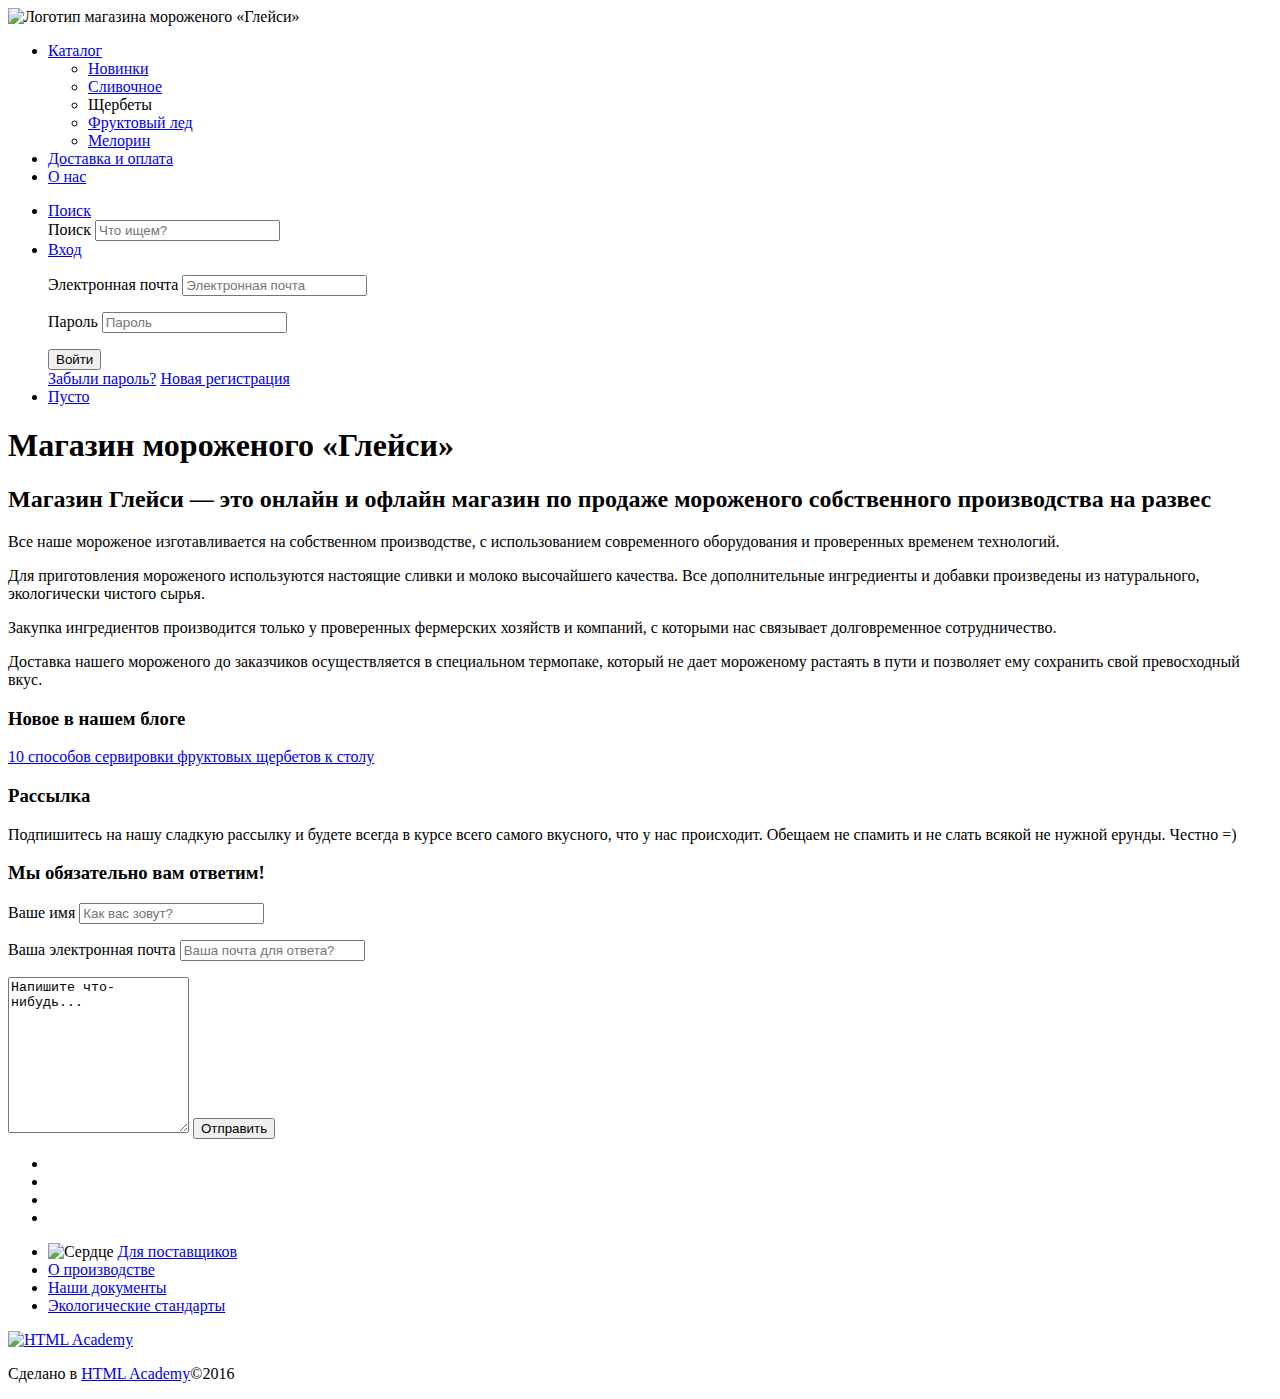
==== index.html @ d4120ef3 "Добавила корзину" ====
<!DOCTYPE html>
<html lang="ru">
  <head>
    <meta charset="utf-8">
    <title>HTML Academy: Глейси</title>
    <link rel="stylesheet" href="css/style.css">
  </head>
  <body>
     <header class="main-header">
      <a class="main-header-logo">
        <img src="img/logo.svg" width="154" height="64" alt="Логотип магазина мороженого «Глейси»">
      </a>
      <nav class="main-navigation">
        <ul class="site-navigation">
          <li>
            <a href="#">Каталог</a>
            <ul class="sub-menu">
               <li>
                 <a class="sub-menu-title" href="#">Новинки</a>
               </li>
               <li>
                 <a href="catalog.html">Сливочное</a>
               </li>
               <li>
                 <a class="sub-menu-current">Щербеты</a>
               </li>
               <li>
                 <a href="#">Фруктовый лед</a>
               </li>
               <li>
                 <a href="#">Мелорин</a>
               </li>
            </ul>
          </li>
          <li>
            <a href="#">Доставка и оплата</a>
          </li>
          <li>
            <a href="#">О нас</a>
          </li>
        </ul>
      <ul class="header-buttons">
        <li>
          <a class="button-search" href="#">Поиск</a>
          <form class="search-form" action="https://echo.htmlacademy.ru" method="post">
            <label class="visually-hidden" for="search">
              Поиск
            </label>
            <input class="search" id="search" type="text" name="search" placeholder="Что ищем?">
          </form>
        </li>
        <li>
          <a class="button-login" href="#">Вход</a>
          <form class="login-form" action="https://echo.htmlacademy.ru" method="post">
            <p>
              <label class="visually-hidden" for="user-email">
                Электронная почта
              </label>
              <input class="login-icon-user" id="user-email" type="text" name="email" placeholder="Электронная почта">
            </p>
            <p>
              <label class="visually-hidden" for="user-password">
                Пароль
              </label>
              <input class="login-icon-password" id="user-password" type="password" name="password" placeholder="Пароль">
            </p>
            <button class="button" type="submit">
              Войти
            </button>
            <div class="form-login-hrefs">
              <a class="restore" href="#">Забыли пароль?</a>
              <a class="restore" href="#">Новая регистрация</a>
            </div>
          </form>
        </li>
        <li>
          <a class="button-basket" href="#">Пусто</a>
        </li>
      </ul>
      </nav>
    </header>
    <main class="container">
      <h1 class="visually-hidden">Магазин мороженого «Глейси»</h1>
     <!-- Блоки, которые размечать не нужно -->
     <section class="advantages">
       <h2> Магазин Глейси — это онлайн и офлайн магазин по продаже мороженого
            собственного производства на развес</h2>
      <div class="advantages-icecream">
        <p>Все наше мороженое изготавливается на собственном производстве,
            с использованием современного оборудования и проверенных временем технологий.</p>
        <p>Для приготовления мороженого используются настоящие сливки и молоко высочайшего качества.
          Все дополнительные ингредиенты и добавки произведены из натурального, экологически чистого сырья.</p>
      </div>
      <div class="advantages-delivery">
        <p>Закупка ингредиентов производится только у проверенных фермерских хозяйств и компаний,
           с которыми нас связывает долговременное сотрудничество.</p>
        <p>Доставка нашего мороженого до заказчиков осуществляется в специальном термопаке,
           который не дает мороженому растаять в пути и позволяет ему сохранить свой превосходный вкус.</p>
      </div>
    </article>
    <section class="blog-news">
        <h3>Новое в нашем блоге</h3>
        <a class="blog-news-link" href="#">10 способов сервировки фруктовых щербетов к столу</a>
    </section>
    <section class="newsletter">
      <h3 class="visually-hidden">Рассылка</h3>
      <p>Подпишитесь на нашу сладкую рассылку и будете всегда в курсе всего самого вкусного,
         что у нас происходит. Обещаем не спамить и не слать всякой не нужной ерунды. Честно =)</p>
    </section>
    <section class="modal modal-feedback">
      <h3>Мы обязательно вам ответим!</h3>
      <form class="feedback-form" action="https://echo.htmlacademy.ru" method="post">
          <p>
            <label class="visually-hidden" for="username">
              Ваше имя
            </label>
            <input class="feedback-username" id="username" type="text" name="username" placeholder="Как вас зовут?">
          </p>
          <p>
            <label class="visually-hidden" for="feedback-email">
              Ваша электронная почта
            </label>
            <input class="feedback-email" id="feedback-email" type="email" name="email" placeholder="Ваша почта для ответа?">
          </p>
          <textarea name="comment" id="comment-field" rows="10">Напишите что-нибудь...</textarea>
          <button class="button" type="submit">
            Отправить
          </button>
      </form>
    </section>
     <!-- Блоки, которые размечать не нужно -->
    </main>
    <footer class="main-footer">
      <ul class="footer-social">
        <li>
          <a class="social-button" href="#" arealabel="Аккаунт Глейси в Твиттере"></a>
        </li>
        <li>
          <a class="social-button" href="#" arealabel="Аккаунт Глейси в Инстаграм"></a>
        </li>
        <li>
          <a class="social-button" href="#" arealabel="Аккаунт Глейси на Фейсбуке"></a>
        </li>
        <li>
          <a class="social-button" href="#" arealabel="Аккаунт Глейси в Вконтакте"></a>
        </li>
      </ul>
      <ul class="footer-info">
        <li>
          <img src="img/Heart.svg" width="15" height="13" alt="Сердце">
          <a href="#"><span class="footer-text">Для поставщиков</span></a>
        </li>
        <li>
          <a href="#"><span class="footer-text">О производстве</span></a>
        </li>
        <li>
          <a href="#"><span class="footer-documents">Наши документы</span></a>
        </li>
        <li>
          <a href="#"><span class="footer-documents">Экологические стандарты</span></a>
        </li>
      </ul>
      <div class="footer-copyright">
         <a href="https://htmlacademy.ru/intensive/htmlcss">
           <img src="img/logo-html-academy-small.svg" width="108" height="39" alt="HTML Academy">
         </a>
         <p>Сделано в <a class="footer-href" href="https://htmlacademy.ru/intensive/htmlcss">HTML Academy</a>©2016</p>
     </div>
    </footer>
  </body>
</html>
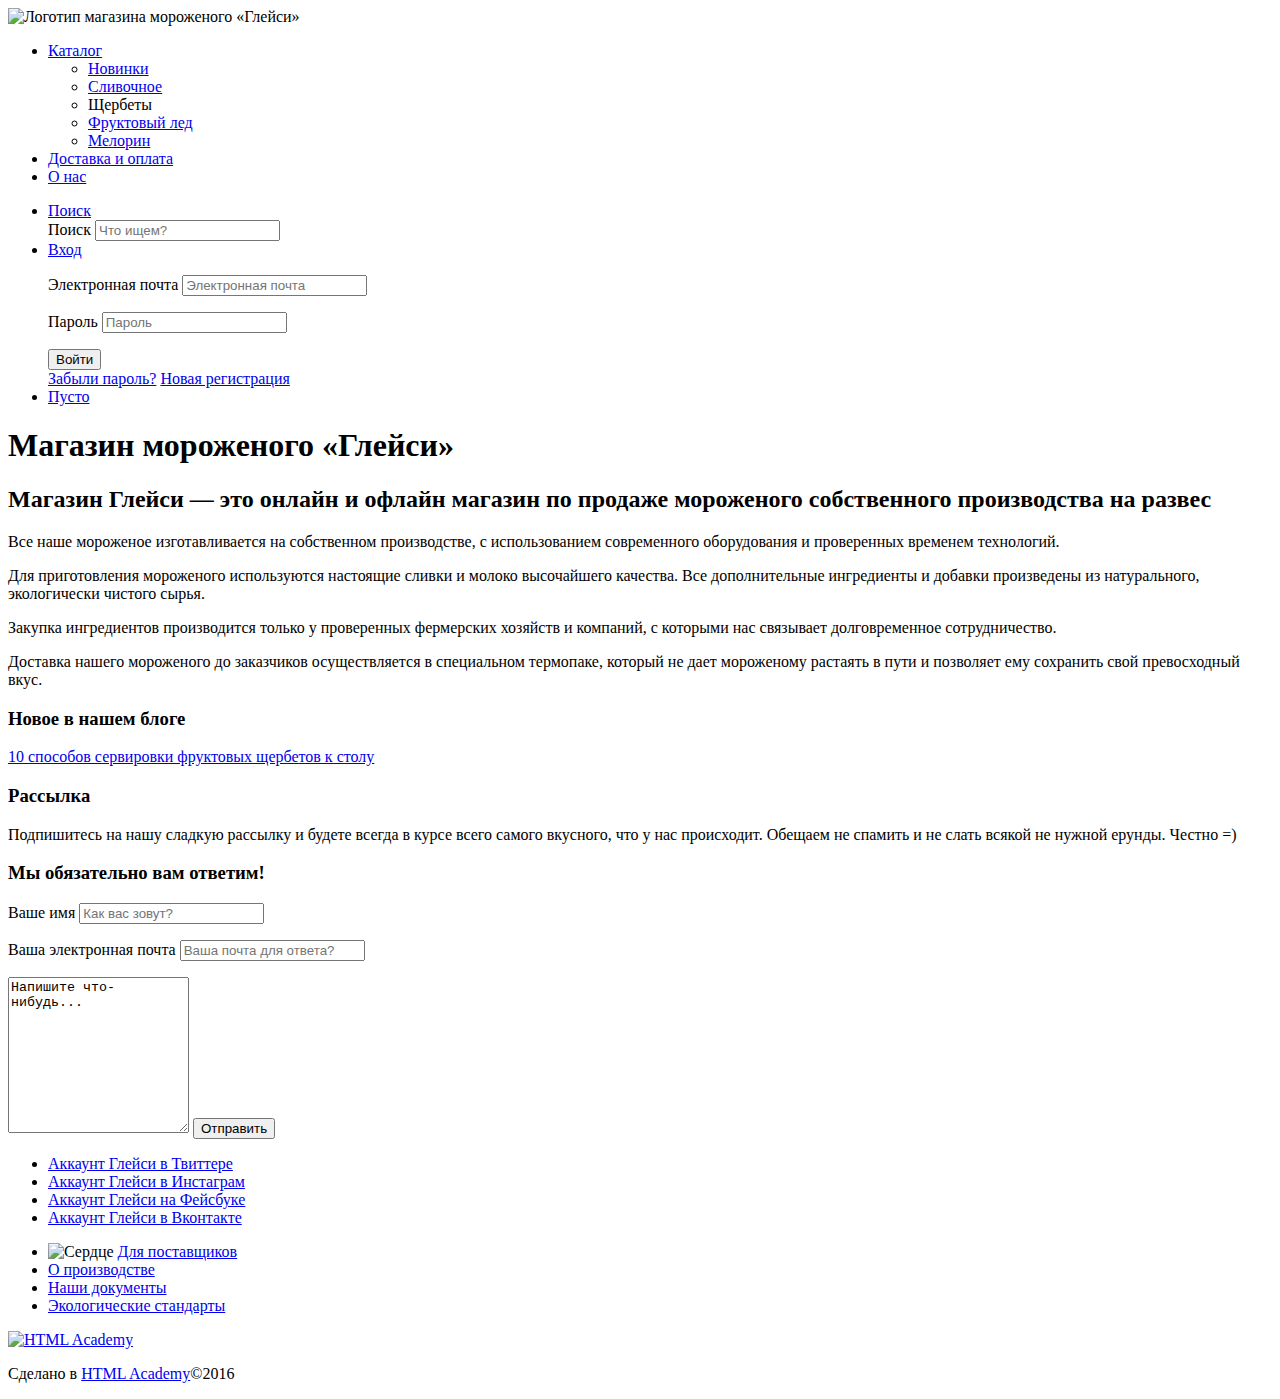
==== commit dcbdbb60: "Исправила" ====
--- a/index.html
+++ b/index.html
@@ -46,7 +46,7 @@
             <label class="visually-hidden" for="search">
               Поиск
             </label>
-            <input class="search" id="search" type="text" name="search" placeholder="Что ищем?">
+            <input class="search" id="search" type="search" name="search" placeholder="Что ищем?">
           </form>
         </li>
         <li>
@@ -67,7 +67,7 @@
             <button class="button" type="submit">
               Войти
             </button>
-            <div class="form-login-hrefs">
+            <div class="form-login-links">
               <a class="restore" href="#">Забыли пароль?</a>
               <a class="restore" href="#">Новая регистрация</a>
             </div>
@@ -133,16 +133,16 @@
     <footer class="main-footer">
       <ul class="footer-social">
         <li>
-          <a class="social-button" href="#" arealabel="Аккаунт Глейси в Твиттере"></a>
+          <a class="social-button" href="#">Аккаунт Глейси в Твиттере</a>
         </li>
         <li>
-          <a class="social-button" href="#" arealabel="Аккаунт Глейси в Инстаграм"></a>
+          <a class="social-button" href="#">Аккаунт Глейси в Инстаграм</a>
         </li>
         <li>
-          <a class="social-button" href="#" arealabel="Аккаунт Глейси на Фейсбуке"></a>
+          <a class="social-button" href="#">Аккаунт Глейси на Фейсбуке</a>
         </li>
         <li>
-          <a class="social-button" href="#" arealabel="Аккаунт Глейси в Вконтакте"></a>
+          <a class="social-button" href="#">Аккаунт Глейси в Вконтакте</a>
         </li>
       </ul>
       <ul class="footer-info">
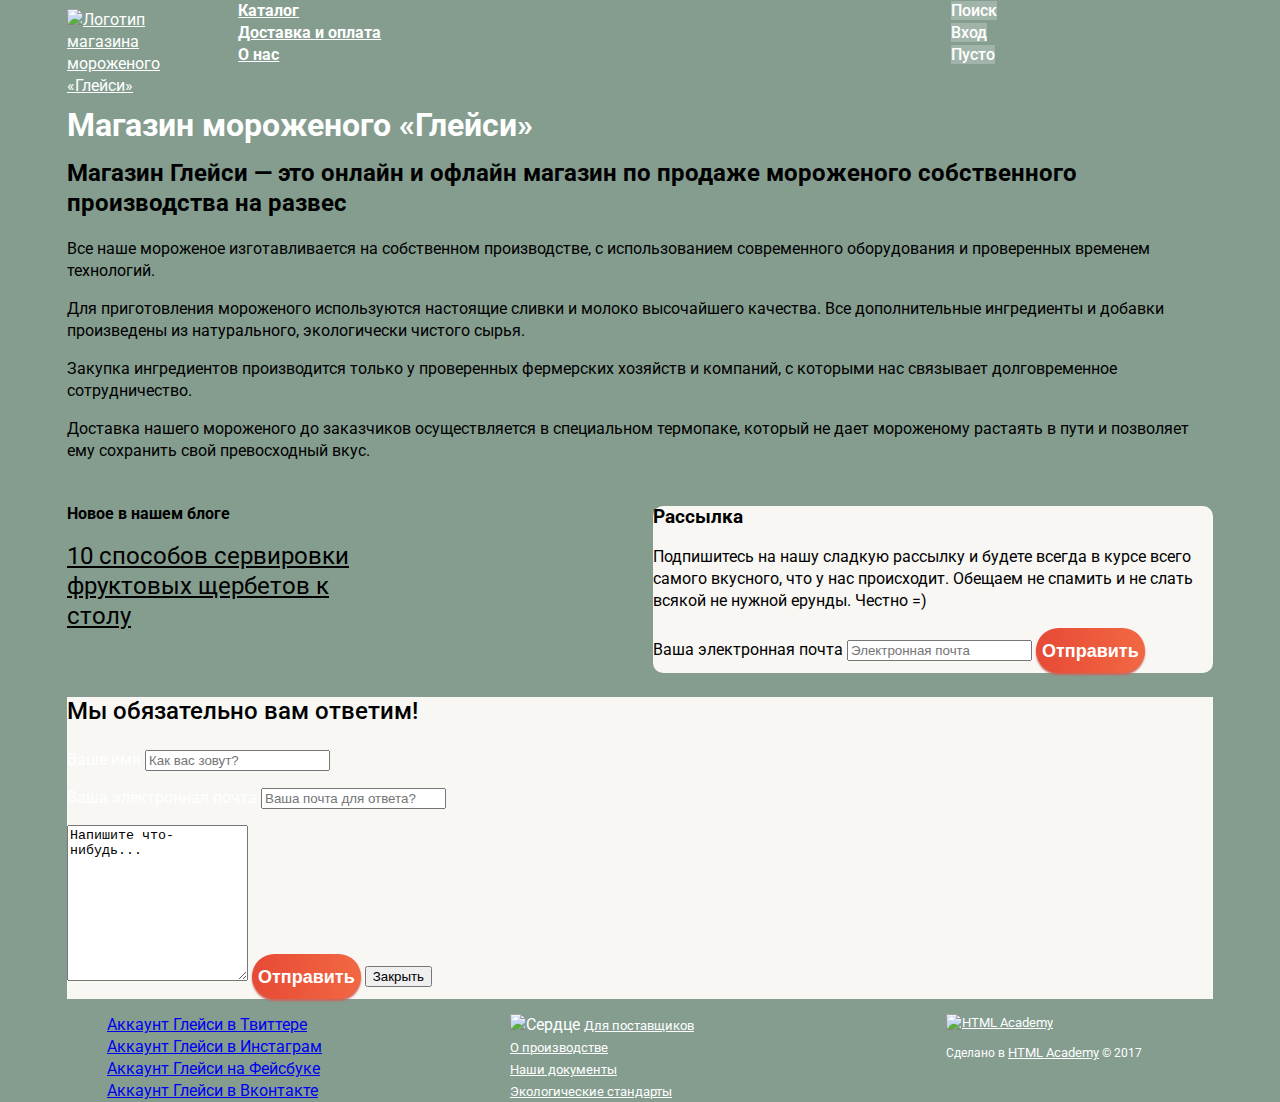
==== commit 14e5ab85: "Начала строить сетку личного проекта на флексах" ====
--- a/index.html
+++ b/index.html
@@ -3,168 +3,194 @@
   <head>
     <meta charset="utf-8">
     <title>HTML Academy: Глейси</title>
-    <link rel="stylesheet" href="css/style.css">
+    <link href="https://fonts.googleapis.com/css?family=Roboto:400,500,700&amp;subset=cyrillic" rel="stylesheet">
+    <link rel="stylesheet" href="css/normalize.css">
+    <link rel="stylesheet"  href="css/style.css">
   </head>
   <body>
      <header class="main-header">
-      <a class="main-header-logo">
-        <img src="img/logo.svg" width="154" height="64" alt="Логотип магазина мороженого «Глейси»">
-      </a>
       <nav class="main-navigation">
-        <ul class="site-navigation">
-          <li>
-            <a href="#">Каталог</a>
-            <ul class="sub-menu">
-               <li>
-                 <a class="sub-menu-title" href="#">Новинки</a>
-               </li>
-               <li>
-                 <a href="catalog.html">Сливочное</a>
-               </li>
-               <li>
-                 <a class="sub-menu-current">Щербеты</a>
-               </li>
-               <li>
-                 <a href="#">Фруктовый лед</a>
-               </li>
-               <li>
-                 <a href="#">Мелорин</a>
-               </li>
+        <div class="wrapper">
+          <div class="container">
+            <a class="main-header-logo">
+              <img src="img/Logo.svg" width="154" height="64" alt="Логотип магазина мороженого «Глейси»">
+            </a>
+            <ul class="site-navigation">
+              <li class="navigation-dropdown">
+                <a href="#">Каталог</a>
+                <ul class="sub-menu">
+                   <li>
+                     <a class="sub-menu-title" href="#">Новинки</a>
+                   </li>
+                   <li>
+                     <a href="catalog.html">Сливочное</a>
+                   </li>
+                   <li>
+                     <a class="sub-menu-current">Щербеты</a>
+                   </li>
+                   <li>
+                     <a href="#">Фруктовый лед</a>
+                   </li>
+                   <li>
+                     <a href="#">Мелорин</a>
+                   </li>
+                </ul>
+              </li>
+              <li>
+                <a href="#">Доставка и оплата</a>
+              </li>
+              <li>
+                <a href="#">О нас</a>
+              </li>
             </ul>
-          </li>
-          <li>
-            <a href="#">Доставка и оплата</a>
-          </li>
-          <li>
-            <a href="#">О нас</a>
-          </li>
-        </ul>
-      <ul class="header-buttons">
-        <li>
-          <a class="button-search" href="#">Поиск</a>
-          <form class="search-form" action="https://echo.htmlacademy.ru" method="post">
-            <label class="visually-hidden" for="search">
-              Поиск
-            </label>
-            <input class="search" id="search" type="search" name="search" placeholder="Что ищем?">
-          </form>
-        </li>
-        <li>
-          <a class="button-login" href="#">Вход</a>
-          <form class="login-form" action="https://echo.htmlacademy.ru" method="post">
-            <p>
-              <label class="visually-hidden" for="user-email">
-                Электронная почта
-              </label>
-              <input class="login-icon-user" id="user-email" type="text" name="email" placeholder="Электронная почта">
-            </p>
-            <p>
-              <label class="visually-hidden" for="user-password">
-                Пароль
-              </label>
-              <input class="login-icon-password" id="user-password" type="password" name="password" placeholder="Пароль">
-            </p>
-            <button class="button" type="submit">
-              Войти
-            </button>
-            <div class="form-login-links">
-              <a class="restore" href="#">Забыли пароль?</a>
-              <a class="restore" href="#">Новая регистрация</a>
-            </div>
-          </form>
-        </li>
-        <li>
-          <a class="button-basket" href="#">Пусто</a>
-        </li>
-      </ul>
+            <ul class="header-buttons">
+              <li class="search-dropdown">
+                <a class="button-search" href="#">Поиск</a>
+                <form class="search-form" action="https://echo.htmlacademy.ru" method="post">
+                  <label class="visually-hidden" for="search">
+                    Поиск
+                  </label>
+                  <input class="search" id="search" type="search" name="search" placeholder="Что ищем?">
+                </form>
+              </li>
+              <li class="login-dropdown">
+                <a class="button-login" href="#">Вход</a>
+                <form class="login-form" action="https://echo.htmlacademy.ru" method="post">
+                  <p>
+                    <label class="visually-hidden" for="user-email">
+                      Электронная почта
+                    </label>
+                    <input class="login-icon-user" id="user-email" type="text" name="email" placeholder="Электронная почта">
+                  </p>
+                  <p>
+                    <label class="visually-hidden" for="user-password">
+                      Пароль
+                    </label>
+                    <input class="login-icon-password" id="user-password" type="password" name="password" placeholder="Пароль">
+                  </p>
+                  <button class="button" type="submit">
+                    Войти
+                  </button>
+                  <div class="form-login-links">
+                    <a class="restore" href="#">Забыли пароль?</a>
+                    <a class="restore" href="#">Новая регистрация</a>
+                  </div>
+                </form>
+              </li>
+              <li>
+                <a class="button-basket" href="#">Пусто</a>
+              </li>
+            </ul>
+          </div>
+        </div>
       </nav>
     </header>
+
     <main class="container">
       <h1 class="visually-hidden">Магазин мороженого «Глейси»</h1>
      <!-- Блоки, которые размечать не нужно -->
-     <section class="advantages">
-       <h2> Магазин Глейси — это онлайн и офлайн магазин по продаже мороженого
+      <section class="advantages">
+        <h2> Магазин Глейси — это онлайн и офлайн магазин по продаже мороженого
             собственного производства на развес</h2>
-      <div class="advantages-icecream">
-        <p>Все наше мороженое изготавливается на собственном производстве,
-            с использованием современного оборудования и проверенных временем технологий.</p>
-        <p>Для приготовления мороженого используются настоящие сливки и молоко высочайшего качества.
-          Все дополнительные ингредиенты и добавки произведены из натурального, экологически чистого сырья.</p>
-      </div>
-      <div class="advantages-delivery">
-        <p>Закупка ингредиентов производится только у проверенных фермерских хозяйств и компаний,
+        <div class="advantages-icecream">
+          <p>Все наше мороженое изготавливается на собственном производстве,
+              с использованием современного оборудования и проверенных временем технологий.</p>
+          <p>Для приготовления мороженого используются настоящие сливки и молоко высочайшего качества.
+            Все дополнительные ингредиенты и добавки произведены из натурального, экологически чистого сырья.</p>
+        </div>
+        <div class="advantages-delivery">
+          <p>Закупка ингредиентов производится только у проверенных фермерских хозяйств и компаний,
            с которыми нас связывает долговременное сотрудничество.</p>
-        <p>Доставка нашего мороженого до заказчиков осуществляется в специальном термопаке,
+          <p>Доставка нашего мороженого до заказчиков осуществляется в специальном термопаке,
            который не дает мороженому растаять в пути и позволяет ему сохранить свой превосходный вкус.</p>
-      </div>
-    </article>
-    <section class="blog-news">
-        <h3>Новое в нашем блоге</h3>
-        <a class="blog-news-link" href="#">10 способов сервировки фруктовых щербетов к столу</a>
-    </section>
-    <section class="newsletter">
-      <h3 class="visually-hidden">Рассылка</h3>
-      <p>Подпишитесь на нашу сладкую рассылку и будете всегда в курсе всего самого вкусного,
-         что у нас происходит. Обещаем не спамить и не слать всякой не нужной ерунды. Честно =)</p>
-    </section>
-    <section class="modal modal-feedback">
-      <h3>Мы обязательно вам ответим!</h3>
-      <form class="feedback-form" action="https://echo.htmlacademy.ru" method="post">
-          <p>
-            <label class="visually-hidden" for="username">
-              Ваше имя
-            </label>
-            <input class="feedback-username" id="username" type="text" name="username" placeholder="Как вас зовут?">
-          </p>
-          <p>
-            <label class="visually-hidden" for="feedback-email">
-              Ваша электронная почта
-            </label>
-            <input class="feedback-email" id="feedback-email" type="email" name="email" placeholder="Ваша почта для ответа?">
-          </p>
-          <textarea name="comment" id="comment-field" rows="10">Напишите что-нибудь...</textarea>
-          <button class="button" type="submit">
-            Отправить
-          </button>
-      </form>
-    </section>
+        </div>
+      </section>
+
+        <div class="index-columns">
+          <section class="blog-news">
+            <h3>Новое в нашем блоге</h3>
+            <a class="blog-news-link" href="#">10 способов сервировки <br> фруктовых щербетов к <br>столу</a>
+          </section>
+          <section class="newsletter">
+            <div class="wrap">
+              <h3 class="visually-hidden">Рассылка</h3>
+              <p>Подпишитесь на нашу сладкую рассылку и будете всегда в курсе всего самого вкусного,
+               что у нас происходит. Обещаем не спамить и не слать всякой не нужной ерунды. Честно =)</p>
+              <form class="email-form" action="https://echo.htmlacademy.ru" method="post">
+                <label class="visually-hidden" for="email">
+                  Ваша электронная почта
+                </label>
+              <input class="email" id="email" type="email" name="email" placeholder="Электронная почта">
+              <button type="submit" class="button">
+                Отправить
+              </button>
+              </form>
+            </div>
+          </section>
+        </div>
+      <section class="modal modal-feedback">
+        <h3>Мы обязательно вам ответим!</h3>
+        <form class="feedback-form" action="https://echo.htmlacademy.ru" method="post">
+            <p>
+              <label class="visually-hidden" for="username">
+                Ваше имя
+              </label>
+              <input class="feedback-username" id="username" type="text" name="username" placeholder="Как вас зовут?">
+            </p>
+            <p>
+              <label class="visually-hidden" for="feedback-email">
+                Ваша электронная почта
+              </label>
+              <input class="feedback-email" id="feedback-email" type="email" name="email" placeholder="Ваша почта для ответа?">
+            </p>
+            <textarea name="comment" id="comment-field" rows="10">Напишите что-нибудь...</textarea>
+            <button class="button" type="submit">
+              Отправить
+            </button>
+            <button class="modal-close" type="button">
+              Закрыть
+            </button>
+        </form>
+      </section>
      <!-- Блоки, которые размечать не нужно -->
     </main>
     <footer class="main-footer">
-      <ul class="footer-social">
-        <li>
-          <a class="social-button" href="#">Аккаунт Глейси в Твиттере</a>
-        </li>
-        <li>
-          <a class="social-button" href="#">Аккаунт Глейси в Инстаграм</a>
-        </li>
-        <li>
-          <a class="social-button" href="#">Аккаунт Глейси на Фейсбуке</a>
-        </li>
-        <li>
-          <a class="social-button" href="#">Аккаунт Глейси в Вконтакте</a>
-        </li>
-      </ul>
-      <ul class="footer-info">
-        <li>
-          <img src="img/Heart.svg" width="15" height="13" alt="Сердце">
-          <a href="#"><span class="footer-text">Для поставщиков</span></a>
-        </li>
-        <li>
-          <a href="#"><span class="footer-text">О производстве</span></a>
-        </li>
-        <li>
-          <a href="#"><span class="footer-documents">Наши документы</span></a>
-        </li>
-        <li>
-          <a href="#"><span class="footer-documents">Экологические стандарты</span></a>
-        </li>
-      </ul>
-      <div class="footer-copyright">
-         <a href="https://htmlacademy.ru/intensive/htmlcss">
-           <img src="img/logo-html-academy-small.svg" width="108" height="39" alt="HTML Academy">
+      <div class="container">
+        <ul class="footer-social">
+          <li>
+            <a class="social-button" href="#">Аккаунт Глейси в Твиттере</a>
+          </li>
+          <li>
+            <a class="social-button" href="#">Аккаунт Глейси в Инстаграм</a>
+          </li>
+          <li>
+            <a class="social-button" href="#">Аккаунт Глейси на Фейсбуке</a>
+          </li>
+          <li>
+            <a class="social-button" href="#">Аккаунт Глейси в Вконтакте</a>
+          </li>
+        </ul>
+        <ul class="footer-info">
+          <li>
+            <img src="img/Heart.svg" width="15" height="13" alt="Сердце">
+            <a href="#"><span class="footer-text">Для поставщиков</span></a>
+          </li>
+          <li>
+            <a href="#"><span class="footer-text">О производстве</span></a>
+          </li>
+          <li>
+            <a href="#"><span class="footer-documents">Наши документы</span></a>
+          </li>
+          <li>
+            <a href="#"><span class="footer-documents">Экологические стандарты</span></a>
+          </li>
+        </ul>
+        <div class="footer-copyright">
+          <a href="https://htmlacademy.ru/intensive/htmlcss">
+           <img src="img/logo-htmlacademy.svg" width="108" height="39" alt="HTML Academy">
          </a>
-         <p>Сделано в <a class="footer-href" href="https://htmlacademy.ru/intensive/htmlcss">HTML Academy</a>©2016</p>
+         <p>Сделано в <a class="footer-href" href="https://htmlacademy.ru/intensive/htmlcss">HTML Academy</a> © 2017</p>
+       </div>
      </div>
     </footer>
   </body>
--- a/css/style.css
+++ b/css/style.css
@@ -0,0 +1,423 @@
+body {
+  margin: 0;
+
+  font-family: "Roboto", Arial, sans-serif;
+  font-size: 16px;
+  line-height: 22px;
+  font-weight: 400;
+  color: #ffffff;
+
+  background-color: #849d8f;
+}
+
+.inner-page {
+  color: #ffffff;
+
+  background-color: #849d8f;
+}
+
+a {
+  text-decoration: underline;
+}
+
+.button {
+  font-size: 18px;
+  line-height: 24px;
+  font-weight: 700;
+  text-align: center;
+  vertical-align: middle;
+  border: none;
+  color: #ffffff;
+  border-radius: 30px;
+  height: 45px;
+
+  background-color: #e94f38;
+  background-image: linear-gradient( 90deg, #e74a35 0%, #f26843 100%);
+  box-shadow: 0px 2px 2px 0px #ca665c;
+}
+
+.button:hover,
+.button:focus{
+  background-image: linear-gradient( 90deg, #e74a35 0%, #f26843 100%);
+  box-shadow: 0px 2px 2px 0px #fffefe;
+  background-color: #f28065;
+}
+
+.button:active {
+  background-image: linear-gradient( 90deg, #f26843 0%, #e74a35 100%);
+  box-shadow: inset 0px 2px 2px 0px #942718;
+  background-color: #dc5539;
+}
+
+.main-header {
+  margin-bottom: 19px;
+}
+
+.main-navigation {
+  display: flex;
+  flex-direction: row;
+  align-items: flex-start;
+  flex-wrap: wrap;
+}
+
+.wrapper {
+  width: 100%;
+}
+
+.container {
+  width: 1146px;
+  margin: 0 auto;
+  padding: 0 27px;
+}
+
+.wrapper .container {
+  display: flex;
+  flex-direction: row;
+}
+
+.site-navigation {
+  width: 725px;
+  margin: 0;
+  padding: 0;
+}
+
+.header-buttons{
+  width: 267px;
+  margin-left: auto;
+  margin: 0;
+  padding: 0;
+}
+
+.main-header-logo {
+  width: 154px;
+  height: 64px;
+  margin-top: 9px;
+  margin-right: 20px;
+  margin-bottom: 20px;
+}
+
+.breadcrumbs {
+  margin: 0;
+  padding: 0;
+  width: 267px;
+}
+
+.header-contacts {
+  width: 267px;
+  margin-left: auto;
+}
+
+.header-timetable {
+  font-size: 14px;
+  line-height: 16px;
+  font-weight: 700;
+}
+
+.header-phone {
+  font-size: 22px;
+  line-height: 24px;
+  font-weight: 700;
+}
+
+.site-navigation,
+.sub-menu,
+.header-buttons {
+  list-style: none;
+  margin: 0;
+  padding: 0;
+}
+
+.sub-menu,
+.search-form,
+.login-form,
+.cart-block {
+  display: none;
+}
+
+.navigation-dropdown:hover .sub-menu {
+  display: block;
+}
+
+.search-dropdown:hover .search-form {
+  display: block;
+}
+
+.login-dropdown:hover .login-form {
+  display: block;
+}
+
+.site-navigation a {
+  font-size: 16px;
+  line-height: 18px;
+  font-weight: 700;
+  color: #ffffff;
+}
+
+.site-navigation a:hover,
+.site-navigation a:focus {
+  text-decoration: none;
+  color: #000000;
+
+  background-color: #f7f6f3;
+}
+
+.site-navigation a:active {
+   background-color: #ededed;
+   box-shadow: inset 0px 2px 1px 0px #696969;
+}
+
+.sub-menu a {
+  font-size: 14px;
+  line-height: 16px;
+  text-decoration: none;
+  font-weight: 400;
+}
+
+.sub-menu a:hover {
+  font-weight: 400;
+  color: #000000;
+
+  background-color: #fbded7;
+}
+
+.current,
+.sub-menu-current {
+  background-color: #d07058;
+  color: #ffffff;
+  text-decoration: none;
+  font-weight: 700;
+}
+
+.header-buttons a {
+  text-decoration: none;
+  color: #ffffff;
+  font-weight: 500;
+
+  background-color: #a1b4a9;
+}
+
+.header-buttons a:hover,
+.header-buttons a:focus{
+  color: #000000;
+
+  background-color: #f8f7f4;
+}
+
+.index-columns {
+  display: flex;
+  justify-content: space-between;
+}
+
+
+.advantages {
+  color: #000000;
+
+  background-color: #eee3ca;
+  background: url("../img/wafer-background.jpg") no-repeat;
+  width: 1146px;
+  border-radius: 12px;
+  margin-bottom: 25px;
+}
+
+.advantages h2 {
+  font-size: 24px;
+  line-height: 30px;
+}
+
+.advantages p {
+  font-size: 16px;
+  line-height: 22px;
+}
+
+.blog-news {
+  color: #000000;
+
+  background-color: #ffffff;
+  background: url("../img/strawberry-background.jpg") no-repeat;
+  width: 560px;
+  border-radius: 12px;
+  margin-right: auto;
+}
+
+.blog-news h3 {
+  font-size: 16px;
+  line-height: 22px;
+  color: #000000;
+}
+
+.blog-news a {
+  font-size: 24px;
+  line-height: 30px;
+  color: #000000;
+}
+
+.blog-news a:hover,
+.blog-news a:focus {
+  color: #e84d37;
+}
+
+.newsletter {
+  font-size: 16px;
+  line-height: 22px;
+  color: #000000;
+
+  background: url("../img/bg-post.svg") no-repeat;
+  width: 560px;
+}
+
+.wrap {
+  background-color: #f8f7f4;
+  border-radius: 10px;
+}
+
+.modal-feedback {
+  background-color: #f8f7f4;
+}
+
+.modal-feedback h3 {
+  font-size: 24px;
+  line-height: 28px;
+  font-weight: 500;
+  color: #000000;
+}
+
+.basket-dropdown:hover .cart-block {
+  display: block;
+}
+
+.breadcrumbs {
+  list-style: none;
+}
+
+.breadcrumbs a,
+.breadcrumbs-current {
+  font-size: 14px;
+  line-height: 16px;
+  color: #ffffff;
+}
+
+.breadcrumbs a:hover,
+.breadcrumbs a:focus {
+  color: #ffbc9e;
+}
+
+.page-title {
+  font-size: 35px;
+  line-height: 41px;
+  font-weight: 700;
+}
+
+.catalog-list {
+  display: flex;
+  flex-wrap: wrap;
+  list-style: none;
+  margin: 0;
+  padding: 0;
+}
+
+.catalog-list a {
+  list-style: none;
+  font-size: 16px;
+  line-height: 22px;
+  color: #ffffff;
+}
+
+.catalog-item {
+  width: 267px;
+  margin-bottom: 35px;
+  margin-right: 26px;
+}
+
+.catalog-item:nth-child(4n) {
+  margin-right: 0;
+}
+
+.catalog-item-image img {
+  border-radius: 50%;
+}
+
+.catalog-item-price {
+  font-size: 45px;
+  line-height: 45px;
+  font-weight: 700;
+}
+
+.catalog-item-weight {
+  font-size: 30px;
+  line-height: 45px;
+  font-weight: 700;
+}
+
+.pagination-list {
+  list-style: none;
+}
+
+.pagination-list a {
+  font-size: 16px;
+  line-height: 18px;
+  color: #ffffff;
+  text-decoration: none;
+  font-weight: 500;
+}
+
+.pagination-item a:hover,
+.pagination-item a:focus {
+  border-radius: 50%;
+  background-color: #e1e1e1;
+  color: #ffffff;
+  opacity: 0.2;
+}
+
+.pagination-item a:active,
+.pagination-item-current a {
+  border-radius: 50%;
+  background-color: #e1e1e1;
+  color: #000000;
+}
+
+.main-footer {
+  margin-top: 15px;
+}
+
+.main-footer .container {
+  display: flex;
+  justify-content: space-between;
+}
+
+.footer-social {
+  width: 267px;
+  margin: 0;
+}
+
+.footer-info {
+  width: 340px;
+  margin: 0;
+}
+
+.footer-copyright {
+  width: 267px;
+}
+
+.footer-social,
+.footer-info {
+  list-style: none;
+}
+
+.footer-info a,
+.footer-copyright a {
+  color: #ffffff;
+  font-size: 13px;
+  line-height: 18px;
+}
+
+.footer-info a:hover,
+.footer-copyright a:hover,
+.footer-info a:focus,
+.footer-copyright a:focus {
+ color: #ffbc9e;
+}
+
+.footer-copyright {
+  font-size: 12px;
+  line-height: 18px;
+}
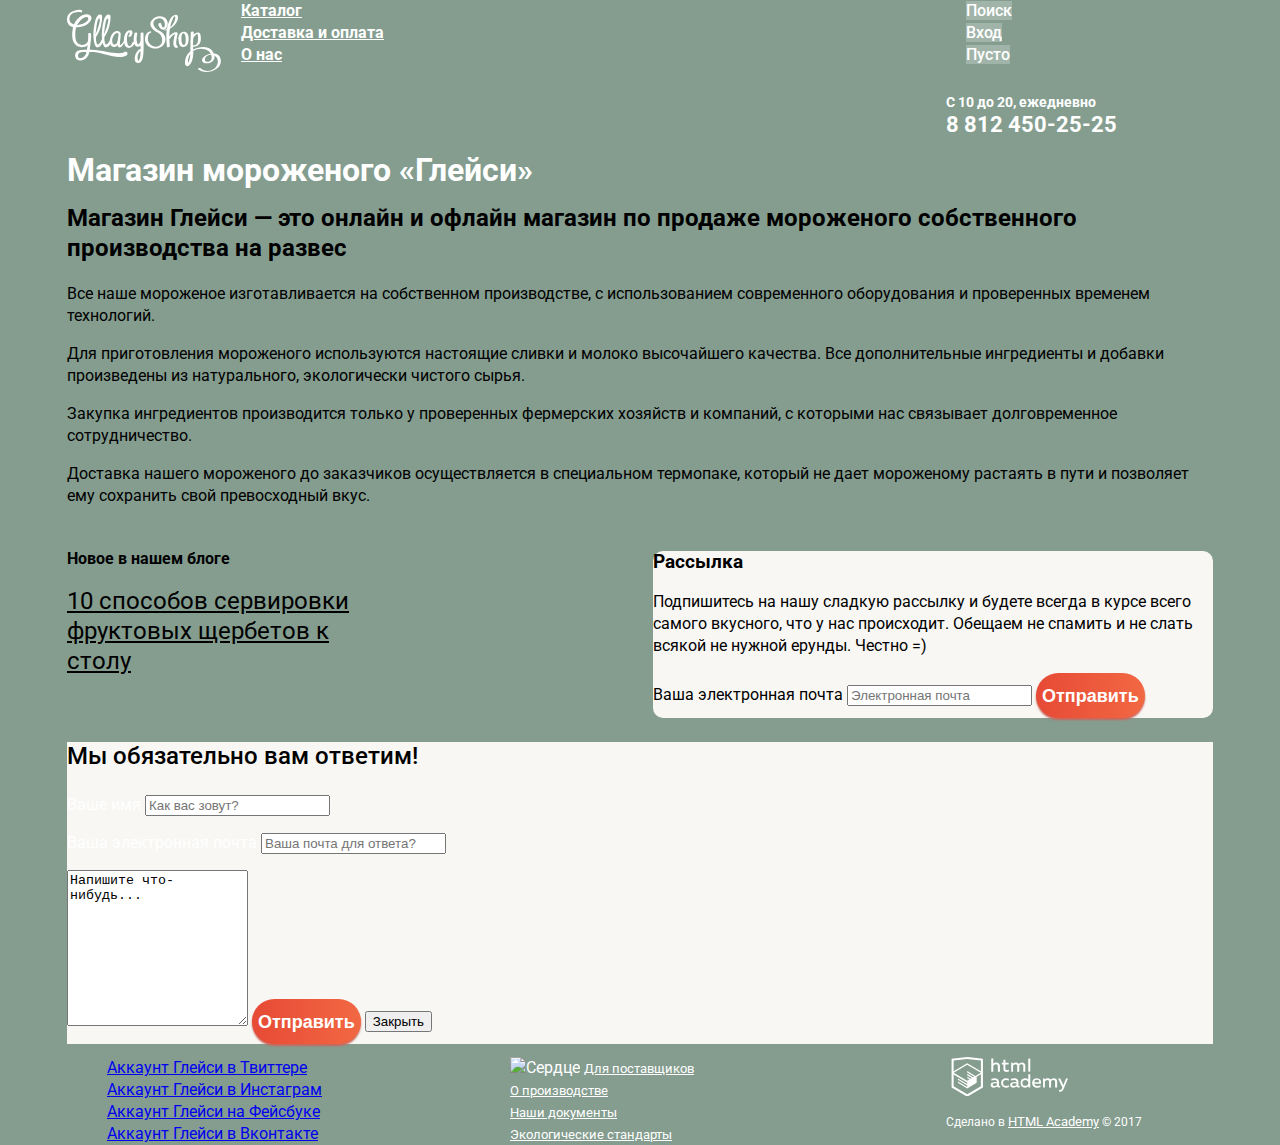
==== commit faf4e3b7: "Исправила ошибки" ====
--- a/index.html
+++ b/index.html
@@ -8,14 +8,14 @@
     <link rel="stylesheet"  href="css/style.css">
   </head>
   <body>
-     <header class="main-header">
-      <nav class="main-navigation">
-        <div class="wrapper">
-          <div class="container">
-            <a class="main-header-logo">
-              <img src="img/Logo.svg" width="154" height="64" alt="Логотип магазина мороженого «Глейси»">
-            </a>
-            <ul class="site-navigation">
+    <header class="main-header">
+      <div class="container">
+        <div class="main-navigation-wrapper">
+          <a class="main-header-logo">
+            <img src="img/logo.svg" width="154" height="64" alt="Логотип магазина мороженого «Глейси»">
+          </a>
+          <nav class="main-navigation">
+            <ul class="main-navigation-list">
               <li class="navigation-dropdown">
                 <a href="#">Каталог</a>
                 <ul class="sub-menu">
@@ -43,52 +43,56 @@
                 <a href="#">О нас</a>
               </li>
             </ul>
-            <ul class="header-buttons">
-              <li class="search-dropdown">
-                <a class="button-search" href="#">Поиск</a>
-                <form class="search-form" action="https://echo.htmlacademy.ru" method="post">
-                  <label class="visually-hidden" for="search">
-                    Поиск
+          </nav>
+          <ul class="header-buttons">
+            <li class="search-dropdown">
+              <a class="button-search" href="#">Поиск</a>
+              <form class="search-form" action="https://echo.htmlacademy.ru" method="post">
+                <label class="visually-hidden" for="search">
+                  Поиск
+                </label>
+                <input class="search" id="search" type="search" name="search" placeholder="Что ищем?">
+              </form>
+            </li>
+            <li class="login-dropdown">
+              <a class="button-login" href="#">Вход</a>
+              <form class="login-form" action="https://echo.htmlacademy.ru" method="post">
+                <p>
+                  <label class="visually-hidden" for="user-email">
+                    Электронная почта
                   </label>
-                  <input class="search" id="search" type="search" name="search" placeholder="Что ищем?">
-                </form>
-              </li>
-              <li class="login-dropdown">
-                <a class="button-login" href="#">Вход</a>
-                <form class="login-form" action="https://echo.htmlacademy.ru" method="post">
-                  <p>
-                    <label class="visually-hidden" for="user-email">
-                      Электронная почта
-                    </label>
-                    <input class="login-icon-user" id="user-email" type="text" name="email" placeholder="Электронная почта">
-                  </p>
-                  <p>
-                    <label class="visually-hidden" for="user-password">
-                      Пароль
-                    </label>
-                    <input class="login-icon-password" id="user-password" type="password" name="password" placeholder="Пароль">
-                  </p>
-                  <button class="button" type="submit">
-                    Войти
-                  </button>
-                  <div class="form-login-links">
-                    <a class="restore" href="#">Забыли пароль?</a>
-                    <a class="restore" href="#">Новая регистрация</a>
-                  </div>
-                </form>
-              </li>
-              <li>
-                <a class="button-basket" href="#">Пусто</a>
-              </li>
-            </ul>
-          </div>
-        </div>
-      </nav>
+                  <input class="login-icon-user" id="user-email" type="text" name="email" placeholder="Электронная почта">
+                </p>
+                <p>
+                  <label class="visually-hidden" for="user-password">
+                    Пароль
+                  </label>
+                  <input class="login-icon-password" id="user-password" type="password" name="password" placeholder="Пароль">
+                </p>
+                <button class="button" type="submit">
+                  Войти
+                </button>
+                <div class="form-login-links">
+                  <a class="restore" href="#">Забыли пароль?</a>
+                  <a class="restore" href="#">Новая регистрация</a>
+                </div>
+              </form>
+            </li>
+            <li>
+              <a class="button-basket" href="#">Пусто</a>
+            </li>
+          </ul>
+        </div>
+        <div class="header-contacts">
+          <span class="header-timetable">С 10 до 20, ежедневно</span><br>
+          <span class="header-phone">8 812 450-25-25</span>
+        </div>
+      </div>
     </header>
 
     <main class="container">
       <h1 class="visually-hidden">Магазин мороженого «Глейси»</h1>
-     <!-- Блоки, которые размечать не нужно -->
+      <!-- Блоки, которые размечать не нужно -->
       <section class="advantages">
         <h2> Магазин Глейси — это онлайн и офлайн магазин по продаже мороженого
             собственного производства на развес</h2>
@@ -106,28 +110,28 @@
         </div>
       </section>
 
-        <div class="index-columns">
-          <section class="blog-news">
-            <h3>Новое в нашем блоге</h3>
-            <a class="blog-news-link" href="#">10 способов сервировки <br> фруктовых щербетов к <br>столу</a>
-          </section>
-          <section class="newsletter">
-            <div class="wrap">
-              <h3 class="visually-hidden">Рассылка</h3>
-              <p>Подпишитесь на нашу сладкую рассылку и будете всегда в курсе всего самого вкусного,
-               что у нас происходит. Обещаем не спамить и не слать всякой не нужной ерунды. Честно =)</p>
-              <form class="email-form" action="https://echo.htmlacademy.ru" method="post">
-                <label class="visually-hidden" for="email">
-                  Ваша электронная почта
-                </label>
-              <input class="email" id="email" type="email" name="email" placeholder="Электронная почта">
-              <button type="submit" class="button">
-                Отправить
-              </button>
-              </form>
-            </div>
-          </section>
-        </div>
+      <div class="index-columns">
+        <section class="blog-news">
+          <h3>Новое в нашем блоге</h3>
+          <a class="blog-news-link" href="#">10 способов сервировки <br> фруктовых щербетов к <br>столу</a>
+        </section>
+        <section class="newsletter">
+          <div class="wrap">
+            <h3 class="visually-hidden">Рассылка</h3>
+            <p>Подпишитесь на нашу сладкую рассылку и будете всегда в курсе всего самого вкусного,
+             что у нас происходит. Обещаем не спамить и не слать всякой не нужной ерунды. Честно =)</p>
+            <form class="email-form" action="https://echo.htmlacademy.ru" method="post">
+              <label class="visually-hidden" for="email">
+                Ваша электронная почта
+              </label>
+            <input class="email" id="email" type="email" name="email" placeholder="Электронная почта">
+            <button type="submit" class="button">
+              Отправить
+            </button>
+            </form>
+          </div>
+        </section>
+      </div>
       <section class="modal modal-feedback">
         <h3>Мы обязательно вам ответим!</h3>
         <form class="feedback-form" action="https://echo.htmlacademy.ru" method="post">
@@ -152,7 +156,7 @@
             </button>
         </form>
       </section>
-     <!-- Блоки, которые размечать не нужно -->
+    <!-- Блоки, которые размечать не нужно -->
     </main>
     <footer class="main-footer">
       <div class="container">
@@ -187,9 +191,9 @@
         </ul>
         <div class="footer-copyright">
           <a href="https://htmlacademy.ru/intensive/htmlcss">
-           <img src="img/logo-htmlacademy.svg" width="108" height="39" alt="HTML Academy">
+           <img src="img/logo-htmlacademy-small.svg" width="122" height="39" alt="HTML Academy">
          </a>
-         <p>Сделано в <a class="footer-href" href="https://htmlacademy.ru/intensive/htmlcss">HTML Academy</a> © 2017</p>
+         <p>Сделано в <a class="footer-links" href="https://htmlacademy.ru/intensive/htmlcss">HTML Academy</a> © 2017</p>
        </div>
      </div>
     </footer>
--- a/css/style.css
+++ b/css/style.css
@@ -53,15 +53,8 @@
   margin-bottom: 19px;
 }
 
-.main-navigation {
+.main-navigation-wrapper {
   display: flex;
-  flex-direction: row;
-  align-items: flex-start;
-  flex-wrap: wrap;
-}
-
-.wrapper {
-  width: 100%;
 }
 
 .container {
@@ -70,12 +63,7 @@
   padding: 0 27px;
 }
 
-.wrapper .container {
-  display: flex;
-  flex-direction: row;
-}
-
-.site-navigation {
+.main-navigation-list {
   width: 725px;
   margin: 0;
   padding: 0;
@@ -84,7 +72,7 @@
 .header-buttons{
   width: 267px;
   margin-left: auto;
-  margin: 0;
+  margin-bottom: 0;
   padding: 0;
 }
 
@@ -93,7 +81,7 @@
   height: 64px;
   margin-top: 9px;
   margin-right: 20px;
-  margin-bottom: 20px;
+  margin-bottom: 18px;
 }
 
 .breadcrumbs {
@@ -119,7 +107,7 @@
   font-weight: 700;
 }
 
-.site-navigation,
+.main-navigation-list,
 .sub-menu,
 .header-buttons {
   list-style: none;
@@ -146,22 +134,22 @@
   display: block;
 }
 
-.site-navigation a {
+.main-navigation-list a {
   font-size: 16px;
   line-height: 18px;
   font-weight: 700;
   color: #ffffff;
 }
 
-.site-navigation a:hover,
-.site-navigation a:focus {
+.main-navigation-list a:hover,
+.main-navigation-list a:focus {
   text-decoration: none;
   color: #000000;
 
   background-color: #f7f6f3;
 }
 
-.site-navigation a:active {
+.main-navigation-list a:active {
    background-color: #ededed;
    box-shadow: inset 0px 2px 1px 0px #696969;
 }
@@ -208,7 +196,6 @@
   justify-content: space-between;
 }
 
-
 .advantages {
   color: #000000;
 
@@ -376,7 +363,7 @@
 }
 
 .main-footer {
-  margin-top: 15px;
+  margin-top: 13px;
 }
 
 .main-footer .container {
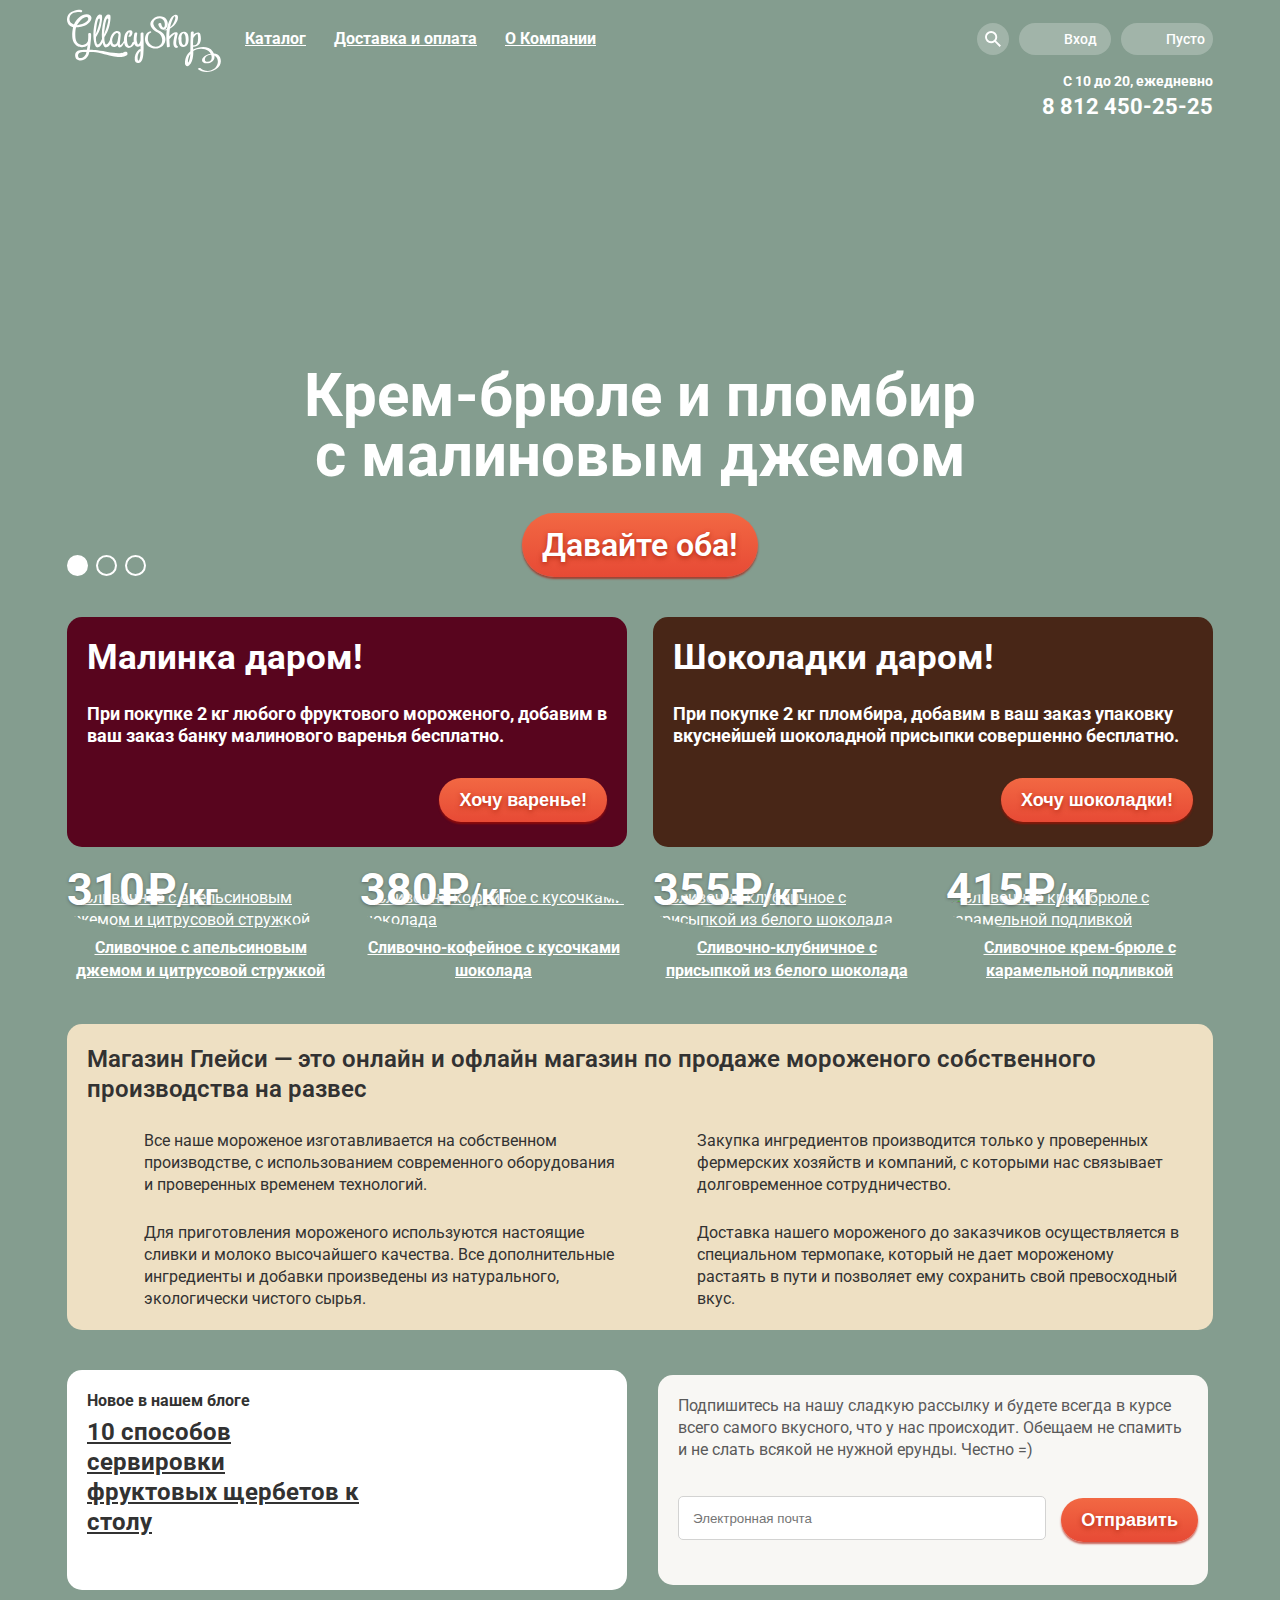
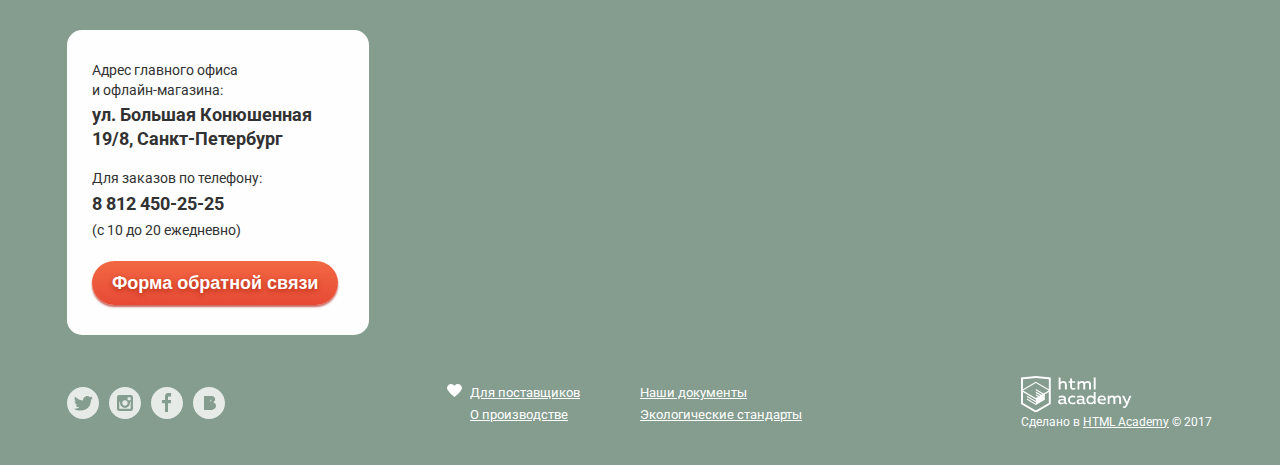
==== commit 1e24622d: "Фильтр, Быстрый просмотр" ====
--- a/index.html
+++ b/index.html
@@ -8,194 +8,398 @@
     <link rel="stylesheet"  href="css/style.css">
   </head>
   <body>
-    <header class="main-header">
-      <div class="container">
-        <div class="main-navigation-wrapper">
-          <a class="main-header-logo">
-            <img src="img/logo.svg" width="154" height="64" alt="Логотип магазина мороженого «Глейси»">
-          </a>
-          <nav class="main-navigation">
-            <ul class="main-navigation-list">
-              <li class="navigation-dropdown">
-                <a href="#">Каталог</a>
-                <ul class="sub-menu">
-                   <li>
-                     <a class="sub-menu-title" href="#">Новинки</a>
-                   </li>
-                   <li>
-                     <a href="catalog.html">Сливочное</a>
-                   </li>
-                   <li>
-                     <a class="sub-menu-current">Щербеты</a>
-                   </li>
-                   <li>
-                     <a href="#">Фруктовый лед</a>
-                   </li>
-                   <li>
-                     <a href="#">Мелорин</a>
-                   </li>
+    <input class="visually-hidden" type="radio" id="product-1" name="toggle" checked>
+    <input class="visually-hidden" type="radio" id="product-2" name="toggle">
+    <input class="visually-hidden" type="radio" id="product-3" name="toggle">
+    <div class="site-wrapper">
+      <div class="content-wrapper">
+        <header class="main-header">
+          <div class="container">
+            <div class="main-navigation-wrapper">
+              <a class="main-header-logo">
+                <img src="img/logo.svg" width="154" height="64" alt="Логотип магазина мороженого «Глейси»">
+              </a>
+              <nav class="main-navigation">
+                <ul class="main-navigation-list">
+                  <li class="navigation-dropdown">
+                    <a href="#">Каталог</a>
+                    <ul class="sub-menu">
+                     <li>
+                       <a class="sub-menu-title" href="#">Новинки</a>
+                     </li>
+                     <li>
+                       <a href="catalog.html">Сливочное</a>
+                     </li>
+                     <li>
+                       <a href="#">Щербеты</a>
+                     </li>
+                     <li>
+                       <a href="#">Фруктовый лед</a>
+                     </li>
+                     <li>
+                       <a href="#">Мелорин</a>
+                     </li>
+                    </ul>
+                  </li>
+                  <li>
+                    <a href="#">Доставка и оплата</a>
+                  </li>
+                  <li>
+                    <a href="#">О Компании</a>
+                  </li>
                 </ul>
-              </li>
-              <li>
-                <a href="#">Доставка и оплата</a>
-              </li>
-              <li>
-                <a href="#">О нас</a>
+              </nav>
+
+              <ul class="header-buttons">
+                <li class="header-buttons-item search-dropdown">
+                  <a class="button-search" href="#">
+                    <span class="visually-hidden">Поиск</span>
+                    <svg xmlns="http://www.w3.org/2000/svg" xmlns:xlink="http://www.w3.org/1999/xlink" width="16" height="16" viewBox="0 0 17 17">
+                      <path fill="#fff" d="M16.958 15.527L11.75 10.32A6.455 6.455 0 0 0 13 6.5
+                      6.5 6.5 0 1 0 6.5 13a6.465 6.465 0 0 0 3.839-1.263l5.205 5.204 1.414-1.414zM6.5
+                      11C4.019 11 2 8.981 2 6.5S4.019 2 6.5 2 11 4.019 11 6.5 8.981 11 6.5 11z"/>
+                    </svg>
+                  </a>
+                  <form class="search-form" action="https://echo.htmlacademy.ru" method="post">
+                    <label class="visually-hidden" for="search">
+                      Поиск
+                    </label>
+                    <input class="search" id="search" type="search" name="search" placeholder="Что ищем?">
+                  </form>
+                </li>
+                <li class="header-buttons-item login-dropdown">
+                  <a class="button-login" href="#">Вход</a>
+                  <form class="login-form" action="https://echo.htmlacademy.ru" method="post">
+                    <p>
+                      <label class="visually-hidden" for="user-email">
+                        Электронная почта
+                      </label>
+                      <input class="login-icon-user" id="user-email" type="text" name="email" placeholder="Электронная почта">
+                    </p>
+                    <p>
+                      <label class="visually-hidden" for="user-password">
+                        Пароль
+                      </label>
+                      <input class="login-icon-password" id="user-password" type="password" name="password" placeholder="Пароль">
+                    </p>
+                    <div class="wrapper-form-login-links">
+                      <button class="button entrance-button" type="submit">
+                        Войти
+                      </button>
+                      <div class="form-login-links">
+                        <a href="#">Забыли пароль?</a>
+                        <a href="#">Новая регистрация</a>
+                      </div>
+                    </div>
+                  </form>
+                </li>
+                <li class="header-buttons-item basket-dropdown">
+                  <a class="button-basket" href="#">Пусто</a>
+                </li>
+              </ul>
+            </div>
+            <div class="header-contacts">
+              <span class="header-timetable">С 10 до 20, ежедневно</span><br>
+              <span class="header-phone">8 812 450-25-25</span>
+            </div>
+          </div>
+        </header>
+
+        <main class="container">
+          <h1 class="visually-hidden">Магазин мороженого «Глейси»</h1>
+          <section class="slider">
+            <div class="slider-controls">
+              <label for="product-1">Первый</label>
+              <label for="product-2">Второй</label>
+              <label for="product-3">Третий</label>
+            </div>
+            <ul class="slider-list">
+              <li class="slider-item slide" id="slide1">
+                <h3 class="slide-title">
+                  Крем-брюле и пломбир с малиновым джемом
+                </h3>
+                <a class="button slide-button" href="#">Давайте оба!</a>
+              </li>
+              <li class="slider-item slide" id="slide2">
+                <h3 class="slide-title">
+                  Шоколадный пломбир и лимонный сорбет
+                </h3>
+                <a class="button slide-button" href="#">Давайте оба!</a>
+              </li>
+              <li class="slider-item slide" id="slide3">
+                <h3 class="slide-title">
+                  Пломбир с помадкой и клубничный щербет
+                </h3>
+                <a class="button slide-button" href="#">Давайте оба!</a>
               </li>
             </ul>
-          </nav>
-          <ul class="header-buttons">
-            <li class="search-dropdown">
-              <a class="button-search" href="#">Поиск</a>
-              <form class="search-form" action="https://echo.htmlacademy.ru" method="post">
-                <label class="visually-hidden" for="search">
-                  Поиск
-                </label>
-                <input class="search" id="search" type="search" name="search" placeholder="Что ищем?">
-              </form>
-            </li>
-            <li class="login-dropdown">
-              <a class="button-login" href="#">Вход</a>
-              <form class="login-form" action="https://echo.htmlacademy.ru" method="post">
+          </section>
+
+          <div class="index-columns">
+            <section class="raspberries">
+              <div class="raspberries-wrapper">
+                <h3>Малинка даром!</h3>
+                <p>При покупке 2 кг любого фруктового мороженого,
+                 добавим в ваш заказ банку малинового варенья бесплатно.</p>
+                <button type="submit" class="button button-raspberries">
+                  Хочу варенье!
+                </button>
+              </div>
+            </section>
+            <section class="chocolate">
+              <div class="chocolate-wrapper">
+              <h3>Шоколадки даром!</h3>
+              <p>При покупке 2 кг пломбира,
+                  добавим в ваш заказ упаковку вкуснейшей шоколадной присыпки совершенно бесплатно.</p>
+                <button type="submit" class="button button-chocolate">
+                  Хочу шоколадки!
+                </button>
+              </div>
+            </section>
+          </div>
+
+          <section class="catalog-hit">
+            <ul class="catalog-list">
+              <li class="catalog-item">
+                <a class="catalog-item-image" href="#">
+                  <img src="img/ice-cream/ice-cream-1.jpg" width="267" height="267" alt="Сливочное с апельсиновым джемом и цитрусовой стружкой">
+                </a>
+                <p class="catalog-item-price">310₽<span class="catalog-item-weight">/кг</span>
+                </p>
+                <h3>
+                  <a href="#" class="catalog-item-title">
+                    Сливочное с апельсиновым джемом и цитрусовой стружкой
+                  </a>
+                </h3>
+                <a class="button button-catalog" href="#">
+                    Быстрый просмотр
+                </a>
+              </li>
+
+              <li class="catalog-item">
+                <a class="catalog-item-image" href="#">
+                  <img src="img/ice-cream/ice-cream-2.jpg" width="267" height="267" alt="Сливочно-кофейное с кусочками шоколада">
+                </a>
+                <p class="catalog-item-price">380₽<span class="catalog-item-weight">/кг</span>
+                </p>
+                <h3>
+                  <a href="#" class="catalog-item-title">
+                    Сливочно-кофейное с кусочками шоколада
+                  </a>
+                </h3>
+                <a class="button button-catalog" href="#">
+                    Быстрый просмотр
+                </a>
+              </li>
+
+              <li class="catalog-item">
+                <a class="catalog-item-image" href="#">
+                  <img src="img/ice-cream/ice-cream-3.jpg" width="267" height="267" alt="Сливочно-клубничное с присыпкой из белого шоколада">
+                </a>
+                <p class="catalog-item-price">355₽<span class="catalog-item-weight">/кг</span>
+                </p>
+                <h3>
+                  <a href="#" class="catalog-item-title">
+                    Сливочно-клубничное с присыпкой из белого шоколада
+                  </a>
+                </h3>
+                <a class="button button-catalog" href="#">
+                    Быстрый просмотр
+                </a>
+              </li>
+
+              <li class="catalog-item">
+                <a class="catalog-item-image" href="#">
+                    <img src="img/ice-cream/ice-cream-4.jpg" width="267" height="267" alt="Сливочное крем-брюле с карамельной подливкой">
+                </a>
+                <p class="catalog-item-price">415₽<span class="catalog-item-weight">/кг</span>
+                </p>
+                <h3>
+                  <a href="#" class="catalog-item-title">
+                    Сливочное крем-брюле с карамельной подливкой
+                  </a>
+                </h3>
+                <a class="button button-catalog" href="#">
+                    Быстрый просмотр
+                </a>
+              </li>
+            </ul>
+          </section>
+
+          <section class="advantages">
+            <h2> Магазин Глейси — это онлайн и офлайн магазин по продаже мороженого
+                собственного производства на развес</h2>
+            <div class="advantages-icecream">
+              <p class="icecream">Все наше мороженое изготавливается на собственном производстве,
+                  с использованием современного оборудования и проверенных временем технологий.</p>
+              <p class="cow">Закупка ингредиентов производится только у проверенных фермерских хозяйств и компаний,
+                 с которыми нас связывает долговременное сотрудничество.</p>
+              <p class="leaf">Для приготовления мороженого используются настоящие сливки и молоко высочайшего качества.
+                 Все дополнительные ингредиенты и добавки произведены из натурального, экологически чистого сырья.</p>
+              <p class="fridge">Доставка нашего мороженого до заказчиков осуществляется в специальном термопаке,
+               который не дает мороженому растаять в пути и позволяет ему сохранить свой превосходный вкус.</p>
+            </div>
+          </section>
+
+          <div class="index-columns">
+            <section class="blog-news">
+              <h3>Новое в нашем блоге</h3>
+              <a class="blog-news-link" href="#">10 способов сервировки <br> фруктовых щербетов к <br>столу</a>
+            </section>
+            <section class="newsletter">
+              <div class="newsletter-wrap">
+                <h3 class="visually-hidden">Рассылка</h3>
+                <p>Подпишитесь на нашу сладкую рассылку и будете всегда в курсе всего самого вкусного,
+                 что у нас происходит. Обещаем не спамить и не слать всякой не нужной ерунды. Честно =)</p>
+                <form class="email-form" action="https://echo.htmlacademy.ru" method="post">
+                  <label class="visually-hidden" for="email">
+                    Ваша электронная почта
+                  </label>
+                  <input class="newsletter-email" id="email" type="email" name="email" placeholder="Электронная почта">
+                  <button type="submit" class="button button-form">
+                    Отправить
+                  </button>
+                </form>
+              </div>
+            </section>
+          </div>
+
+          <section class="modal modal-feedback">
+            <h3>Мы обязательно вам ответим!</h3>
+            <form class="feedback-form" action="https://echo.htmlacademy.ru" method="post">
+              <button class="modal-close" type="button">
+                <span class="visually-hidden">Закрыть</span>
+              </button>
                 <p>
-                  <label class="visually-hidden" for="user-email">
-                    Электронная почта
+                  <label class="visually-hidden" for="username">
+                    Ваше имя
                   </label>
-                  <input class="login-icon-user" id="user-email" type="text" name="email" placeholder="Электронная почта">
+                  <input class="feedback-input" id="username" type="text" name="username" placeholder="Как вас зовут?">
                 </p>
                 <p>
-                  <label class="visually-hidden" for="user-password">
-                    Пароль
+                  <label class="visually-hidden" for="feedback-email">
+                    Ваша электронная почта
                   </label>
-                  <input class="login-icon-password" id="user-password" type="password" name="password" placeholder="Пароль">
-                </p>
-                <button class="button" type="submit">
-                  Войти
+                  <input class="feedback-input" id="feedback-email" type="email" name="email" placeholder="Ваша почта для ответа?">
+                </p>
+                <textarea class="feedback-textarea" name="comment" id="comment-field" placeholder="Напишите что-нибудь..."></textarea>
+                <button class="button button-modal-feedback" type="submit">
+                  Отправить
                 </button>
-                <div class="form-login-links">
-                  <a class="restore" href="#">Забыли пароль?</a>
-                  <a class="restore" href="#">Новая регистрация</a>
-                </div>
-              </form>
-            </li>
+            </form>
+          </section>
+          <div class="overlay"></div>
+          <!-- Блоки, которые размечать не нужно -->
+          <section class="feedback">
+            <h3>
+              Адрес главного офиса<br /> и офлайн-магазина:
+            </h3>
+            <p class="address">
+              ул. Большая Конюшенная 19/8, Санкт-Петербург
+            </p>
+            <p class="feedback-phone">
+              Для заказов по телефону:
+              <span class="phone-number">8 812 450-25-25</span><br />
+              (с 10 до 20 ежедневно)
+            </p>
+            <button class="button button-feedback" type="submit">
+              Форма обратной связи
+            </button>
+          </section>
+        </main>
+      </div>
+
+      <footer class="main-footer">
+        <div class="container">
+          <ul class="footer-social">
             <li>
-              <a class="button-basket" href="#">Пусто</a>
+              <a class="social-button" href="#">
+                <span class="visually-hidden">Аккаунт Глейси в Твиттере</span>
+                <svg xmlns="http://www.w3.org/2000/svg" width="32" height="32" viewBox="0 0 32 32">
+                  <path fill="#FFF" d="M16 0C7.164 0 0 7.164 0 16c0 8.837 7.164 16 16 16 8.837 0 16-7.163
+                  16-16 0-8.836-7.163-16-16-16zm7.944 12.809c-.251 6.516-3.463 10.832-10.992 10.702h-.486c-.447 0-4.543-.443-5.344-1.823
+                  2.479.19 4.247-.406 5.12-1.136-1.048-.289-2.923-.461-3.251-2.848.384.104.618.221
+                  1.299.113-1.307-.824-2.758-1.519-2.679-3.643.311.317
+                  1.164.518 1.46.457-.768-.233-2.149-3.244-.974-4.781 1.984 1.79 4.075 3.482 7.804
+                  3.643.227-2.214 1.24-3.699 3.168-4.325 1.84-.479
+                  3.255.26 3.901 1.138.737-.224 1.453-.466 2.193-.685-.004.833-.569
+                  1.463-.935 1.709.747.165 1.423-.475 1.423-.475-.184.963-1.094 1.725-1.707 1.954z"/>
+                </svg>
+              </a>
+            </li>
+            <li>
+              <a class="social-button" href="#">
+                <span class="visually-hidden">Аккаунт Глейси в Инстаграм</span>
+                <svg xmlns="http://www.w3.org/2000/svg" width="32" height="32" viewBox="0 0 32 32">
+                  <g fill="#FFF"><path d="M20.916 16a4.938 4.938 0 1 1-9.877 0c0-.394.051-.773.138-1.14h-.897v6.838h11.396V14.86h-.897c.086.367
+                    .137.746.137 1.14z"/>
+                    <path d="M15.978 18.659c1.466 0 2.659-1.193 2.659-2.659s-1.193-2.659-2.659-2.659c-1.466
+                    0-2.659 1.193-2.659 2.659s1.192 2.659 2.659 2.659zM18.637 10.302h3.039v3.039h-3.039z"/>
+                    <path d="M16 0C7.164 0 0 7.164 0 16c0 8.837 7.164 16 16 16 8.837 0
+                    16-7.163 16-16 0-8.836-7.163-16-16-16zm7.955 21.698a2.285 2.285 0 0 1-2.279 2.279H10.279A2.285 2.285 0 0 1 8
+                    21.698V10.302a2.286 2.286 0 0 1 2.279-2.279h11.396a2.286 2.286 0 0 1 2.279 2.279v11.396z"/>
+                  </g>
+                </svg>
+              </a>
+            </li>
+            <li>
+              <a class="social-button" href="#">
+                <span class="visually-hidden">Аккаунт Глейси на Фейсбуке</span>
+                <svg xmlns="http://www.w3.org/2000/svg" width="32" height="32" viewBox="0 0 32 32">
+                  <path fill="#FFF" d="M16 0C7.164 0 0 7.163 0 16s7.164 16 16 16c8.837 0 16-7.164 16-16S24.837 0 16
+                  0zm4.062 9.455h-3.021v3.444h3.021v3.445h-3.021v8.61H14.02v-8.61H11v-3.445h3.021V9.455c0-1.902 1.353-3.445 3.021-3.445h3.021v3.445z"/>
+                </svg>
+              </a>
+            </li>
+            <li>
+              <a class="social-button" href="#">
+                <span class="visually-hidden">Аккаунт Глейси в Вконтакте</span>
+                <svg xmlns="http://www.w3.org/2000/svg" width="32" height="32" viewBox="0 0 32 32"><g fill="#FFF">
+                  <path d="M16.637 14.495c.402-.019.719-.082.951-.188.326-.145.54-.33.641-.559.101-.229.15-.496.15-.797 0-.232-.058-.465-.174-.697-.116-
+                  .232-.322-.405-.617-.517-.264-.1-.592-.155-.984-.165a76.242 76.242 0 0 0-1.652-.014h-.339v2.965h.565c.571 0 1.057-.009 1.459-.028zM18.118
+                   17.084c-.282-.081-.672-.125-1.166-.132a127.97 127.97 0 0 0-1.55-.009h-.79v3.493h.264c1.014 0 1.74-.003 2.18-.009a3.2 3.2 0 0 0 1.212-.245c
+                   .377-.157.633-.364.774-.625s.214-.562.214-.9c0-.446-.088-.788-.261-1.03-.17-.241-.464-.423-.877-.543z"/>
+                  <path d="M16 0C7.164 0 0 7.164 0 16c0 8.837 7.164 16 16 16 8.837 0 16-7.163 16-16 0-8.836-7.163-16-16-16zm6.602
+                   20.531a3.73 3.73 0 0 1-1.124 1.327c-.552.415-1.161.71-1.823.886s-1.501.264-2.519.264h-6.121V8.987h5.443c1.13 0 1.957.038 2.48.113a5.126
+                    5.126 0 0 1 1.561.5c.533.27.929.632 1.189 1.087.26.455.392.975.392 1.558 0 .678-.179 1.278-.536 1.795-.358.518-.863.92-1.517 1.208v.075c.917
+                    .182 1.642.559 2.179 1.13.537.571.807 1.325.807 2.261 0 .678-.138 1.283-.411 1.817z"/></g>
+                </svg>
+              </a>
             </li>
           </ul>
-        </div>
-        <div class="header-contacts">
-          <span class="header-timetable">С 10 до 20, ежедневно</span><br>
-          <span class="header-phone">8 812 450-25-25</span>
-        </div>
-      </div>
-    </header>
-
-    <main class="container">
-      <h1 class="visually-hidden">Магазин мороженого «Глейси»</h1>
-      <!-- Блоки, которые размечать не нужно -->
-      <section class="advantages">
-        <h2> Магазин Глейси — это онлайн и офлайн магазин по продаже мороженого
-            собственного производства на развес</h2>
-        <div class="advantages-icecream">
-          <p>Все наше мороженое изготавливается на собственном производстве,
-              с использованием современного оборудования и проверенных временем технологий.</p>
-          <p>Для приготовления мороженого используются настоящие сливки и молоко высочайшего качества.
-            Все дополнительные ингредиенты и добавки произведены из натурального, экологически чистого сырья.</p>
-        </div>
-        <div class="advantages-delivery">
-          <p>Закупка ингредиентов производится только у проверенных фермерских хозяйств и компаний,
-           с которыми нас связывает долговременное сотрудничество.</p>
-          <p>Доставка нашего мороженого до заказчиков осуществляется в специальном термопаке,
-           который не дает мороженому растаять в пути и позволяет ему сохранить свой превосходный вкус.</p>
-        </div>
-      </section>
-
-      <div class="index-columns">
-        <section class="blog-news">
-          <h3>Новое в нашем блоге</h3>
-          <a class="blog-news-link" href="#">10 способов сервировки <br> фруктовых щербетов к <br>столу</a>
-        </section>
-        <section class="newsletter">
-          <div class="wrap">
-            <h3 class="visually-hidden">Рассылка</h3>
-            <p>Подпишитесь на нашу сладкую рассылку и будете всегда в курсе всего самого вкусного,
-             что у нас происходит. Обещаем не спамить и не слать всякой не нужной ерунды. Честно =)</p>
-            <form class="email-form" action="https://echo.htmlacademy.ru" method="post">
-              <label class="visually-hidden" for="email">
-                Ваша электронная почта
-              </label>
-            <input class="email" id="email" type="email" name="email" placeholder="Электронная почта">
-            <button type="submit" class="button">
-              Отправить
-            </button>
-            </form>
-          </div>
-        </section>
-      </div>
-      <section class="modal modal-feedback">
-        <h3>Мы обязательно вам ответим!</h3>
-        <form class="feedback-form" action="https://echo.htmlacademy.ru" method="post">
-            <p>
-              <label class="visually-hidden" for="username">
-                Ваше имя
-              </label>
-              <input class="feedback-username" id="username" type="text" name="username" placeholder="Как вас зовут?">
-            </p>
-            <p>
-              <label class="visually-hidden" for="feedback-email">
-                Ваша электронная почта
-              </label>
-              <input class="feedback-email" id="feedback-email" type="email" name="email" placeholder="Ваша почта для ответа?">
-            </p>
-            <textarea name="comment" id="comment-field" rows="10">Напишите что-нибудь...</textarea>
-            <button class="button" type="submit">
-              Отправить
-            </button>
-            <button class="modal-close" type="button">
-              Закрыть
-            </button>
-        </form>
-      </section>
-    <!-- Блоки, которые размечать не нужно -->
-    </main>
-    <footer class="main-footer">
-      <div class="container">
-        <ul class="footer-social">
-          <li>
-            <a class="social-button" href="#">Аккаунт Глейси в Твиттере</a>
-          </li>
-          <li>
-            <a class="social-button" href="#">Аккаунт Глейси в Инстаграм</a>
-          </li>
-          <li>
-            <a class="social-button" href="#">Аккаунт Глейси на Фейсбуке</a>
-          </li>
-          <li>
-            <a class="social-button" href="#">Аккаунт Глейси в Вконтакте</a>
-          </li>
-        </ul>
-        <ul class="footer-info">
-          <li>
-            <img src="img/Heart.svg" width="15" height="13" alt="Сердце">
-            <a href="#"><span class="footer-text">Для поставщиков</span></a>
-          </li>
-          <li>
-            <a href="#"><span class="footer-text">О производстве</span></a>
-          </li>
-          <li>
-            <a href="#"><span class="footer-documents">Наши документы</span></a>
-          </li>
-          <li>
-            <a href="#"><span class="footer-documents">Экологические стандарты</span></a>
-          </li>
-        </ul>
-        <div class="footer-copyright">
-          <a href="https://htmlacademy.ru/intensive/htmlcss">
-           <img src="img/logo-htmlacademy-small.svg" width="122" height="39" alt="HTML Academy">
-         </a>
-         <p>Сделано в <a class="footer-links" href="https://htmlacademy.ru/intensive/htmlcss">HTML Academy</a> © 2017</p>
+
+          <ul class="footer-info">
+            <li class="footer-text">
+              <a href="#">
+                <span class="suppliers">
+                <svg xmlns="http://www.w3.org/2000/svg" width="15" height="13" viewBox="0 0 15 13"><path fill="#FFF" d="M10.799 0c-1.35 0-2.551.65-3.3
+                   1.661A4.097 4.097 0 0 0 4.199 0C1.875 0 0 1.806 0 4.044 0 7.223 7.499 13 7.499 13s7.499-5.777 7.499-8.956C14.998 1.806 13.123 0 10.799 0z"/>
+                </svg>
+                </span>
+                <span>
+                  Для поставщиков
+                </span>
+              </a>
+            </li>
+            <li class="footer-text">
+              <a href="#"><span>Наши документы</span></a>
+            </li>
+            <li  class="footer-documents">
+              <a href="#"><span>О производстве</span></a>
+            </li>
+            <li class="footer-documents">
+              <a href="#"><span>Экологические стандарты</span></a>
+            </li>
+          </ul>
+
+          <div class="footer-copyright">
+            <a href="https://htmlacademy.ru/intensive/htmlcss" class="footer-logo">
+              <img src="img/logo-htmlacademy-small.svg" alt="htmlacademy-logo" width="113" height="38">
+            </a>
+            <span class="copyright-text">Сделано в <a class="footer-links" href="https://htmlacademy.ru/intensive/htmlcss">HTML Academy</a> © 2017</span>
+         </div>
        </div>
-     </div>
-    </footer>
+      </footer>
+    </div>
   </body>
 </html>
--- a/css/style.css
+++ b/css/style.css
@@ -20,38 +20,181 @@
   text-decoration: underline;
 }
 
+img {
+  width: 100%;
+  height: auto;
+}
+
+.visually-hidden:not(:focus):not(:active),
+input[type="checkbox"].visually-hidden,
+input[type="radio"].visually-hidden {
+  position: absolute;
+
+  width: 1px;
+  height: 1px;
+  margin: -1px;
+  border: 0;
+  padding: 0;
+
+  white-space: nowrap;
+
+  clip-path: inset(100%);
+  clip: rect(0 0 0 0);
+  overflow: hidden;
+}
+
 .button {
-  font-size: 18px;
-  line-height: 24px;
-  font-weight: 700;
+  display: inline-block;
+  min-width: 50px;
+  padding: 10px 20px;
+
+  font-weight: 600;
+  font-size: 31px;
+  line-height: 41px;
   text-align: center;
-  vertical-align: middle;
+  color: #ffffff;
+  text-decoration: none;
+  text-shadow: 0 2px 5px rgba(160, 32, 11, 0.76);
+
+  background: #f26843;
+  background: linear-gradient(to bottom, #f26843 0%, #e74a35 100%);
+  border-radius: 50px;
+  box-shadow: 0 2px 2px rgba(172, 16, 0, 0.64);
   border: none;
+
+  cursor: pointer;
+}
+
+.button:hover,
+.button:focus {
+  background: linear-gradient(to bottom, #f58669 0%, #ec6f5e 100%);
+  box-shadow: 0 2px 2px rgba(172, 16, 0, 1);
+}
+
+.button:active {
+  background: linear-gradient(to bottom, #d84732 0%, #e1613e 100%);
+  box-shadow: inset 0 2px 2px rgba(172, 16, 0, 1);
+}
+
+/* Главная страница. Слайдер  */
+
+.site-wrapper {
+  min-width: 1200px;
+  background-color: #849d8f;
+  background-image: url("../img/slide-1.png");
+  background-repeat: no-repeat;
+  background-position: top center;
+
+  transition: background-image 0.5s ease, background-color 0.5s ease;
+}
+
+.site-wrapper::before,
+.site-wrapper::after {
+  content: "";
+
+  visibility: hidden;
+}
+
+.site-wrapper::before {
+  background-image: url("img/slide-2.png");
+}
+
+.site-wrapper::after {
+  background-image: url("img/slide-3.png");
+}
+
+.content-wrapper {
+  width: 1200px;
+  margin: 0 auto;
+  padding: 0 27px;
+}
+
+.slide {
+  display: none;
+}
+
+.slide-button {
+  font-size: 32px;
+  line-height: 44px;
+  margin-bottom: 40px;
+}
+
+.slider {
+  position: relative;
+  padding-top: 271px;
+
+  text-align: center;
   color: #ffffff;
-  border-radius: 30px;
-  height: 45px;
-
-  background-color: #e94f38;
-  background-image: linear-gradient( 90deg, #e74a35 0%, #f26843 100%);
-  box-shadow: 0px 2px 2px 0px #ca665c;
-}
-
-.button:hover,
-.button:focus{
-  background-image: linear-gradient( 90deg, #e74a35 0%, #f26843 100%);
-  box-shadow: 0px 2px 2px 0px #fffefe;
-  background-color: #f28065;
-}
-
-.button:active {
-  background-image: linear-gradient( 90deg, #f26843 0%, #e74a35 100%);
-  box-shadow: inset 0px 2px 2px 0px #942718;
-  background-color: #dc5539;
-}
-
-.main-header {
-  margin-bottom: 19px;
-}
+}
+
+.slider-list {
+  margin: 0;
+  padding: 0;
+
+  list-style: none;
+}
+
+.slide-title {
+  width: 700px;
+  margin: 0 auto;
+  margin-bottom: 27px;
+
+  font-size: 60px;
+  line-height: 60px;
+  font-weight: 700;
+}
+
+.slider-controls {
+  position: absolute;
+  bottom: 40px;
+  left: 0;
+  z-index: 1;
+
+  font-size: 0;
+}
+
+.slider-controls label {
+  display: inline-block;
+  width: 17px;
+  height: 17px;
+  margin-right: 8px;
+
+  vertical-align: top;
+
+  background-color: transparent;
+  border: 2px solid #ffffff;
+  border-radius: 50%;
+  cursor: pointer;
+}
+
+#product-1:checked ~ .site-wrapper {
+  background-color: #849d8f;
+  background-image: url("../img/slide-1.png");
+}
+
+#product-2:checked ~ .site-wrapper {
+  background-color: #8996a6;
+  background-image: url("../img/slide-2.png");
+}
+
+#product-3:checked ~ .site-wrapper {
+  background-color: #9d8b84;
+  background-image: url("../img/slide-3.png");
+}
+
+#product-1:checked ~ .site-wrapper #slide1,
+#product-2:checked ~ .site-wrapper #slide2,
+#product-3:checked ~ .site-wrapper #slide3 {
+  display: block;
+}
+
+#product-1:checked ~ .site-wrapper label[for="product-1"],
+#product-2:checked ~ .site-wrapper label[for="product-2"],
+#product-3:checked ~ .site-wrapper label[for="product-3"] {
+  background-color: #ffffff;
+}
+
+/* Хедер. Основная навигация */
 
 .main-navigation-wrapper {
   display: flex;
@@ -63,48 +206,19 @@
   padding: 0 27px;
 }
 
-.main-navigation-list {
-  width: 725px;
-  margin: 0;
-  padding: 0;
-}
-
-.header-buttons{
-  width: 267px;
-  margin-left: auto;
-  margin-bottom: 0;
-  padding: 0;
-}
-
 .main-header-logo {
   width: 154px;
   height: 64px;
   margin-top: 9px;
-  margin-right: 20px;
-  margin-bottom: 18px;
-}
-
-.breadcrumbs {
-  margin: 0;
-  padding: 0;
-  width: 267px;
-}
-
-.header-contacts {
-  width: 267px;
-  margin-left: auto;
-}
-
-.header-timetable {
-  font-size: 14px;
-  line-height: 16px;
-  font-weight: 700;
-}
-
-.header-phone {
-  font-size: 22px;
-  line-height: 24px;
-  font-weight: 700;
+  margin-right: 10px;
+}
+
+.navigation-dropdown:hover .sub-menu {
+  display: block;
+}
+
+.navigation-dropdown {
+  position: relative;
 }
 
 .main-navigation-list,
@@ -115,127 +229,630 @@
   padding: 0;
 }
 
-.sub-menu,
-.search-form,
-.login-form,
-.cart-block {
+.main-navigation-list {
+  display: flex;
+  flex-wrap: wrap;
+
+  margin: 0;
+  padding: 0;
+}
+
+.main-navigation-list li {
+  padding-bottom: 18px;
+}
+
+.main-navigation-list a {
+  display: block;
+  margin-top: 23px;
+  padding: 7px 14px;
+
+  font-size: 16px;
+  line-height: 18px;
+  font-weight: 700;
+  color: #ffffff;
+}
+
+.main-navigation-list a:not(.current):hover {
+  text-decoration: none;
+  color: #000000;
+
+  background-color: #f7f6f8;
+  border-radius: 15px;
+}
+
+.main-navigation-list a:not(.current):active {
+   background-color: #ededed;
+   box-shadow: inset 0px 2px 1px 0px #696969;
+   border-radius: 15px;
+}
+
+.current,
+.sub-menu-current {
+  text-decoration: none;
+  font-weight: 700;
+  color: #ffffff;
+
+  background-color: #d07058;
+}
+
+.current-main-navigation {
+  border-radius: 15px;
+}
+
+.sub-menu {
   display: none;
 }
 
-.navigation-dropdown:hover .sub-menu {
+.sub-menu {
+  position: absolute;
+  top: 60px;
+  left: 7px;
+  z-index: 1;
+
+  display: none;
+  width: 143px;
+  padding: 0;
+
+  background-color: #f8f7f4;
+  box-shadow: 2px 10px 20px 5px #56645c;
+  border-radius: 5px;
+}
+
+.sub-menu li {
+  padding-bottom: 3px;
+  padding-top: 3px;
+}
+
+.sub-menu li:first-child {
+  border-bottom: solid 1px #cacac7;
+}
+
+.sub-menu .sub-menu-title {
+  font-weight: 700;
+}
+
+.sub-menu a {
+  margin: 0;
+  padding: 6px 20px;
+
+  font-size: 14px;
+  line-height: 16px;
+  font-weight: 400;
+  text-decoration: none;
+  vertical-align: middle;
+  color: #323232;
+}
+
+.sub-menu a:not(.current):hover {
+  background-color: #fbded8;
+  border-radius: 0px;
+}
+
+.sub-menu a:not(.current):active {
+  color: #000000;
+
+  background-color: #f6b5a5;
+  box-shadow: none;
+}
+
+/* Не основная навигация */
+
+.header-buttons {
+  position: relative;
+
+  display: flex;
+  max-width: 267px;
+  margin-left: auto;
+  padding: 0;
+}
+
+.header-buttons li {
+  position: relative;
+
+  display: inline-block;
+}
+
+.header-buttons a {
   display: block;
+  margin-top: 23px;
+  padding: 8px;
+
+  font-size: 14px;
+  line-height: 16px;
+  font-weight: 500;
+  text-decoration: none;
+  color: #ffffff;
+
+  background-color: #a1b4a9;
+  border-radius: 30px;
+}
+
+.header-buttons a:hover,
+.header-buttons a:focus {
+  color: #000000;
+
+  background-color: #f8f7f4;
+}
+
+/* Поиск */
+
+.button-search {
+  display: block;
+  width: 32px;
+  height: 32px;
+  box-sizing: border-box;
+}
+
+.search-dropdown {
+  position: relative;
+}
+
+.search-dropdown:hover path,
+.search-dropdown:focus path {
+  fill: #000000;
 }
 
 .search-dropdown:hover .search-form {
   display: block;
 }
 
+.search-form {
+  display: none;
+}
+
+.search-form {
+  position: absolute;
+  top: 60px;
+  right: 0px;
+  z-index: 2;
+
+  padding: 20px 16px;
+
+  background-color: #f8f7f4;
+  border-radius: 5px;
+  box-shadow: 3px 5px 25px 3px #56645c;
+}
+
+.search-form input {
+  display: block;
+  width: 310px;
+  height: 44px;
+  padding-left: 14px;
+  box-sizing: border-box;
+
+  font-weight: 700;
+
+  border: 1px solid #d3d3d2;
+  border-radius: 5px;
+}
+
+.search-form input:hover {
+  padding-left: 13px;
+
+  border: 2px solid #c7c6c5;
+}
+
+.search-form input:focus {
+  padding-left: 13px;
+
+  font-size: 16px;
+  line-height: 24px;
+
+  border: 2px solid #8fbdec;
+  outline: none;
+}
+
+.search-form input::-webkit-input-placeholder {
+  font-weight: 400;
+}
+
+.search-form input:-moz-placeholder {
+  font-weight: 400;
+}
+
+.search-form input::-moz-placeholder {
+  font-weight: 400;
+}
+
+.search-form input:-ms-input-placeholder {
+  font-weight: 400;
+}
+
+/* Вход */
+
+.header-buttons .button-login {
+  position: relative;
+  padding-left: 45px;
+}
+
+.button-login::before {
+  content: "";
+
+  position: absolute;
+  top: 6px;
+  left: 16px;
+
+  width: 21px;
+  height: 19px;
+
+  background: url("../img/entrance-white.svg") no-repeat;
+  background-position: 0 0;
+}
+
+.button-login:hover::before,
+.button-login:focus::before {
+  background: url("../img/entrance.svg") no-repeat;
+  background-position: 0 0;
+}
+
+.login-dropdown {
+  width: 92px;
+  position: relative;
+}
+
 .login-dropdown:hover .login-form {
   display: block;
 }
 
-.main-navigation-list a {
+.login-form {
+  display: none;
+}
+
+.login-form {
+  position: absolute;
+  top: 60px;
+  right: 0px;
+  z-index: 3;
+
+  padding: 0 20px;
+
+  background-color: #f8f7f4;
+  border-radius: 5px;
+  box-shadow: 3px 5px 25px 3px #56645c;
+}
+
+.login-form input {
+  display: block;
+  width: 241px;
+  height: 44px;
+  padding-left: 14px;
+  box-sizing: border-box;
+
+  font-weight: 700;
+
+  border-radius: 5px;
+  border: 1px solid #d3d3d2;
+}
+
+.login-form input:hover {
+  padding-left: 13px;
+
+  border: 2px solid #c7c6c5;
+}
+
+.login-form input:focus {
+  padding-left: 13px;
+
   font-size: 16px;
-  line-height: 18px;
-  font-weight: 700;
-  color: #ffffff;
-}
-
-.main-navigation-list a:hover,
-.main-navigation-list a:focus {
-  text-decoration: none;
-  color: #000000;
-
-  background-color: #f7f6f3;
-}
-
-.main-navigation-list a:active {
-   background-color: #ededed;
-   box-shadow: inset 0px 2px 1px 0px #696969;
-}
-
-.sub-menu a {
+  line-height: 24px;
+
+  border: 2px solid #8fbdec;
+  outline: none;
+}
+
+.login-form input::-webkit-input-placeholder {
+  font-weight: 400;
+}
+
+.login-form input:-moz-placeholder {
+  font-weight: 400;
+}
+
+.login-form input::-moz-placeholder {
+  font-weight: 400;
+}
+
+.login-form input:-ms-input-placeholder {
+  font-weight: 400;
+}
+
+.wrapper-form-login-links {
+  display: flex;
+}
+
+.form-login-links a {
+  display: block;
+  margin: 0;
+  padding: 0;
+  margin-top: 5px;
+  margin-bottom: 5px;
+
+  font-size: 13px;
+  line-height: 15px;
+  text-decoration: underline;
+  color: #323232;
+
+  background-color: #f8f7f4;
+}
+
+.form-login-links a:hover {
+  color: #e84d37;
+
+  background-color: #f8f7f4;
+}
+
+.form-login-links a:active {
+  color: #e84d37;
+
+  background-color: #f8f7f4;
+}
+
+.entrance-button {
+  margin-bottom: 20px;
+  margin-right: 16px;
+
+  font-size: 18px;
+  line-height: 24px;
+}
+
+/* Корзина */
+
+.header-buttons .button-basket {
+  position: relative;
+
+  padding-left: 45px;
+}
+
+.button-basket::before {
+  content: "";
+
+  position: absolute;
+  top: 6px;
+  left: 16px;
+
+  width: 21px;
+  height: 19px;
+
+  background: url("../img/basket.svg") no-repeat;
+  background-position: 0 0;
+}
+
+.button-basket:hover::before,
+.button-basket:focus::before {
+  background: url("../img/basket-red.svg") no-repeat;
+  background-position: 0 0;
+}
+
+.header-buttons-item {
+  margin-left: 10px;
+}
+
+/* Контакты */
+
+.header-contacts {
+  display: block;
+}
+
+.header-timetable {
+  float: right;
+  padding-bottom: 0px;
+
   font-size: 14px;
   line-height: 16px;
-  text-decoration: none;
-  font-weight: 400;
-}
-
-.sub-menu a:hover {
-  font-weight: 400;
-  color: #000000;
-
-  background-color: #fbded7;
-}
-
-.current,
-.sub-menu-current {
-  background-color: #d07058;
+  font-weight: 700;
+}
+
+.header-phone {
+  float: right;
+
+  font-size: 22px;
+  line-height: 24px;
+  font-weight: 700;
+}
+
+/* Основное содержание */
+
+.raspberries {
+  width: 560px;
+  padding: 20px;
+  box-sizing: border-box;
+
   color: #ffffff;
-  text-decoration: none;
-  font-weight: 700;
-}
-
-.header-buttons a {
-  text-decoration: none;
+
+  background: url("../img/raspberries-background.jpg") repeat;
+  background-color: #58051e;
+  border-radius: 15px;
+}
+
+.raspberries-wrapper {
+  position: relative;
+}
+
+.raspberries h3 {
+  margin: 0;
+  margin-bottom: 25px;
+
+  font-size: 35px;
+  line-height: 41px;
+  font-weight: 700;
+}
+
+.raspberries p {
+  margin-bottom: 80px;
+
+  font-size: 18px;
+  line-height: 22px;
+  font-weight: 700;
+}
+
+.button-raspberries {
+  position: absolute;
+  right: 0px;
+  bottom: -75px;
+
+  display: inline-block;
+
+  font-size: 18px;
+  line-height: 24px;
+}
+
+.chocolate {
+  width: 560px;
+  padding: 20px;
+  box-sizing: border-box;
+
   color: #ffffff;
-  font-weight: 500;
-
-  background-color: #a1b4a9;
-}
-
-.header-buttons a:hover,
-.header-buttons a:focus{
-  color: #000000;
-
-  background-color: #f8f7f4;
-}
+
+  background: url("../img/chocolate-background.jpg") repeat;
+  background-color: #482617;
+  border-radius: 15px;
+}
+
+.chocolate-wrapper {
+  position: relative;
+}
+
+.chocolate h3 {
+  margin: 0;
+  margin-bottom: 25px;
+
+  font-size: 35px;
+  line-height: 41px;
+  font-weight: 700;
+}
+
+.chocolate p {
+  margin-bottom: 80px;
+
+  font-size: 18px;
+  line-height: 22px;
+  font-weight: 700;
+}
+
+.button-chocolate {
+  position: absolute;
+  right: 0px;
+  bottom: -75px;
+
+  display: inline-block;
+
+  font-size: 18px;
+  line-height: 24px;
+}
+
+/* Хиты */
+
+.catalog-hit .catalog-item {
+  position: relative;
+
+  width: 267px;
+  margin-right: 26px;
+  margin-bottom: 37px;
+}
+
+/* Преимущества */
+
+.advantages {
+  margin-bottom: 40px;
+  padding-top: 20px;
+  padding-bottom: 20px;
+  padding-left: 20px;
+  padding-right: 33px;
+
+  color: #323232;
+
+  background: #eee0c3 url("../img/wafer-background.jpg") repeat;
+  border-radius: 15px;
+}
+
+.advantages-icecream {
+  display: flex;
+  flex-wrap: wrap;
+  justify-content: space-between;
+  box-sizing: border-box;
+}
+
+.advantages h2 {
+  margin: 0;
+
+  font-size: 24px;
+  line-height: 30px;
+  font-weight: 600;
+  color: #323232;
+}
+
+.advantages p {
+  width: 540px;
+  margin: 0;
+  padding-left: 57px;
+  padding-top: 26px;
+  box-sizing: border-box;
+
+  font-size: 16px;
+  line-height: 22px;
+  color: #323232;
+}
+
+.icecream {
+  background-image: url("../img/ice-cream.svg");
+  background-repeat: no-repeat;
+  background-position: left 4px;
+}
+
+.leaf {
+  background-image: url("../img/eco.svg");
+  background-repeat: no-repeat;
+  background-position: left 4px;
+}
+
+.cow {
+  background-image: url("../img/cow.svg");
+  background-repeat: no-repeat;
+  background-position: left 4px;
+}
+
+.fridge {
+  background-image: url("../img/thermometer.svg");
+  background-repeat: no-repeat;
+  background-position: left 4px;
+}
+
+/* Колонки */
 
 .index-columns {
   display: flex;
   justify-content: space-between;
-}
-
-.advantages {
-  color: #000000;
-
-  background-color: #eee3ca;
-  background: url("../img/wafer-background.jpg") no-repeat;
-  width: 1146px;
-  border-radius: 12px;
-  margin-bottom: 25px;
-}
-
-.advantages h2 {
+  margin-bottom: 40px;
+}
+
+.blog-news {
+  width: 560px;
+  padding: 20px;
+  box-sizing: border-box;
+
+  color: #323232;
+
+  background: url("../img/strawberry-background.jpg") repeat;
+  background-color: #ffffff;
+  border-radius: 15px;
+}
+
+.blog-news h3 {
+  margin: 0;
+  margin-bottom: 5px;
+
+  font-size: 16px;
+  line-height: 22px;
+}
+
+.blog-news a {
+  display: block;
+  width: 285px;
+
   font-size: 24px;
   line-height: 30px;
-}
-
-.advantages p {
-  font-size: 16px;
-  line-height: 22px;
-}
-
-.blog-news {
-  color: #000000;
-
-  background-color: #ffffff;
-  background: url("../img/strawberry-background.jpg") no-repeat;
-  width: 560px;
-  border-radius: 12px;
-  margin-right: auto;
-}
-
-.blog-news h3 {
-  font-size: 16px;
-  line-height: 22px;
-  color: #000000;
-}
-
-.blog-news a {
-  font-size: 24px;
-  line-height: 30px;
-  color: #000000;
+  font-weight: bold;
+  color: #323232;
 }
 
 .blog-news a:hover,
@@ -244,40 +861,503 @@
 }
 
 .newsletter {
+  width: 560px;
+  padding: 5px;
+  box-sizing: border-box;
+
+  background: url("../img/bg-post.svg") no-repeat;
+}
+
+.newsletter-wrap {
+  position: relative;
+
+  min-height: 210px;
+  padding: 20px;
+  box-sizing: border-box;
+
+  color: #5a5a5a;
+
+  background-color: #f8f7f4;
+  border-radius: 15px;
+}
+
+.newsletter p {
+  margin: 0;
+  margin-bottom: 35px;
+
   font-size: 16px;
   line-height: 22px;
-  color: #000000;
-
-  background: url("../img/bg-post.svg") no-repeat;
-  width: 560px;
-}
-
-.wrap {
+}
+
+.newsletter-email {
+  display: inline-block;
+  width: 368px;
+  height: 44px;
+  margin-right: 9px;
+  padding-left: 14px;
+  box-sizing: border-box;
+
+  font-weight: 700;
+
+  border: 1px solid #d3d3d2;
+  border-radius: 5px;
+}
+
+.newsletter-email:hover {
+  padding-left: 13px;
+
+  border: 2px solid #c7c6c5;
+}
+
+.newsletter-email:focus {
+  padding-left: 13px;
+
+  font-size: 16px;
+  line-height: 24px;
+
+  border: 2px solid #8fbdec;
+  outline: none;
+}
+
+.newsletter-email::-webkit-input-placeholder {
+  font-weight: 400;
+}
+
+.newsletter-email:-moz-placeholder {
+  font-weight: 400;
+}
+
+.newsletter-email::-moz-placeholder {
+  font-weight: 400;
+}
+
+.newsletter-email:-ms-input-placeholder {
+  font-weight: 400;
+}
+
+.button-form {
+  position: absolute;
+  right: 10px;
+  bottom: 43px;
+
+  display: inline-block;
+
+  font-size: 18px;
+  line-height: 24px;
+}
+
+/* Всплывающее окно */
+
+.modal-feedback {
+  display: none;
+  position: fixed;
+  top: 50%;
+  left: 50%;
+  transform: translate(-50%, -50%);
+  z-index: 5;
+
+  width: 477px;
+  min-height: 442px;
+  padding: 25px;
+  padding-top: 15px;
+  box-sizing: border-box;
+
   background-color: #f8f7f4;
   border-radius: 10px;
-}
-
-.modal-feedback {
-  background-color: #f8f7f4;
+
+}
+
+.modal-close {
+  position: absolute;
+  top: 15px;
+  right: 25px;
+
+  background-color: transparent;
+  border: 0;
+  cursor: pointer;
+}
+
+.modal-close::before,
+.modal-close::after {
+  content: "";
+
+  position: absolute;
+
+  width: 22px;
+  height: 3px;
+
+  background-color: #323232;
+}
+
+.modal-close::before {
+  transform: rotate(45deg);
+}
+
+.modal-close::after {
+  transform: rotate(-45deg);
 }
 
 .modal-feedback h3 {
+  margin: 0;
+  margin-bottom: 23px;
+
   font-size: 24px;
   line-height: 28px;
   font-weight: 500;
+  color: #323232;
+}
+
+.feedback-input {
+  display: block;
+  width: 267px;
+  min-height: 44px;
+  margin-bottom: 20px;
+  padding-left: 15px;
+  box-sizing: border-box;
+
+  font-size: 16px;
+  line-height: 24px;
+  font-weight: 700;
+
+  border: 1px solid #d3d3d2;
+  border-radius: 5px;
+}
+
+.feedback-input:hover {
+  padding-left: 14px;
+
+  border: 2px solid #c7c6c5;
+}
+
+.feedback-input:focus {
+  padding-left: 14px;
+
+  font-size: 16px;
+  line-height: 24px;
+
+  border: 2px solid #8fbdec;
+  outline: none;
+}
+
+.feedback-input::-webkit-input-placeholder {
+  font-weight: 400;
+}
+
+.feedback-input:-moz-placeholder {
+  font-weight: 400;
+}
+
+.feedback-input::-moz-placeholder {
+  font-weight: 400;
+}
+
+.feedback-input:-ms-input-placeholder {
+  font-weight: 400;
+}
+
+.feedback-textarea {
+  width: 428px;
+  min-height: 155px;
+  margin-bottom: 25px;
+  padding: 5px 15px;
+  box-sizing: border-box;
+
+  font-size: 16px;
+  line-height: 24px;
+  font-weight: 700;
+
+  border: 1px solid #d3d3d2;
+  border-radius: 5px;
+}
+
+.feedback-textarea:hover {
+  padding: 4px 14px;
+
+  border: 2px solid #c7c6c5;
+}
+
+.feedback-textarea:focus {
+  padding-left: 14px;
+
+  border: 2px solid #8fbdec;
+  outline: none;
+}
+
+.feedback-textarea::-webkit-input-placeholder {
+  font-weight: 400;
+}
+
+.feedback-textarea:-moz-placeholder {
+  font-weight: 400;
+}
+
+.feedback-textarea::-moz-placeholder {
+  font-weight: 400;
+}
+
+.feedback-textarea:-ms-input-placeholder {
+  font-weight: 400;
+}
+
+.button-modal-feedback {
+  float: right;
+
+  font-size: 18px;
+  line-height: 24px;
+}
+
+/* .overlay { */
+  /* position: fixed; */
+  /* top: 0; */
+  /* left: 0; */
+  /* z-index: 100; */
+
+  /* width: 100%; */
+  /* height: 100%; */
+/*  */
+  /* background: rgba(99, 115, 106, 0.6); */
+/* } */
+
+/* Форма обратной связи */
+
+.feedback {
+  position: relative;
+  width: 302px;
+
+  color:#323232;
+
+  background-color: #fefefe;
+  border-radius: 15px;
+}
+
+.feedback h3 {
+  margin: 0;
+  padding: 0;
+  padding-top: 30px;
+  padding-left: 25px;
+  padding-bottom: 3px;
+
+  font-size: 14px;
+  line-height: 20px;
+  font-weight: 400;
+}
+
+.address {
+  margin: 0;
+  padding: 0;
+  padding-left: 25px;
+  padding-right: 50px;
+  padding-bottom: 17px;
+
+  font-size: 18px;
+  line-height: 24px;
+  font-weight: 700;
+  color: #323232;
+}
+
+.feedback-phone {
+  margin: 0;
+  padding: 0;
+  padding-left: 25px;
+  padding-right: 100px;
+  padding-bottom: 95px;
+
+  font-size: 14px;
+  line-height: 20px;
+  font-weight: 400;
+  color: #323232;
+}
+
+.phone-number {
+  display: inline-block;
+  padding-top: 5px;
+  padding-bottom: 5px;
+
+  font-size: 18px;
+  line-height: 22px;
+  font-weight: 700;
+}
+
+.button-feedback {
+  position: absolute;
+  bottom: 30px;
+  left: 25px;
+
+  font-size: 18px;
+  line-height: 24px;
+}
+
+/* Внутренняя страница. Каталог. Корзина */
+
+.inner-page .basket-dropdown {
+  min-width: 118px;
+}
+
+.inner-page .basket-dropdown a {
   color: #000000;
+
+  background-color: #f7f6f3;
+}
+
+.inner-page .button-basket::before {
+  content: "";
+
+  position: absolute;
+  top: 6px;
+  left: 16px;
+
+  width: 21px;
+  height: 19px;
+
+  background: url("../img/basket-red.svg") no-repeat;
+  background-position: 0 0;
 }
 
 .basket-dropdown:hover .cart-block {
   display: block;
 }
 
+.basket-dropdown {
+  position: relative;
+}
+
+.cart-block {
+  display: none;
+}
+
+.cart-block {
+  position: absolute;
+  top: 60px;
+  right: 0px;
+  z-index: 3;
+
+  background-color: #f8f7f4;
+  border-radius: 5px;
+  box-shadow: 3px 5px 25px 3px #56645c;
+}
+
+.cart-item {
+  width: 540px;
+  padding: 20px 25px;
+
+  border-bottom: solid 1px #cacac7;
+}
+
+.cart-item td:first-child {
+  padding-top: 20px;
+}
+
+.cart-item a {
+  display: block;
+  margin: 0;
+  padding: 0;
+
+  font-size: 13px;
+  line-height: 16px;
+  font-weight: 400;
+  color: #323232;
+}
+
+.cart-close-button {
+  position: relative;
+
+  width: 11px;
+  height: 11px;
+
+  background-color: transparent;
+  border: 0;
+
+  cursor: pointer;
+}
+
+.cart-close-button::before,
+.cart-close-button::after {
+  content: "";
+
+  position: absolute;
+  bottom: 18px;
+  left: -9px;
+
+  width: 13px;
+  height: 1px;
+
+  background-color: #323232;
+}
+
+.cart-close-button::before {
+  transform: rotate(45deg);
+}
+
+.cart-close-button::after {
+  transform: rotate(-45deg);
+}
+
+.cart-item-image {
+  width: 33px;
+  border-radius: 50%;
+}
+
+.item-title {
+  width: 220px;
+}
+
+.item-price {
+  font-size: 13px;
+  line-height: 16px;
+  font-weight: 400;
+  color: #323232;
+  white-space: nowrap;
+}
+
+.item-price-kg {
+  color: #999999;
+}
+
+.price-wrapper {
+  display: flex;
+  flex-direction: column;
+  align-items: flex-end;
+}
+
+.total-price {
+  margin-bottom: 15px;
+  margin-right: 15px;
+
+  font-size: 15px;
+  line-height: 18px;
+  font-weight: 700;
+  color: #323232;
+}
+
+.site-button {
+  margin-bottom: 20px;
+  margin-right: 15px;
+
+  font-size: 18px;
+  line-height: 24px;
+}
+
+/* Хлебные крошки */
+
 .breadcrumbs {
+  display: flex;
+  margin: 0;
+  padding: 0;
+
   list-style: none;
 }
 
-.breadcrumbs a,
-.breadcrumbs-current {
+.breadcrumbs li {
+  position: relative;
+
+  font-size: 14px;
+  line-height: 16px;
+}
+
+.breadcrumbs a {
+  width: 267px;
+  margin-right: 22px;
+
   font-size: 14px;
   line-height: 16px;
   color: #ffffff;
@@ -288,30 +1368,280 @@
   color: #ffbc9e;
 }
 
+.breadcrumbs li:not(.breadcrumbs-current)::after {
+  content: "»";
+
+  position: absolute;
+  left: 61px;
+}
+
+/* Основное содержание */
+
 .page-title {
+  margin: 0;
+  padding: 0;
+  margin-top: 8px;
   font-size: 35px;
   line-height: 41px;
   font-weight: 700;
-}
+  margin-bottom: 27px;
+}
+
+/* Фильтер */
+
+.filter-form {
+  position: relative;
+
+  display: flex;
+  position: relative;
+  flex-wrap: wrap;
+  width: 880px;
+  margin-bottom: 40px;
+}
+
+.filter-item {
+  margin: 0;
+  padding: 0;
+  margin-right: 15px;
+
+  border: none;
+}
+
+.filter-item legend {
+  padding-left: 16px;
+
+  font-size: 14px;
+  line-height: 16px;
+  font-weight: 500;
+}
+
+/* Сортировка */
+
+.sorting-filter {
+  height: 36px;
+  width: 193px;
+  margin-top: 7px;
+  padding-left: 16px;
+  padding-bottom: 5px;
+
+  color: #ffffff;
+
+  background-color: rgb(255, 255, 255, 0.2);
+  border: none;
+  border-radius: 30px;
+
+  cursor: pointer;
+}
+
+.sorting-filter:hover {
+  color: #323232;
+}
+
+/* Цена */
+
+.price-filter {
+  width: 220px;
+  margin-top: 7px;
+}
+
+.range-controls {
+  position: relative;
+
+  height: 20px;
+  margin-bottom: 15px;
+  padding-top: 16px;
+  padding-right: 21px;
+  padding-left: 21px;
+
+  background-color: rgb(255, 255, 255, 0.2);
+
+  border-radius: 30px;
+}
+
+.range-controls .scale {
+  height: 4px;
+
+  background: #d1dad3;
+}
+
+.range-controls .bar {
+  width: 70%;
+  height: 4px;
+
+  background: #f8f7f4;
+}
+
+.range-controls .toggle {
+  position: absolute;
+  top: 8px;
+  left: 0;
+
+  width: 4px;
+  height: 4px;
+  padding: 0;
+
+  border: 8px solid #ffffff;
+  background-color: #ababab;
+  box-shadow: 0 2px 1px 0 #cfcfcf;
+  border-radius: 50%;
+  cursor: pointer;
+}
+
+.range-controls .toggle-min {
+  left: 33px;
+}
+
+.range-controls .toggle-max {
+  left: 133px;
+}
+
+/*  Жирность */
+
+.radio-wrapper {
+  height: 36px;
+  width: 416px;
+  margin-top: 7px;
+  padding-top: 6px;
+  box-sizing: border-box;
+
+  background-color: rgb(255, 255, 255, 0.2);
+  border-radius: 30px;
+  cursor: pointer;
+}
+
+.filter-radio {
+  position: relative;
+  padding-left: 45px;
+  cursor: pointer;
+}
+
+.filter-radio:first-child {
+  margin-left: 5px;
+}
+
+.radio-indicator {
+  position: absolute;
+  top: 0;
+  left: 15px;
+
+  width: 25px;
+  height: 25px;
+
+  background-image: url("../img/radio-off.svg");
+}
+
+.filter-radio input[type="radio"]:checked + .radio-indicator {
+  background: url("../img/radio-on.svg");
+}
+
+/*  Наполнители */
+
+.checkbox-wrapper {
+  height: 36px;
+  width: 702px;
+  margin-top: 7px;
+  padding-top: 6px;
+  box-sizing: border-box;
+
+  background-color: rgb(255, 255, 255, 0.2);
+  border-radius: 30px;
+}
+
+.filter-checkbox {
+  position: relative;
+  margin-left: 12px;
+}
+
+.filter-checkbox:first-child {
+  margin-left: 25px;
+}
+
+.checkbox-indicator {
+  position: absolute;
+  top: 0;
+  left: -10px;
+
+  width: 23px;
+  height: 23px;
+  background-image: url("../img/checkbox-off.svg");
+}
+
+.filter-checkbox input[type="checkbox"]:checked + .checkbox-indicator {
+  background: url("../img/checkbox-on.svg");
+}
+
+/*  Применить */
+
+.button-filter {
+  position: absolute;
+  bottom: 0;
+  right: 20px;
+
+  padding: 7px 27px;
+
+  font-weight: 500;
+  font-size: 16px;
+  line-height: 18px;
+  text-shadow: none;
+
+  background: rgb(255, 255, 255, 0.2);
+  box-shadow: none;
+  border: 2px solid #ffffff;
+}
+
+.button-filter:hover,
+.button-filter:focus {
+  color: #323232;
+
+  background: #ffffff;
+  box-shadow: none;
+}
+
+.button-filter:active {
+  color: #323232;
+
+  background: #ededed;
+  box-shadow: inset 0px 2px 1px 0px #696969;
+}
+
+.filter-checkbox {
+  position: relative;
+
+  padding-left: 25px;
+  padding-right: 12px;
+
+  cursor: pointer;
+}
+
+.checkbox-indicator {
+
+}
+
+/* Каталог */
 
 .catalog-list {
   display: flex;
   flex-wrap: wrap;
+
+  position: relative;
+  margin: 0;
+  padding: 0;
+
   list-style: none;
-  margin: 0;
-  padding: 0;
 }
 
 .catalog-list a {
-  list-style: none;
   font-size: 16px;
   line-height: 22px;
+  list-style: none;
   color: #ffffff;
 }
 
 .catalog-item {
+  position: relative;
+
   width: 267px;
-  margin-bottom: 35px;
+  margin-bottom: 30px;
   margin-right: 26px;
 }
 
@@ -324,65 +1654,249 @@
 }
 
 .catalog-item-price {
+  position: absolute;
+  left: 0;
+  bottom: 70px;
+
   font-size: 45px;
   line-height: 45px;
   font-weight: 700;
+  text-shadow: 0px 1px 3px rgba(49, 50, 53, 0.5);
 }
 
 .catalog-item-weight {
   font-size: 30px;
   line-height: 45px;
   font-weight: 700;
-}
+  text-shadow: 0px 1px 3px rgba(49, 50, 53, 0.5);
+}
+
+.catalog-item h3 {
+  margin: 0;
+  padding: 5px;
+
+  text-align: center;
+}
+
+.catalog-item p {
+  margin: 0;
+  padding: 0;
+}
+
+ /*  */
+
+.catalog-item:hover::before {
+  content:"";
+
+  position: absolute;
+  top: -5px;
+  left: -13px;
+  z-index: 1;
+
+  width: 293px;
+  height: 405px;
+
+  border-radius: 5px;
+  background-color: rgba(248, 247, 244, 0.1);
+  box-shadow: 0px 20px 20px 0px rgba(0, 0, 0, 0.4);
+}
+
+.button-catalog {
+  display:none;
+}
+
+.catalog-item:hover .button-catalog {
+  display: block;
+}
+
+.button-catalog {
+  position: absolute;
+  bottom: -45px;
+  left: 42px;
+  z-index: 2;
+  font-size: 18px;
+  line-height: 24px;
+}
+
+/* Переключатель страниц */
 
 .pagination-list {
+  display: flex;
+  justify-content: flex-end;
   list-style: none;
-}
-
-.pagination-list a {
+  margin-top: 50px;
+}
+
+.pagination-item {
+  display: inline-block;
+  width: 26px;
+  height: 26px;
+
   font-size: 16px;
+  line-height: 26px;
+  font-weight: 500;
+  text-decoration: none;
+  text-align: center;
+  vertical-align: middle;
+  color: #ffffff;
+
+  border-radius: 50%;
+}
+
+.pagination-item-current {
+  color: #323232;
+
+  background-color: #ffffff;
+}
+
+.pagination-item:not(.pagination-item-current):hover {
+  background-color: rgba(255, 255, 255, 0.2);
+}
+
+.pagination-item:active {
+  color: #323232;
+
+  background-color: #ffffff;
+}
+
+
+
+/* .prev { */
+  /* display: inline-block; */
+  /* text-indent: -1000px; */
+  /* margin-right: 10px; */
+  /* background: url("../img/icon-right-small.svg") no-repeat; */
+/* } */
+
+/* .next { */
+  /* text-indent: -9999px; */
+  /* margin-left: 10px; */
+  /* background: url("../img/icon-right-small.svg") no-repeat; */
+
+/* } */
+
+.line {
+  width: 100%;
+  height: 1px;
+  margin-bottom: 5px;
+
+  background-color: rgba(255, 255, 255, 0.2);
+}
+
+/* Футер */
+
+.main-footer {
+  min-height: 100px;
+  margin-top: 30px;
+}
+
+.main-footer .container {
+  display: flex;
+  align-items: center;
+  justify-content: space-between;
+}
+
+/* Социальные сети */
+
+.footer-social {
+  display: flex;
+  flex-wrap: wrap;
+  width: 267px;
+  margin: 0;
+  padding: 0;
+}
+
+.social-button {
+  display: block;
+  width: 32px;
+  height: 32px;
+  box-sizing: border-box;
+  /* border: 3px solid #c2cec7; */
+  /* border-radius: 50%; */
+  margin-right: 10px;
+
+  opacity: 0.8;
+}
+
+.social-button:hover,
+.social-button:focus {
+  opacity: 1;
+}
+
+/* Инфо */
+
+.footer-info {
+  position: relative;
+
+  display: flex;
+  flex-wrap: wrap;
+  justify-content: space-between;
+  width: 340px;
+  padding: 0;
+  box-sizing: border-box;
+
+  align-items: center;
+}
+
+.footer-info a {
+  /* padding-bottom: 2px; */
+
+  font-size: 13px;
   line-height: 18px;
   color: #ffffff;
-  text-decoration: none;
-  font-weight: 500;
-}
-
-.pagination-item a:hover,
-.pagination-item a:focus {
-  border-radius: 50%;
-  background-color: #e1e1e1;
-  color: #ffffff;
-  opacity: 0.2;
-}
-
-.pagination-item a:active,
-.pagination-item-current a {
-  border-radius: 50%;
-  background-color: #e1e1e1;
-  color: #000000;
-}
-
-.main-footer {
-  margin-top: 13px;
-}
-
-.main-footer .container {
-  display: flex;
-  justify-content: space-between;
-}
-
-.footer-social {
-  width: 267px;
-  margin: 0;
-}
-
-.footer-info {
-  width: 340px;
-  margin: 0;
-}
+}
+
+.footer-info a:hover,
+.footer-info a:focus {
+ color: #ffbc9e;
+}
+
+.footer-info a:hover path {
+ fill: #ffbc9e;
+}
+
+.footer-documents {
+  width: 170px;
+}
+
+.footer-text {
+  width: 170px;
+}
+
+.suppliers {
+  position: absolute;
+  top: 3px;
+  left: -23px;
+
+  display: block;
+}
+
+/* Копирайт */
 
 .footer-copyright {
   width: 267px;
+}
+
+.copyright-text {
+  display: block;
+  padding-left: 75px;
+
+  font-size: 12px;
+  line-height: 18px;
+}
+
+.footer-copyright a {
+  font-size: 12px;
+  line-height: 18px;
+  color: #ffffff;
+}
+
+.footer-logo {
+  display: block;
+  width: 110px;
+  height: 37px;
+
+  padding-left: 75px;
 }
 
 .footer-social,
@@ -390,21 +1904,11 @@
   list-style: none;
 }
 
-.footer-info a,
-.footer-copyright a {
-  color: #ffffff;
-  font-size: 13px;
-  line-height: 18px;
-}
-
-.footer-info a:hover,
 .footer-copyright a:hover,
-.footer-info a:focus,
 .footer-copyright a:focus {
  color: #ffbc9e;
 }
 
-.footer-copyright {
-  font-size: 12px;
-  line-height: 18px;
-}
+.footer-copyright a:focus path {
+ fill: #ffbc9e;
+}
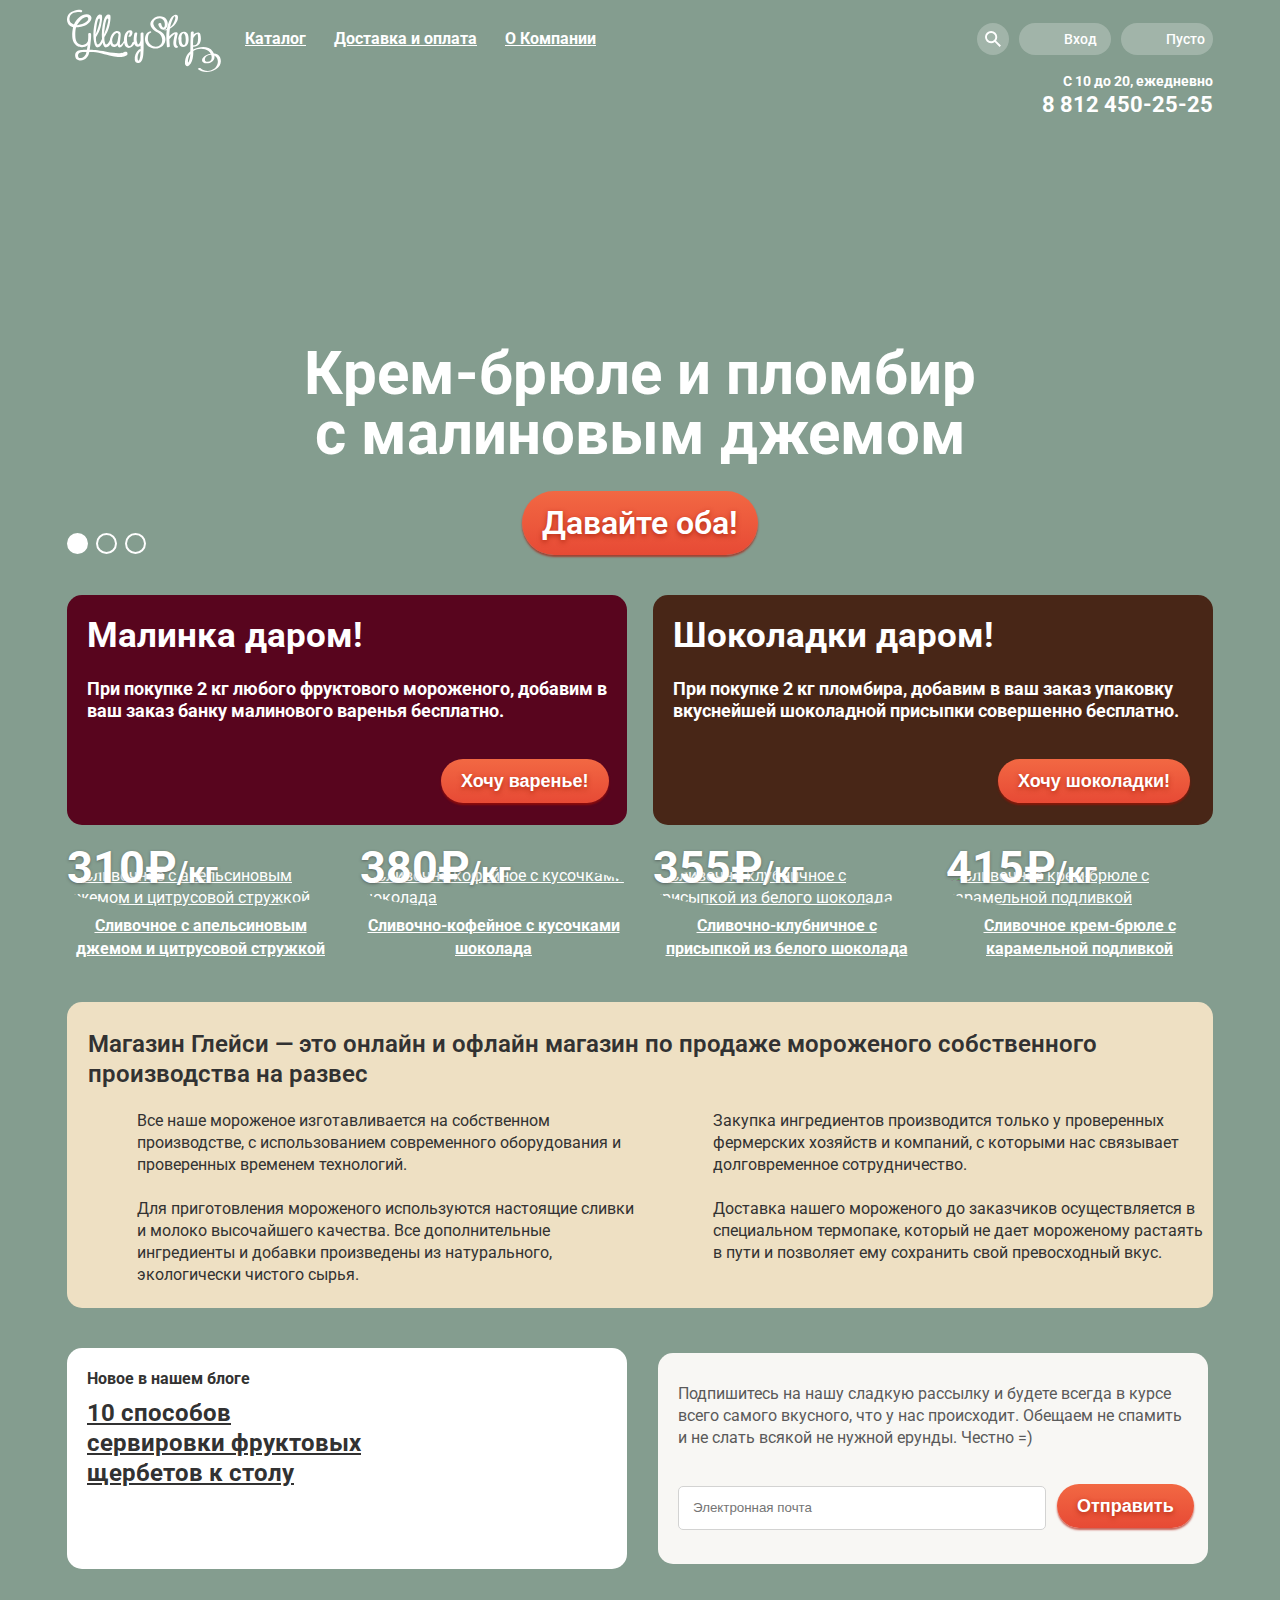
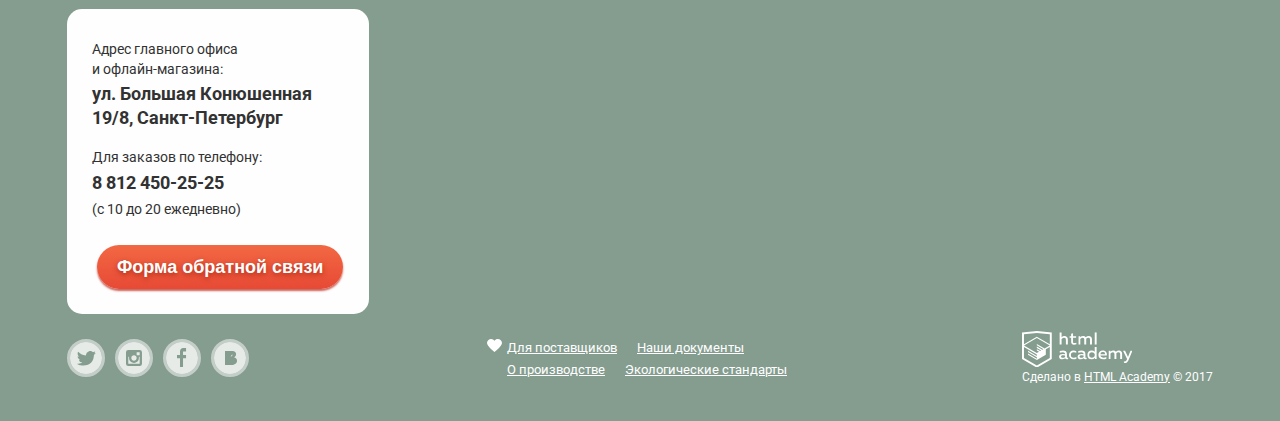
==== commit b8ff9800: "Исправила ошибки, пагинация, бордер на социальные кнопки, выровняла футер, добавила хит на мороженое" ====
--- a/index.html
+++ b/index.html
@@ -99,7 +99,7 @@
               </ul>
             </div>
             <div class="header-contacts">
-              <span class="header-timetable">С 10 до 20, ежедневно</span><br>
+              <span class="header-timetable">С 10 до 20, ежедневно</span>
               <span class="header-phone">8 812 450-25-25</span>
             </div>
           </div>
@@ -137,24 +137,20 @@
 
           <div class="index-columns">
             <section class="raspberries">
-              <div class="raspberries-wrapper">
-                <h3>Малинка даром!</h3>
-                <p>При покупке 2 кг любого фруктового мороженого,
-                 добавим в ваш заказ банку малинового варенья бесплатно.</p>
-                <button type="submit" class="button button-raspberries">
-                  Хочу варенье!
-                </button>
-              </div>
+              <h3>Малинка даром!</h3>
+              <p>При покупке 2 кг любого фруктового мороженого,
+               добавим в ваш заказ банку малинового варенья бесплатно.</p>
+              <button type="submit" class="button button-raspberries">
+                Хочу варенье!
+              </button>
             </section>
             <section class="chocolate">
-              <div class="chocolate-wrapper">
-              <h3>Шоколадки даром!</h3>
-              <p>При покупке 2 кг пломбира,
-                  добавим в ваш заказ упаковку вкуснейшей шоколадной присыпки совершенно бесплатно.</p>
-                <button type="submit" class="button button-chocolate">
-                  Хочу шоколадки!
-                </button>
-              </div>
+            <h3>Шоколадки даром!</h3>
+            <p>При покупке 2 кг пломбира,
+                добавим в ваш заказ упаковку вкуснейшей шоколадной присыпки совершенно бесплатно.</p>
+              <button type="submit" class="button button-chocolate">
+                Хочу шоколадки!
+              </button>
             </section>
           </div>
 
@@ -244,7 +240,7 @@
           <div class="index-columns">
             <section class="blog-news">
               <h3>Новое в нашем блоге</h3>
-              <a class="blog-news-link" href="#">10 способов сервировки <br> фруктовых щербетов к <br>столу</a>
+              <a class="blog-news-link" href="#">10 способов сервировки фруктовых щербетов к столу</a>
             </section>
             <section class="newsletter">
               <div class="newsletter-wrap">
@@ -292,7 +288,7 @@
           <!-- Блоки, которые размечать не нужно -->
           <section class="feedback">
             <h3>
-              Адрес главного офиса<br /> и офлайн-магазина:
+              Адрес главного офиса и офлайн-магазина:
             </h3>
             <p class="address">
               ул. Большая Конюшенная 19/8, Санкт-Петербург
@@ -369,7 +365,7 @@
           </ul>
 
           <ul class="footer-info">
-            <li class="footer-text">
+            <li class="footer-suppliers">
               <a href="#">
                 <span class="suppliers">
                 <svg xmlns="http://www.w3.org/2000/svg" width="15" height="13" viewBox="0 0 15 13"><path fill="#FFF" d="M10.799 0c-1.35 0-2.551.65-3.3
@@ -381,13 +377,13 @@
                 </span>
               </a>
             </li>
-            <li class="footer-text">
+            <li class="footer-documents">
               <a href="#"><span>Наши документы</span></a>
             </li>
-            <li  class="footer-documents">
+            <li  class="footer-production">
               <a href="#"><span>О производстве</span></a>
             </li>
-            <li class="footer-documents">
+            <li class="footer-ecology">
               <a href="#"><span>Экологические стандарты</span></a>
             </li>
           </ul>
--- a/css/style.css
+++ b/css/style.css
@@ -56,7 +56,7 @@
   text-decoration: none;
   text-shadow: 0 2px 5px rgba(160, 32, 11, 0.76);
 
-  background: #f26843;
+  background-color: #f26843;
   background: linear-gradient(to bottom, #f26843 0%, #e74a35 100%);
   border-radius: 50px;
   box-shadow: 0 2px 2px rgba(172, 16, 0, 0.64);
@@ -304,7 +304,20 @@
 }
 
 .sub-menu li:first-child {
-  border-bottom: solid 1px #cacac7;
+  position: relative;
+}
+
+.sub-menu li:first-child::before {
+  content:"";
+
+  position: absolute;
+  top: 34px;
+  left: 7px;
+
+  width: 129px;
+  height: 1px;
+
+  background-color: #d1d0ce;
 }
 
 .sub-menu .sub-menu-title {
@@ -475,14 +488,16 @@
   width: 21px;
   height: 19px;
 
-  background: url("../img/entrance-white.svg") no-repeat;
-  background-position: 0 0;
+  background-image: url("../img/entrance-white.svg");
+  background-repeat: no-repeat;
+  /* background-position: 0 0; */
 }
 
 .button-login:hover::before,
 .button-login:focus::before {
-  background: url("../img/entrance.svg") no-repeat;
-  background-position: 0 0;
+  background-image: url("../img/entrance.svg");
+  background-repeat: no-repeat;
+  /* background-position: 0 0; */
 }
 
 .login-dropdown {
@@ -613,14 +628,14 @@
   width: 21px;
   height: 19px;
 
-  background: url("../img/basket.svg") no-repeat;
-  background-position: 0 0;
+  background-image: url("../img/basket.svg");
+  background-repeat: no-repeat;
 }
 
 .button-basket:hover::before,
 .button-basket:focus::before {
-  background: url("../img/basket-red.svg") no-repeat;
-  background-position: 0 0;
+  background-image: url("../img/basket-red.svg");
+  background-repeat: no-repeat;
 }
 
 .header-buttons-item {
@@ -630,12 +645,18 @@
 /* Контакты */
 
 .header-contacts {
+  position: relative;
+}
+
+.header-timetable {
+  position: absolute;
+  top: 0;
+  right: 0;
+
+
   display: block;
-}
-
-.header-timetable {
-  float: right;
-  padding-bottom: 0px;
+  margin-left: auto;
+  margin-right: 0;
 
   font-size: 14px;
   line-height: 16px;
@@ -643,7 +664,13 @@
 }
 
 .header-phone {
-  float: right;
+  position: absolute;
+  top: 20px;
+  right: 0;
+
+  display: block;
+  margin-left: auto;
+  margin-right: 0;
 
   font-size: 22px;
   line-height: 24px;
@@ -654,23 +681,21 @@
 
 .raspberries {
   width: 560px;
-  padding: 20px;
-  box-sizing: border-box;
 
   color: #ffffff;
 
-  background: url("../img/raspberries-background.jpg") repeat;
+  background-image: url("../img/raspberries-background.jpg");
+  background-repeat: repeat;
   background-color: #58051e;
   border-radius: 15px;
 }
 
-.raspberries-wrapper {
-  position: relative;
-}
-
 .raspberries h3 {
   margin: 0;
-  margin-bottom: 25px;
+  padding: 0;
+  padding-top: 20px;
+  padding-left: 20px;
+  padding-bottom: 22px;
 
   font-size: 35px;
   line-height: 41px;
@@ -678,7 +703,11 @@
 }
 
 .raspberries p {
-  margin-bottom: 80px;
+  margin: 0;
+  padding: 0;
+  padding-left: 20px;
+  padding-right: 20px;
+  padding-bottom: 37px;
 
   font-size: 18px;
   line-height: 22px;
@@ -686,11 +715,9 @@
 }
 
 .button-raspberries {
-  position: absolute;
-  right: 0px;
-  bottom: -75px;
-
   display: inline-block;
+  margin-left: 374px;
+  margin-bottom: 22px;
 
   font-size: 18px;
   line-height: 24px;
@@ -698,23 +725,22 @@
 
 .chocolate {
   width: 560px;
-  padding: 20px;
-  box-sizing: border-box;
 
   color: #ffffff;
 
-  background: url("../img/chocolate-background.jpg") repeat;
+  background-image: url("../img/chocolate-background.jpg");
+  background-repeat: repeat;
   background-color: #482617;
   border-radius: 15px;
 }
 
-.chocolate-wrapper {
-  position: relative;
-}
-
 .chocolate h3 {
   margin: 0;
-  margin-bottom: 25px;
+  padding: 0;
+  padding-top: 20px;
+  padding-left: 20px;
+  padding-right: 20px;
+  padding-bottom: 22px;
 
   font-size: 35px;
   line-height: 41px;
@@ -722,7 +748,10 @@
 }
 
 .chocolate p {
-  margin-bottom: 80px;
+  margin: 0;
+  padding: 0;
+  padding-left: 20px;
+  padding-bottom: 37px;
 
   font-size: 18px;
   line-height: 22px;
@@ -730,11 +759,9 @@
 }
 
 .button-chocolate {
-  position: absolute;
-  right: 0px;
-  bottom: -75px;
-
   display: inline-block;
+  margin-left: 345px;
+  margin-bottom: 22px;
 
   font-size: 18px;
   line-height: 24px;
@@ -750,18 +777,31 @@
   margin-bottom: 37px;
 }
 
+.catalog-hit .catalog-item::after {
+  content: "";
+
+  position: absolute;
+  top: 0px;
+  left: 0px;
+
+  width: 61px;
+  height: 61px;
+
+  background-image: url("../img/hit.svg");
+  background-repeat: no-repeat;
+}
+
+
 /* Преимущества */
 
 .advantages {
   margin-bottom: 40px;
-  padding-top: 20px;
-  padding-bottom: 20px;
-  padding-left: 20px;
-  padding-right: 33px;
 
   color: #323232;
 
-  background: #eee0c3 url("../img/wafer-background.jpg") repeat;
+  background-color: #eee0c3;
+  background-image: url("../img/wafer-background.jpg");
+  background-repeat: no-repeat;
   border-radius: 15px;
 }
 
@@ -774,6 +814,10 @@
 
 .advantages h2 {
   margin: 0;
+  padding: 0;
+  padding-top: 27px;
+  padding-bottom: 21px;
+  padding-left: 21px;
 
   font-size: 24px;
   line-height: 30px;
@@ -782,10 +826,12 @@
 }
 
 .advantages p {
-  width: 540px;
-  margin: 0;
-  padding-left: 57px;
-  padding-top: 26px;
+  margin: 0;
+  padding: 0;
+  width: 570px;
+  padding-left: 70px;
+  padding-bottom: 22px;
+
   box-sizing: border-box;
 
   font-size: 16px;
@@ -794,27 +840,77 @@
 }
 
 .icecream {
+  position: relative;
+}
+
+.icecream::before {
+  content: "";
+
+  position: absolute;
+  top: -10px;
+  left: 13px;
+
+  width: 49px;
+  height: 49px;
+
   background-image: url("../img/ice-cream.svg");
   background-repeat: no-repeat;
-  background-position: left 4px;
 }
 
 .leaf {
+  position: relative;
+}
+
+.leaf::before {
+  content: "";
+
+  position: absolute;
+  top: -10px;
+  left: 13px;
+
+  width: 49px;
+  height: 49px;
+
   background-image: url("../img/eco.svg");
   background-repeat: no-repeat;
-  background-position: left 4px;
 }
 
 .cow {
+  position: relative;
+}
+
+.cow::before {
+  content: "";
+
+  position: absolute;
+  top: -10px;
+  left: 13px;
+
+  width: 49px;
+  height: 49px;
+
   background-image: url("../img/cow.svg");
   background-repeat: no-repeat;
-  background-position: left 4px;
-}
+}
+
 
 .fridge {
+  position: relative;
+}
+
+.fridge::before {
+  content: "";
+
+  position: absolute;
+  top: -10px;
+  left: 13px;
+
+  width: 49px;
+  height: 49px;
+
   background-image: url("../img/thermometer.svg");
   background-repeat: no-repeat;
-  background-position: left 4px;
+
 }
 
 /* Колонки */
@@ -827,19 +923,21 @@
 
 .blog-news {
   width: 560px;
-  padding: 20px;
-  box-sizing: border-box;
 
   color: #323232;
 
-  background: url("../img/strawberry-background.jpg") repeat;
+  background-image: url("../img/strawberry-background.jpg");
+  background-repeat: repeat;
   background-color: #ffffff;
   border-radius: 15px;
 }
 
 .blog-news h3 {
   margin: 0;
-  margin-bottom: 5px;
+  padding: 0;
+  padding-top: 20px;
+  padding-left: 20px;
+  padding-bottom: 8px;
 
   font-size: 16px;
   line-height: 22px;
@@ -848,6 +946,9 @@
 .blog-news a {
   display: block;
   width: 285px;
+  padding-left: 20px;
+  padding-right: 263px;
+  padding-bottom: 80px;
 
   font-size: 24px;
   line-height: 30px;
@@ -865,16 +966,11 @@
   padding: 5px;
   box-sizing: border-box;
 
-  background: url("../img/bg-post.svg") no-repeat;
+  background-image: url("../img/bg-post.svg");
+  background-repeat: repeat;
 }
 
 .newsletter-wrap {
-  position: relative;
-
-  min-height: 210px;
-  padding: 20px;
-  box-sizing: border-box;
-
   color: #5a5a5a;
 
   background-color: #f8f7f4;
@@ -883,6 +979,10 @@
 
 .newsletter p {
   margin: 0;
+  padding: 0;
+  padding-top: 30px;
+  padding-left: 20px;
+  padding-right: 20px;
   margin-bottom: 35px;
 
   font-size: 16px;
@@ -893,8 +993,9 @@
   display: inline-block;
   width: 368px;
   height: 44px;
-  margin-right: 9px;
   padding-left: 14px;
+  margin-left: 20px;
+  margin-bottom: 34px;
   box-sizing: border-box;
 
   font-weight: 700;
@@ -936,11 +1037,7 @@
 }
 
 .button-form {
-  position: absolute;
-  right: 10px;
-  bottom: 43px;
-
-  display: inline-block;
+  margin-left: 7px;
 
   font-size: 18px;
   line-height: 24px;
@@ -957,9 +1054,6 @@
   z-index: 5;
 
   width: 477px;
-  min-height: 442px;
-  padding: 25px;
-  padding-top: 15px;
   box-sizing: border-box;
 
   background-color: #f8f7f4;
@@ -969,8 +1063,8 @@
 
 .modal-close {
   position: absolute;
-  top: 15px;
-  right: 25px;
+  top: 16px;
+  right: 26px;
 
   background-color: transparent;
   border: 0;
@@ -982,6 +1076,8 @@
   content: "";
 
   position: absolute;
+  top: 16px;
+  right: 26px;
 
   width: 22px;
   height: 3px;
@@ -999,7 +1095,10 @@
 
 .modal-feedback h3 {
   margin: 0;
-  margin-bottom: 23px;
+  padding: 0;
+  margin-left: 24px;
+  padding-top: 16px;
+  margin-bottom: 20px;
 
   font-size: 24px;
   line-height: 28px;
@@ -1010,7 +1109,8 @@
 .feedback-input {
   display: block;
   width: 267px;
-  min-height: 44px;
+  height: 44px;
+  margin-left: 24px;
   margin-bottom: 20px;
   padding-left: 15px;
   box-sizing: border-box;
@@ -1057,8 +1157,9 @@
 
 .feedback-textarea {
   width: 428px;
-  min-height: 155px;
-  margin-bottom: 25px;
+  height: 155px;
+  margin-left: 24px;
+  margin-bottom: 23px;
   padding: 5px 15px;
   box-sizing: border-box;
 
@@ -1100,7 +1201,8 @@
 }
 
 .button-modal-feedback {
-  float: right;
+  margin-left: 322px;
+  margin-bottom: 22px;
 
   font-size: 18px;
   line-height: 24px;
@@ -1115,13 +1217,12 @@
   /* width: 100%; */
   /* height: 100%; */
 /*  */
-  /* background: rgba(99, 115, 106, 0.6); */
+  /* background-color: rgba(99, 115, 106, 0.6); */
 /* } */
 
 /* Форма обратной связи */
 
 .feedback {
-  position: relative;
   width: 302px;
 
   color:#323232;
@@ -1135,6 +1236,7 @@
   padding: 0;
   padding-top: 30px;
   padding-left: 25px;
+  padding-right: 128px;
   padding-bottom: 3px;
 
   font-size: 14px;
@@ -1160,7 +1262,7 @@
   padding: 0;
   padding-left: 25px;
   padding-right: 100px;
-  padding-bottom: 95px;
+  padding-bottom: 26px;
 
   font-size: 14px;
   line-height: 20px;
@@ -1179,9 +1281,8 @@
 }
 
 .button-feedback {
-  position: absolute;
-  bottom: 30px;
-  left: 25px;
+  margin-bottom: 25px;
+  margin-left: 30px;
 
   font-size: 18px;
   line-height: 24px;
@@ -1209,7 +1310,8 @@
   width: 21px;
   height: 19px;
 
-  background: url("../img/basket-red.svg") no-repeat;
+  background-image: url("../img/basket-red.svg");
+  background-repeat: no-repeat;
   background-position: 0 0;
 }
 
@@ -1237,11 +1339,25 @@
 }
 
 .cart-item {
+  position: relative;
+
   width: 540px;
   padding: 20px 25px;
-
-  border-bottom: solid 1px #cacac7;
-}
+}
+
+.cart-item::before {
+  content:"";
+
+  position: absolute;
+  top: 130px;
+  left: 14px;
+
+  width: 512px;
+  height: 1px;
+
+  background-color: #d1d0ce;
+}
+
 
 .cart-item td:first-child {
   padding-top: 20px;
@@ -1329,7 +1445,7 @@
   color: #323232;
 }
 
-.site-button {
+.cart-block-button {
   margin-bottom: 20px;
   margin-right: 15px;
 
@@ -1372,6 +1488,7 @@
   content: "»";
 
   position: absolute;
+  top:0;
   left: 61px;
 }
 
@@ -1422,7 +1539,7 @@
   width: 193px;
   margin-top: 7px;
   padding-left: 16px;
-  padding-bottom: 5px;
+  padding-bottom: 2px;
 
   color: #ffffff;
 
@@ -1453,7 +1570,7 @@
   padding-right: 21px;
   padding-left: 21px;
 
-  background-color: rgb(255, 255, 255, 0.2);
+  background-color: rgba(255, 255, 255, 0.2);
 
   border-radius: 30px;
 }
@@ -1461,14 +1578,14 @@
 .range-controls .scale {
   height: 4px;
 
-  background: #d1dad3;
+  background-color: #d1dad3;
 }
 
 .range-controls .bar {
   width: 70%;
   height: 4px;
 
-  background: #f8f7f4;
+  background-color: #f8f7f4;
 }
 
 .range-controls .toggle {
@@ -1531,7 +1648,7 @@
 }
 
 .filter-radio input[type="radio"]:checked + .radio-indicator {
-  background: url("../img/radio-on.svg");
+  background-image: url("../img/radio-on.svg");
 }
 
 /*  Наполнители */
@@ -1549,7 +1666,12 @@
 
 .filter-checkbox {
   position: relative;
+
   margin-left: 12px;
+  padding-left: 25px;
+  padding-right: 12px;
+
+  cursor: pointer;
 }
 
 .filter-checkbox:first-child {
@@ -1567,7 +1689,7 @@
 }
 
 .filter-checkbox input[type="checkbox"]:checked + .checkbox-indicator {
-  background: url("../img/checkbox-on.svg");
+  background-image: url("../img/checkbox-on.svg");
 }
 
 /*  Применить */
@@ -1584,7 +1706,8 @@
   line-height: 18px;
   text-shadow: none;
 
-  background: rgb(255, 255, 255, 0.2);
+  background: none;
+  background-color: rgba(255, 255, 255, 0.2);
   box-shadow: none;
   border: 2px solid #ffffff;
 }
@@ -1593,29 +1716,18 @@
 .button-filter:focus {
   color: #323232;
 
-  background: #ffffff;
+  background: none;
+  background-color: #ffffff;
   box-shadow: none;
 }
 
 .button-filter:active {
   color: #323232;
 
-  background: #ededed;
+  background-color: #ededed;
   box-shadow: inset 0px 2px 1px 0px #696969;
 }
 
-.filter-checkbox {
-  position: relative;
-
-  padding-left: 25px;
-  padding-right: 12px;
-
-  cursor: pointer;
-}
-
-.checkbox-indicator {
-
-}
 
 /* Каталог */
 
@@ -1683,7 +1795,7 @@
   padding: 0;
 }
 
- /*  */
+ /* Бытрый просмотр при наведении */
 
 .catalog-item:hover::before {
   content:"";
@@ -1714,6 +1826,7 @@
   bottom: -45px;
   left: 42px;
   z-index: 2;
+
   font-size: 18px;
   line-height: 24px;
 }
@@ -1725,6 +1838,7 @@
   justify-content: flex-end;
   list-style: none;
   margin-top: 50px;
+  padding-right: 30px;
 }
 
 .pagination-item {
@@ -1749,8 +1863,12 @@
   background-color: #ffffff;
 }
 
-.pagination-item:not(.pagination-item-current):hover {
+.pagination-item:hover {
   background-color: rgba(255, 255, 255, 0.2);
+}
+
+.pagination-item-current:hover {
+  background-color: #ffffff;
 }
 
 .pagination-item:active {
@@ -1759,26 +1877,54 @@
   background-color: #ffffff;
 }
 
-
-
-/* .prev { */
-  /* display: inline-block; */
-  /* text-indent: -1000px; */
-  /* margin-right: 10px; */
-  /* background: url("../img/icon-right-small.svg") no-repeat; */
-/* } */
-
-/* .next { */
-  /* text-indent: -9999px; */
-  /* margin-left: 10px; */
-  /* background: url("../img/icon-right-small.svg") no-repeat; */
-
-/* } */
+.prev {
+  position: relative;
+}
+
+.prev::before {
+  content: "";
+
+  position: absolute;
+  top: 7px;
+  right: 22px;
+
+  width: 8px;
+  height: 12px;
+
+  background-image: url("../img/icon-right-small.svg");
+  background-repeat: no-repeat;
+}
+
+.prev::before {
+  transform: rotate(180deg);
+}
+
+
+.disabled {
+  opacity: 0.4;
+}
+
+.next {
+  position: relative;
+}
+
+.next::before {
+  content: "";
+
+  position: absolute;
+  top: 7px;
+  left: 22px;
+
+  width: 8px;
+  height: 12px;
+
+  background-image: url("../img/icon-right-small.svg");
+  background-repeat: no-repeat;
+}
 
 .line {
   width: 100%;
   height: 1px;
-  margin-bottom: 5px;
 
   background-color: rgba(255, 255, 255, 0.2);
 }
@@ -1786,8 +1932,8 @@
 /* Футер */
 
 .main-footer {
-  min-height: 100px;
-  margin-top: 30px;
+  margin-top: 17px;
+  margin-bottom: 35px;
 }
 
 .main-footer .container {
@@ -1806,15 +1952,15 @@
   padding: 0;
 }
 
-.social-button {
-  display: block;
+.footer-social li {
   width: 32px;
   height: 32px;
-  box-sizing: border-box;
-  /* border: 3px solid #c2cec7; */
-  /* border-radius: 50%; */
   margin-right: 10px;
-
+  border: 3px solid #c2cec7;
+  border-radius: 50%;
+}
+
+.social-button {
   opacity: 0.8;
 }
 
@@ -1823,6 +1969,10 @@
   opacity: 1;
 }
 
+.social-button:active {
+  opacity: 0.9;
+}
+
 /* Инфо */
 
 .footer-info {
@@ -1830,17 +1980,19 @@
 
   display: flex;
   flex-wrap: wrap;
-  justify-content: space-between;
-  width: 340px;
-  padding: 0;
-  box-sizing: border-box;
-
-  align-items: center;
+
+  width: 307px;
+  padding: 0;
+  margin: 0;
+}
+
+.footer-info li {
+  margin: 0;
+  padding: 0;
+  margin-left: 20px;
 }
 
 .footer-info a {
-  /* padding-bottom: 2px; */
-
   font-size: 13px;
   line-height: 18px;
   color: #ffffff;
@@ -1855,27 +2007,13 @@
  fill: #ffbc9e;
 }
 
-.footer-documents {
-  width: 170px;
-}
-
-.footer-text {
-  width: 170px;
-}
-
 .suppliers {
   position: absolute;
   top: 3px;
-  left: -23px;
-
-  display: block;
+  left: 0px;
 }
 
 /* Копирайт */
-
-.footer-copyright {
-  width: 267px;
-}
 
 .copyright-text {
   display: block;
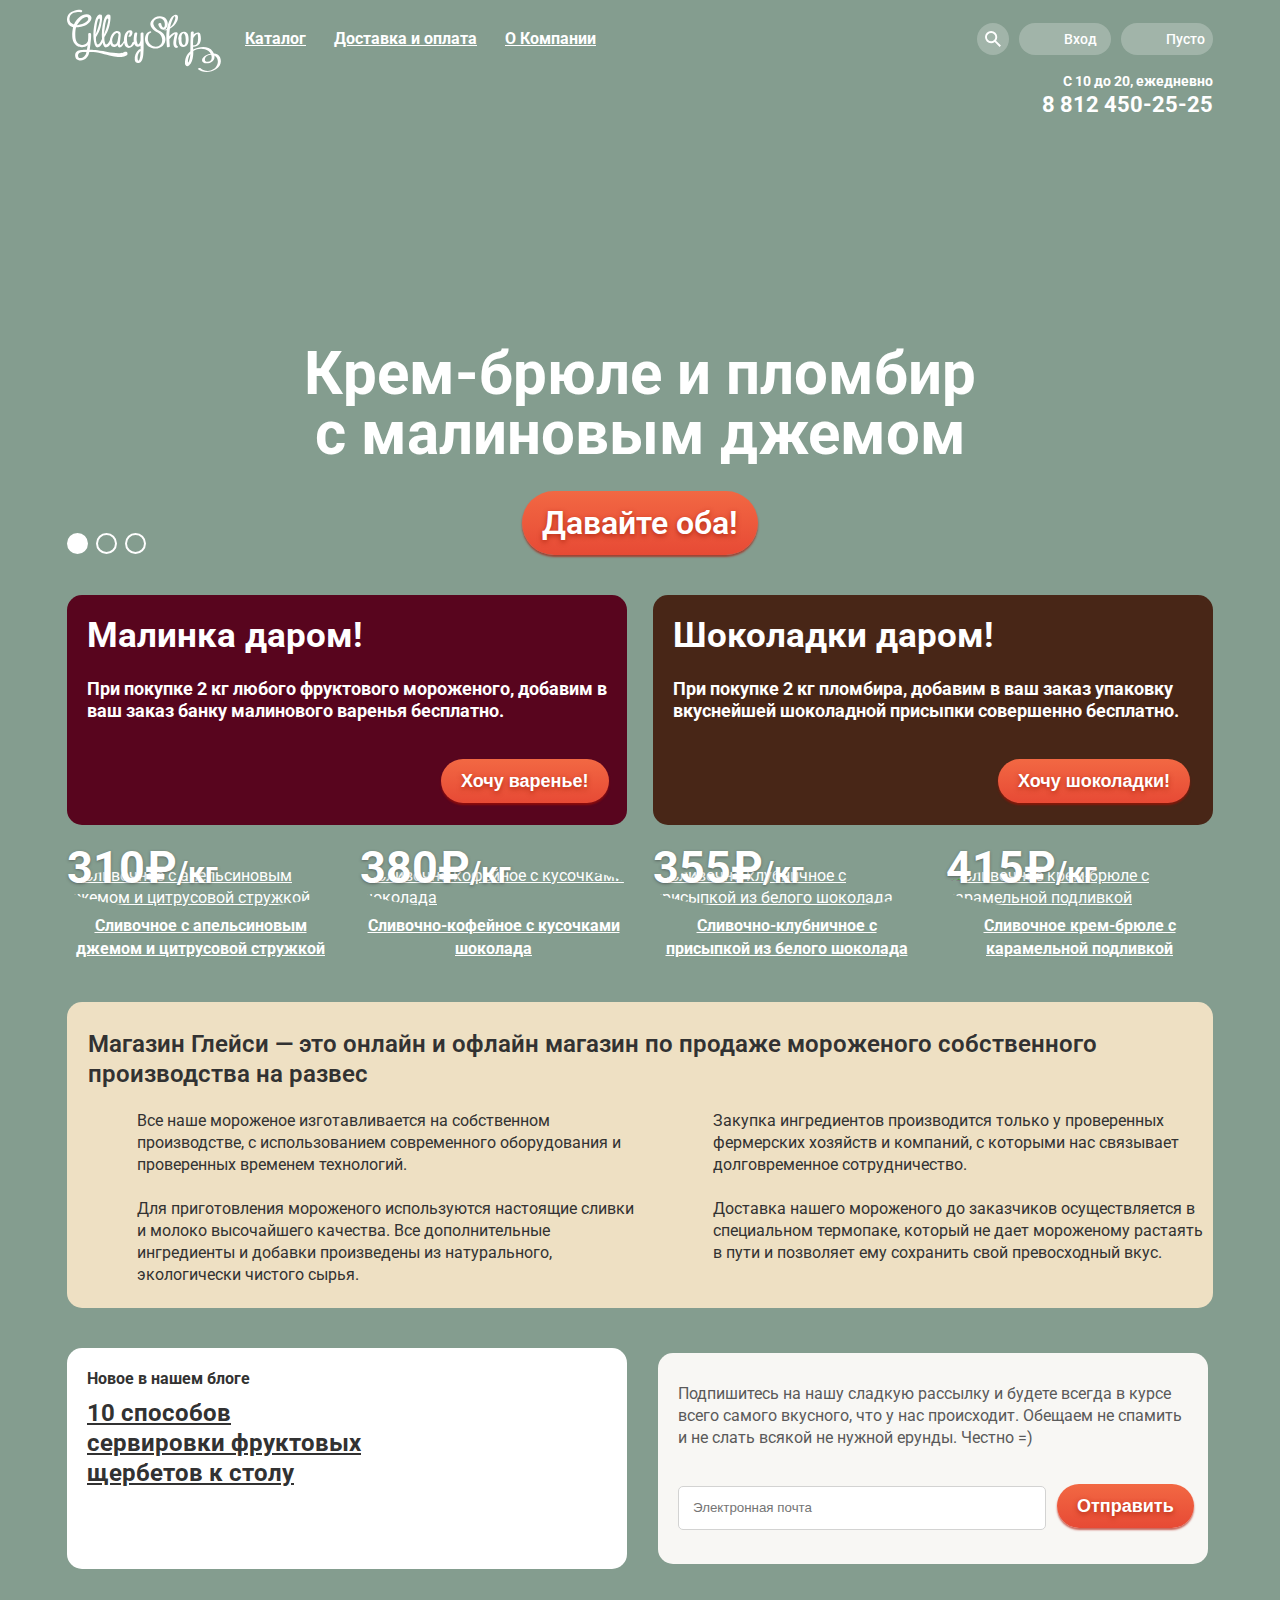
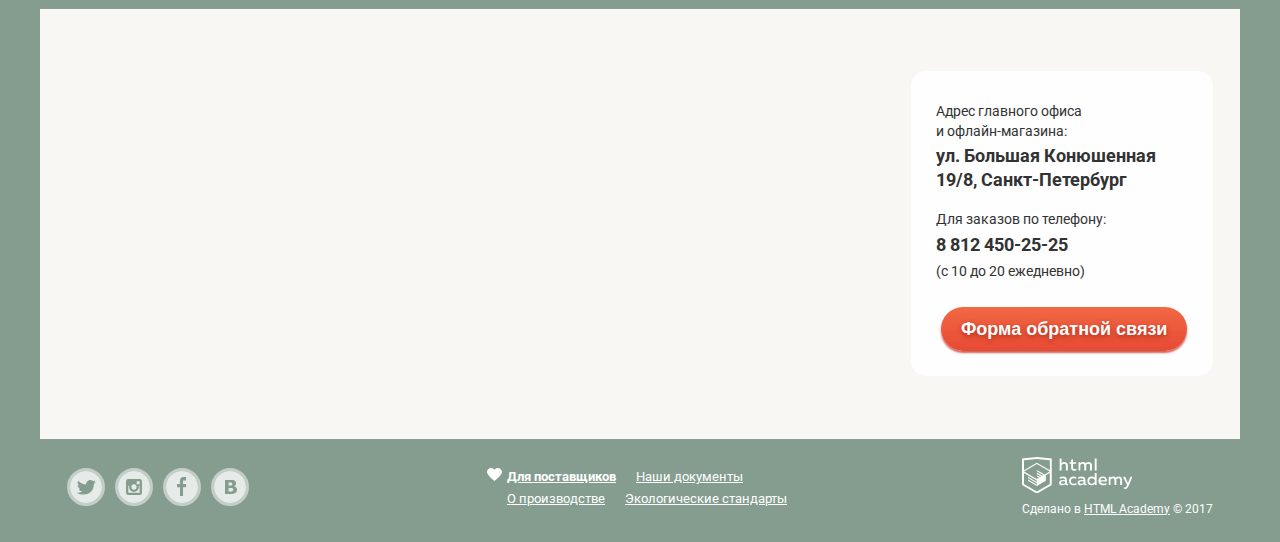
==== commit 6bd8803a: "javascript" ====
--- a/index.html
+++ b/index.html
@@ -55,7 +55,7 @@
                   <a class="button-search" href="#">
                     <span class="visually-hidden">Поиск</span>
                     <svg xmlns="http://www.w3.org/2000/svg" xmlns:xlink="http://www.w3.org/1999/xlink" width="16" height="16" viewBox="0 0 17 17">
-                      <path fill="#fff" d="M16.958 15.527L11.75 10.32A6.455 6.455 0 0 0 13 6.5
+                      <path fill="#FFF" d="M16.958 15.527L11.75 10.32A6.455 6.455 0 0 0 13 6.5
                       6.5 6.5 0 1 0 6.5 13a6.465 6.465 0 0 0 3.839-1.263l5.205 5.204 1.414-1.414zM6.5
                       11C4.019 11 2 8.981 2 6.5S4.019 2 6.5 2 11 4.019 11 6.5 8.981 11 6.5 11z"/>
                     </svg>
@@ -105,202 +105,209 @@
           </div>
         </header>
 
-        <main class="container">
-          <h1 class="visually-hidden">Магазин мороженого «Глейси»</h1>
-          <section class="slider">
-            <div class="slider-controls">
-              <label for="product-1">Первый</label>
-              <label for="product-2">Второй</label>
-              <label for="product-3">Третий</label>
+        <main>
+          <div class="container">
+            <h1 class="visually-hidden">Магазин мороженого «Глейси»</h1>
+            <section class="slider">
+              <div class="slider-controls">
+                <label for="product-1">Первый</label>
+                <label for="product-2">Второй</label>
+                <label for="product-3">Третий</label>
+              </div>
+              <ul class="slider-list">
+                <li class="slider-item slide" id="slide1">
+                  <h3 class="slide-title">
+                    Крем-брюле и пломбир с малиновым джемом
+                  </h3>
+                  <a class="button slide-button" href="#">Давайте оба!</a>
+                </li>
+                <li class="slider-item slide" id="slide2">
+                  <h3 class="slide-title">
+                    Шоколадный пломбир и лимонный сорбет
+                  </h3>
+                  <a class="button slide-button" href="#">Давайте оба!</a>
+                </li>
+                <li class="slider-item slide" id="slide3">
+                  <h3 class="slide-title">
+                    Пломбир с помадкой и клубничный щербет
+                  </h3>
+                  <a class="button slide-button" href="#">Давайте оба!</a>
+                </li>
+              </ul>
+            </section>
+
+            <div class="index-columns">
+              <section class="raspberries">
+                <h3>Малинка даром!</h3>
+                <p>При покупке 2 кг любого фруктового мороженого,
+                 добавим в ваш заказ банку малинового варенья бесплатно.</p>
+                <button type="submit" class="button button-raspberries">
+                  Хочу варенье!
+                </button>
+              </section>
+              <section class="chocolate">
+              <h3>Шоколадки даром!</h3>
+              <p>При покупке 2 кг пломбира,
+                  добавим в ваш заказ упаковку вкуснейшей шоколадной присыпки совершенно бесплатно.</p>
+                <button type="submit" class="button button-chocolate">
+                  Хочу шоколадки!
+                </button>
+              </section>
             </div>
-            <ul class="slider-list">
-              <li class="slider-item slide" id="slide1">
-                <h3 class="slide-title">
-                  Крем-брюле и пломбир с малиновым джемом
-                </h3>
-                <a class="button slide-button" href="#">Давайте оба!</a>
-              </li>
-              <li class="slider-item slide" id="slide2">
-                <h3 class="slide-title">
-                  Шоколадный пломбир и лимонный сорбет
-                </h3>
-                <a class="button slide-button" href="#">Давайте оба!</a>
-              </li>
-              <li class="slider-item slide" id="slide3">
-                <h3 class="slide-title">
-                  Пломбир с помадкой и клубничный щербет
-                </h3>
-                <a class="button slide-button" href="#">Давайте оба!</a>
-              </li>
-            </ul>
-          </section>
-
-          <div class="index-columns">
-            <section class="raspberries">
-              <h3>Малинка даром!</h3>
-              <p>При покупке 2 кг любого фруктового мороженого,
-               добавим в ваш заказ банку малинового варенья бесплатно.</p>
-              <button type="submit" class="button button-raspberries">
-                Хочу варенье!
-              </button>
+
+            <section class="catalog-hit">
+              <ul class="catalog-list">
+                <li class="catalog-item">
+                  <a class="catalog-item-image" href="#">
+                    <img src="img/ice-cream/ice-cream-1.jpg" width="267" height="267" alt="Сливочное с апельсиновым джемом и цитрусовой стружкой">
+                  </a>
+                  <p class="catalog-item-price">310₽<span class="catalog-item-weight">/кг</span>
+                  </p>
+                  <h3>
+                    <a href="#" class="catalog-item-title">
+                      Сливочное с апельсиновым джемом и цитрусовой стружкой
+                    </a>
+                  </h3>
+                  <a class="button button-catalog" href="#">
+                      Быстрый просмотр
+                  </a>
+                </li>
+
+                <li class="catalog-item">
+                  <a class="catalog-item-image" href="#">
+                    <img src="img/ice-cream/ice-cream-2.jpg" width="267" height="267" alt="Сливочно-кофейное с кусочками шоколада">
+                  </a>
+                  <p class="catalog-item-price">380₽<span class="catalog-item-weight">/кг</span>
+                  </p>
+                  <h3>
+                    <a href="#" class="catalog-item-title">
+                      Сливочно-кофейное с кусочками шоколада
+                    </a>
+                  </h3>
+                  <a class="button button-catalog" href="#">
+                      Быстрый просмотр
+                  </a>
+                </li>
+
+                <li class="catalog-item">
+                  <a class="catalog-item-image" href="#">
+                    <img src="img/ice-cream/ice-cream-3.jpg" width="267" height="267" alt="Сливочно-клубничное с присыпкой из белого шоколада">
+                  </a>
+                  <p class="catalog-item-price">355₽<span class="catalog-item-weight">/кг</span>
+                  </p>
+                  <h3>
+                    <a href="#" class="catalog-item-title">
+                      Сливочно-клубничное с присыпкой из белого шоколада
+                    </a>
+                  </h3>
+                  <a class="button button-catalog" href="#">
+                      Быстрый просмотр
+                  </a>
+                </li>
+
+                <li class="catalog-item">
+                  <a class="catalog-item-image" href="#">
+                      <img src="img/ice-cream/ice-cream-4.jpg" width="267" height="267" alt="Сливочное крем-брюле с карамельной подливкой">
+                  </a>
+                  <p class="catalog-item-price">415₽<span class="catalog-item-weight">/кг</span>
+                  </p>
+                  <h3>
+                    <a href="#" class="catalog-item-title">
+                      Сливочное крем-брюле с карамельной подливкой
+                    </a>
+                  </h3>
+                  <a class="button button-catalog" href="#">
+                      Быстрый просмотр
+                  </a>
+                </li>
+              </ul>
             </section>
-            <section class="chocolate">
-            <h3>Шоколадки даром!</h3>
-            <p>При покупке 2 кг пломбира,
-                добавим в ваш заказ упаковку вкуснейшей шоколадной присыпки совершенно бесплатно.</p>
-              <button type="submit" class="button button-chocolate">
-                Хочу шоколадки!
-              </button>
+
+            <section class="advantages">
+              <h2> Магазин Глейси — это онлайн и офлайн магазин по продаже мороженого
+                  собственного производства на развес</h2>
+              <div class="advantages-icecream">
+                <p class="icecream">Все наше мороженое изготавливается на собственном производстве,
+                    с использованием современного оборудования и проверенных временем технологий.</p>
+                <p class="cow">Закупка ингредиентов производится только у проверенных фермерских хозяйств и компаний,
+                   с которыми нас связывает долговременное сотрудничество.</p>
+                <p class="leaf">Для приготовления мороженого используются настоящие сливки и молоко высочайшего качества.
+                   Все дополнительные ингредиенты и добавки произведены из натурального, экологически чистого сырья.</p>
+                <p class="fridge">Доставка нашего мороженого до заказчиков осуществляется в специальном термопаке,
+                 который не дает мороженому растаять в пути и позволяет ему сохранить свой превосходный вкус.</p>
+              </div>
             </section>
-          </div>
-
-          <section class="catalog-hit">
-            <ul class="catalog-list">
-              <li class="catalog-item">
-                <a class="catalog-item-image" href="#">
-                  <img src="img/ice-cream/ice-cream-1.jpg" width="267" height="267" alt="Сливочное с апельсиновым джемом и цитрусовой стружкой">
-                </a>
-                <p class="catalog-item-price">310₽<span class="catalog-item-weight">/кг</span>
-                </p>
-                <h3>
-                  <a href="#" class="catalog-item-title">
-                    Сливочное с апельсиновым джемом и цитрусовой стружкой
-                  </a>
-                </h3>
-                <a class="button button-catalog" href="#">
-                    Быстрый просмотр
-                </a>
-              </li>
-
-              <li class="catalog-item">
-                <a class="catalog-item-image" href="#">
-                  <img src="img/ice-cream/ice-cream-2.jpg" width="267" height="267" alt="Сливочно-кофейное с кусочками шоколада">
-                </a>
-                <p class="catalog-item-price">380₽<span class="catalog-item-weight">/кг</span>
-                </p>
-                <h3>
-                  <a href="#" class="catalog-item-title">
-                    Сливочно-кофейное с кусочками шоколада
-                  </a>
-                </h3>
-                <a class="button button-catalog" href="#">
-                    Быстрый просмотр
-                </a>
-              </li>
-
-              <li class="catalog-item">
-                <a class="catalog-item-image" href="#">
-                  <img src="img/ice-cream/ice-cream-3.jpg" width="267" height="267" alt="Сливочно-клубничное с присыпкой из белого шоколада">
-                </a>
-                <p class="catalog-item-price">355₽<span class="catalog-item-weight">/кг</span>
-                </p>
-                <h3>
-                  <a href="#" class="catalog-item-title">
-                    Сливочно-клубничное с присыпкой из белого шоколада
-                  </a>
-                </h3>
-                <a class="button button-catalog" href="#">
-                    Быстрый просмотр
-                </a>
-              </li>
-
-              <li class="catalog-item">
-                <a class="catalog-item-image" href="#">
-                    <img src="img/ice-cream/ice-cream-4.jpg" width="267" height="267" alt="Сливочное крем-брюле с карамельной подливкой">
-                </a>
-                <p class="catalog-item-price">415₽<span class="catalog-item-weight">/кг</span>
-                </p>
-                <h3>
-                  <a href="#" class="catalog-item-title">
-                    Сливочное крем-брюле с карамельной подливкой
-                  </a>
-                </h3>
-                <a class="button button-catalog" href="#">
-                    Быстрый просмотр
-                </a>
-              </li>
-            </ul>
-          </section>
-
-          <section class="advantages">
-            <h2> Магазин Глейси — это онлайн и офлайн магазин по продаже мороженого
-                собственного производства на развес</h2>
-            <div class="advantages-icecream">
-              <p class="icecream">Все наше мороженое изготавливается на собственном производстве,
-                  с использованием современного оборудования и проверенных временем технологий.</p>
-              <p class="cow">Закупка ингредиентов производится только у проверенных фермерских хозяйств и компаний,
-                 с которыми нас связывает долговременное сотрудничество.</p>
-              <p class="leaf">Для приготовления мороженого используются настоящие сливки и молоко высочайшего качества.
-                 Все дополнительные ингредиенты и добавки произведены из натурального, экологически чистого сырья.</p>
-              <p class="fridge">Доставка нашего мороженого до заказчиков осуществляется в специальном термопаке,
-               который не дает мороженому растаять в пути и позволяет ему сохранить свой превосходный вкус.</p>
+
+            <div class="index-columns">
+              <section class="blog-news">
+                <h3>Новое в нашем блоге</h3>
+                <a class="blog-news-link" href="#">10 способов сервировки фруктовых щербетов к столу</a>
+              </section>
+              <section class="newsletter">
+                <div class="newsletter-wrap">
+                  <h3 class="visually-hidden">Рассылка</h3>
+                  <p>Подпишитесь на нашу сладкую рассылку и будете всегда в курсе всего самого вкусного,
+                   что у нас происходит. Обещаем не спамить и не слать всякой не нужной ерунды. Честно =)</p>
+                  <form class="email-form" action="https://echo.htmlacademy.ru" method="post">
+                    <label class="visually-hidden" for="email">
+                      Ваша электронная почта
+                    </label>
+                    <input class="newsletter-email" id="email" type="email" name="email" placeholder="Электронная почта">
+                    <button type="submit" class="button button-form">
+                      Отправить
+                    </button>
+                  </form>
+                </div>
+              </section>
             </div>
-          </section>
-
-          <div class="index-columns">
-            <section class="blog-news">
-              <h3>Новое в нашем блоге</h3>
-              <a class="blog-news-link" href="#">10 способов сервировки фруктовых щербетов к столу</a>
-            </section>
-            <section class="newsletter">
-              <div class="newsletter-wrap">
-                <h3 class="visually-hidden">Рассылка</h3>
-                <p>Подпишитесь на нашу сладкую рассылку и будете всегда в курсе всего самого вкусного,
-                 что у нас происходит. Обещаем не спамить и не слать всякой не нужной ерунды. Честно =)</p>
-                <form class="email-form" action="https://echo.htmlacademy.ru" method="post">
-                  <label class="visually-hidden" for="email">
-                    Ваша электронная почта
-                  </label>
-                  <input class="newsletter-email" id="email" type="email" name="email" placeholder="Электронная почта">
-                  <button type="submit" class="button button-form">
+
+            <section class="modal-feedback">
+              <h3>Мы обязательно вам ответим!</h3>
+              <form class="feedback-form" action="https://echo.htmlacademy.ru" method="post">
+                <button class="modal-close" type="button">
+                  <span class="visually-hidden">Закрыть</span>
+                </button>
+                  <p>
+                    <label class="visually-hidden" for="feedback-username">
+                      Ваше имя
+                    </label>
+                    <input class="feedback-input" id="feedback-username" type="text" name="username" placeholder="Как вас зовут?">
+                  </p>
+                  <p>
+                    <label class="visually-hidden" for="feedback-email">
+                      Ваша электронная почта
+                    </label>
+                    <input class="feedback-input" id="feedback-email" type="email" name="email" placeholder="Ваша почта для ответа?">
+                  </p>
+                  <textarea class="feedback-textarea" name="comment" id="comment-field" placeholder="Напишите что-нибудь..."></textarea>
+                  <button class="button button-modal-feedback" type="submit">
                     Отправить
                   </button>
-                </form>
-              </div>
+              </form>
             </section>
+            <div class="overlay"></div>
           </div>
 
-          <section class="modal modal-feedback">
-            <h3>Мы обязательно вам ответим!</h3>
-            <form class="feedback-form" action="https://echo.htmlacademy.ru" method="post">
-              <button class="modal-close" type="button">
-                <span class="visually-hidden">Закрыть</span>
+          <section class="index-map">
+            <iframe src="https://www.google.com/maps/embed?pb=!1m18!1m12!1m3!1d1998.603787253323!2d30.32085871632972!3d59.93871648187622!2m3!1f0!2f0!3f0!3m2!1i1024!2i768!4f13.1!3m3!1m2!1s0x4696310fca145cc1%3A0x42b32648d8238007!2z0JHQvtC70YzRiNCw0Y8g0JrQvtC90Y7RiNC10L3QvdCw0Y8g0YPQuy4sIDE5LzgsINCh0LDQvdC60YIt0J_QtdGC0LXRgNCx0YPRgNCzLCAxOTExODY!5e0!3m2!1sru!2sru!4v1544822776548"
+              width="1200" height="430" style="border:0" allowfullscreen>
+            </iframe>
+            <div class="feedback">
+              <h3>
+                Адрес главного офиса и офлайн-магазина:
+              </h3>
+              <p class="address">
+                ул. Большая Конюшенная 19/8, Санкт-Петербург
+              </p>
+              <p class="feedback-phone">
+                Для заказов по телефону:
+                <span class="phone-number">8 812 450-25-25</span><br />
+                (с 10 до 20 ежедневно)
+              </p>
+              <button class="button button-feedback" type="submit">
+                Форма обратной связи
               </button>
-                <p>
-                  <label class="visually-hidden" for="username">
-                    Ваше имя
-                  </label>
-                  <input class="feedback-input" id="username" type="text" name="username" placeholder="Как вас зовут?">
-                </p>
-                <p>
-                  <label class="visually-hidden" for="feedback-email">
-                    Ваша электронная почта
-                  </label>
-                  <input class="feedback-input" id="feedback-email" type="email" name="email" placeholder="Ваша почта для ответа?">
-                </p>
-                <textarea class="feedback-textarea" name="comment" id="comment-field" placeholder="Напишите что-нибудь..."></textarea>
-                <button class="button button-modal-feedback" type="submit">
-                  Отправить
-                </button>
-            </form>
-          </section>
-          <div class="overlay"></div>
-          <!-- Блоки, которые размечать не нужно -->
-          <section class="feedback">
-            <h3>
-              Адрес главного офиса и офлайн-магазина:
-            </h3>
-            <p class="address">
-              ул. Большая Конюшенная 19/8, Санкт-Петербург
-            </p>
-            <p class="feedback-phone">
-              Для заказов по телефону:
-              <span class="phone-number">8 812 450-25-25</span><br />
-              (с 10 до 20 ежедневно)
-            </p>
-            <button class="button button-feedback" type="submit">
-              Форма обратной связи
-            </button>
+            </div>
           </section>
         </main>
       </div>
@@ -350,15 +357,11 @@
             <li>
               <a class="social-button" href="#">
                 <span class="visually-hidden">Аккаунт Глейси в Вконтакте</span>
-                <svg xmlns="http://www.w3.org/2000/svg" width="32" height="32" viewBox="0 0 32 32"><g fill="#FFF">
-                  <path d="M16.637 14.495c.402-.019.719-.082.951-.188.326-.145.54-.33.641-.559.101-.229.15-.496.15-.797 0-.232-.058-.465-.174-.697-.116-
-                  .232-.322-.405-.617-.517-.264-.1-.592-.155-.984-.165a76.242 76.242 0 0 0-1.652-.014h-.339v2.965h.565c.571 0 1.057-.009 1.459-.028zM18.118
-                   17.084c-.282-.081-.672-.125-1.166-.132a127.97 127.97 0 0 0-1.55-.009h-.79v3.493h.264c1.014 0 1.74-.003 2.18-.009a3.2 3.2 0 0 0 1.212-.245c
-                   .377-.157.633-.364.774-.625s.214-.562.214-.9c0-.446-.088-.788-.261-1.03-.17-.241-.464-.423-.877-.543z"/>
-                  <path d="M16 0C7.164 0 0 7.164 0 16c0 8.837 7.164 16 16 16 8.837 0 16-7.163 16-16 0-8.836-7.163-16-16-16zm6.602
-                   20.531a3.73 3.73 0 0 1-1.124 1.327c-.552.415-1.161.71-1.823.886s-1.501.264-2.519.264h-6.121V8.987h5.443c1.13 0 1.957.038 2.48.113a5.126
-                    5.126 0 0 1 1.561.5c.533.27.929.632 1.189 1.087.26.455.392.975.392 1.558 0 .678-.179 1.278-.536 1.795-.358.518-.863.92-1.517 1.208v.075c.917
-                    .182 1.642.559 2.179 1.13.537.571.807 1.325.807 2.261 0 .678-.138 1.283-.411 1.817z"/></g>
+                <svg xmlns="http://www.w3.org/2000/svg" width="32" height="32" viewBox="0 0 32 32">
+                  <g fill="#FFF">
+                    <path d="M16.637 14.495c.402-.019.719-.082.951-.188.326-.145.54-.33.641-.559.101-.229.15-.496.15-.797 0-.232-.058-.465-.174-.697-.116-.232-.322-.405-.617-.517-.264-.1-.592-.155-.984-.165a76.242 76.242 0 0 0-1.652-.014h-.339v2.965h.565c.571 0 1.057-.009 1.459-.028zM18.118 17.084c-.282-.081-.672-.125-1.166-.132a127.97 127.97 0 0 0-1.55-.009h-.79v3.493h.264c1.014 0 1.74-.003 2.18-.009a3.2 3.2 0 0 0 1.212-.245c.377-.157.633-.364.774-.625s.214-.562.214-.9c0-.446-.088-.788-.261-1.03-.17-.241-.464-.423-.877-.543z"/>
+                    <path d="M16 0C7.164 0 0 7.164 0 16c0 8.837 7.164 16 16 16 8.837 0 16-7.163 16-16 0-8.836-7.163-16-16-16zm6.602 20.531a3.73 3.73 0 0 1-1.124 1.327c-.552.415-1.161.71-1.823.886s-1.501.264-2.519.264h-6.121V8.987h5.443c1.13 0 1.957.038 2.48.113a5.126 5.126 0 0 1 1.561.5c.533.27.929.632 1.189 1.087.26.455.392.975.392 1.558 0 .678-.179 1.278-.536 1.795-.358.518-.863.92-1.517 1.208v.075c.917.182 1.642.559 2.179 1.13.537.571.807 1.325.807 2.261 0 .678-.138 1.283-.411 1.817z"/>
+                  </g>
                 </svg>
               </a>
             </li>
@@ -372,19 +375,17 @@
                    1.661A4.097 4.097 0 0 0 4.199 0C1.875 0 0 1.806 0 4.044 0 7.223 7.499 13 7.499 13s7.499-5.777 7.499-8.956C14.998 1.806 13.123 0 10.799 0z"/>
                 </svg>
                 </span>
-                <span>
-                  Для поставщиков
-                </span>
+                Для поставщиков
               </a>
             </li>
             <li class="footer-documents">
-              <a href="#"><span>Наши документы</span></a>
+              <a href="#">Наши документы</a>
             </li>
             <li  class="footer-production">
-              <a href="#"><span>О производстве</span></a>
+              <a href="#">О производстве</a>
             </li>
             <li class="footer-ecology">
-              <a href="#"><span>Экологические стандарты</span></a>
+              <a href="#">Экологические стандарты</a>
             </li>
           </ul>
 
@@ -397,5 +398,6 @@
        </div>
       </footer>
     </div>
+    <script src="js/javascript.js"></script>
   </body>
 </html>
--- a/css/style.css
+++ b/css/style.css
@@ -1054,20 +1054,43 @@
   z-index: 5;
 
   width: 477px;
-  box-sizing: border-box;
 
   background-color: #f8f7f4;
   border-radius: 10px;
-
+}
+
+.modal-show {
+  display: block;
+  animation-name: bounce;
+  animation-duration: 0.6s;
+}
+
+@keyframes bounce {
+  0%     { transform: translate(-50%, -50%) translateY(1000px); }
+  70%    { transform: translate(-50%, -50%) translateY(-40px);  }
+  90%    { transform: translate(-50%, -50%) translateY(10px);   }
+  100%   { transform: translate(-50%, -50%) translateY(0);      }
+}
+
+.modal-error {
+  animation-name: shake;
+  animation-duration: 0.6s;
+}
+
+@keyframes shake {
+  0%, 100%                 {transform: translate(-50%, -50%) translateX(0));     }
+  10%, 30%, 50%, 70%, 90%  {transform: translate(-50%, -50%) translateX(-10px);  }
+  20%, 40%, 60%, 80%       {transform: translate(-50%, -50%) translateX(10px);   }
 }
 
 .modal-close {
   position: absolute;
-  top: 16px;
-  right: 26px;
+  top: 12px;
+  right: 8px;
 
   background-color: transparent;
   border: 0;
+  outline: 0;
   cursor: pointer;
 }
 
@@ -1076,8 +1099,8 @@
   content: "";
 
   position: absolute;
-  top: 16px;
-  right: 26px;
+  top: 12px;
+  right: 8px;
 
   width: 22px;
   height: 3px;
@@ -1202,27 +1225,46 @@
 
 .button-modal-feedback {
   margin-left: 322px;
-  margin-bottom: 22px;
+  margin-bottom: 23px;
 
   font-size: 18px;
   line-height: 24px;
 }
 
-/* .overlay { */
-  /* position: fixed; */
-  /* top: 0; */
-  /* left: 0; */
-  /* z-index: 100; */
-
-  /* width: 100%; */
-  /* height: 100%; */
-/*  */
-  /* background-color: rgba(99, 115, 106, 0.6); */
-/* } */
+.overlay {
+  display: none;
+}
+
+.overlay-show {
+  display: block;
+
+  position: fixed;
+  top: 0;
+  left: 0;
+  z-index: 2;
+
+  width: 100%;
+  height: 100%;
+
+  background-color: rgba(99, 115, 106, 0.6);
+}
+
+/* Карта */
+
+.index-map {
+  position: relative;
+  width: 1200px;
+  height: 430px;
+  background-color: #f8f7f4;
+}
 
 /* Форма обратной связи */
 
 .feedback {
+
+  position: absolute;
+  top: 62px;
+  right: 27px;
   width: 302px;
 
   color:#323232;
@@ -1358,7 +1400,6 @@
   background-color: #d1d0ce;
 }
 
-
 .cart-item td:first-child {
   padding-top: 20px;
 }
@@ -1382,6 +1423,7 @@
 
   background-color: transparent;
   border: 0;
+  outline: 0;
 
   cursor: pointer;
 }
@@ -1932,8 +1974,8 @@
 /* Футер */
 
 .main-footer {
-  margin-top: 17px;
-  margin-bottom: 35px;
+  margin-top: 18px;
+  margin-bottom: 24px;
 }
 
 .main-footer .container {
@@ -2007,6 +2049,10 @@
  fill: #ffbc9e;
 }
 
+.footer-suppliers a {
+  font-weight: 700;
+}
+
 .suppliers {
   position: absolute;
   top: 3px;
@@ -2035,6 +2081,7 @@
   height: 37px;
 
   padding-left: 75px;
+  padding-bottom: 6px;
 }
 
 .footer-social,
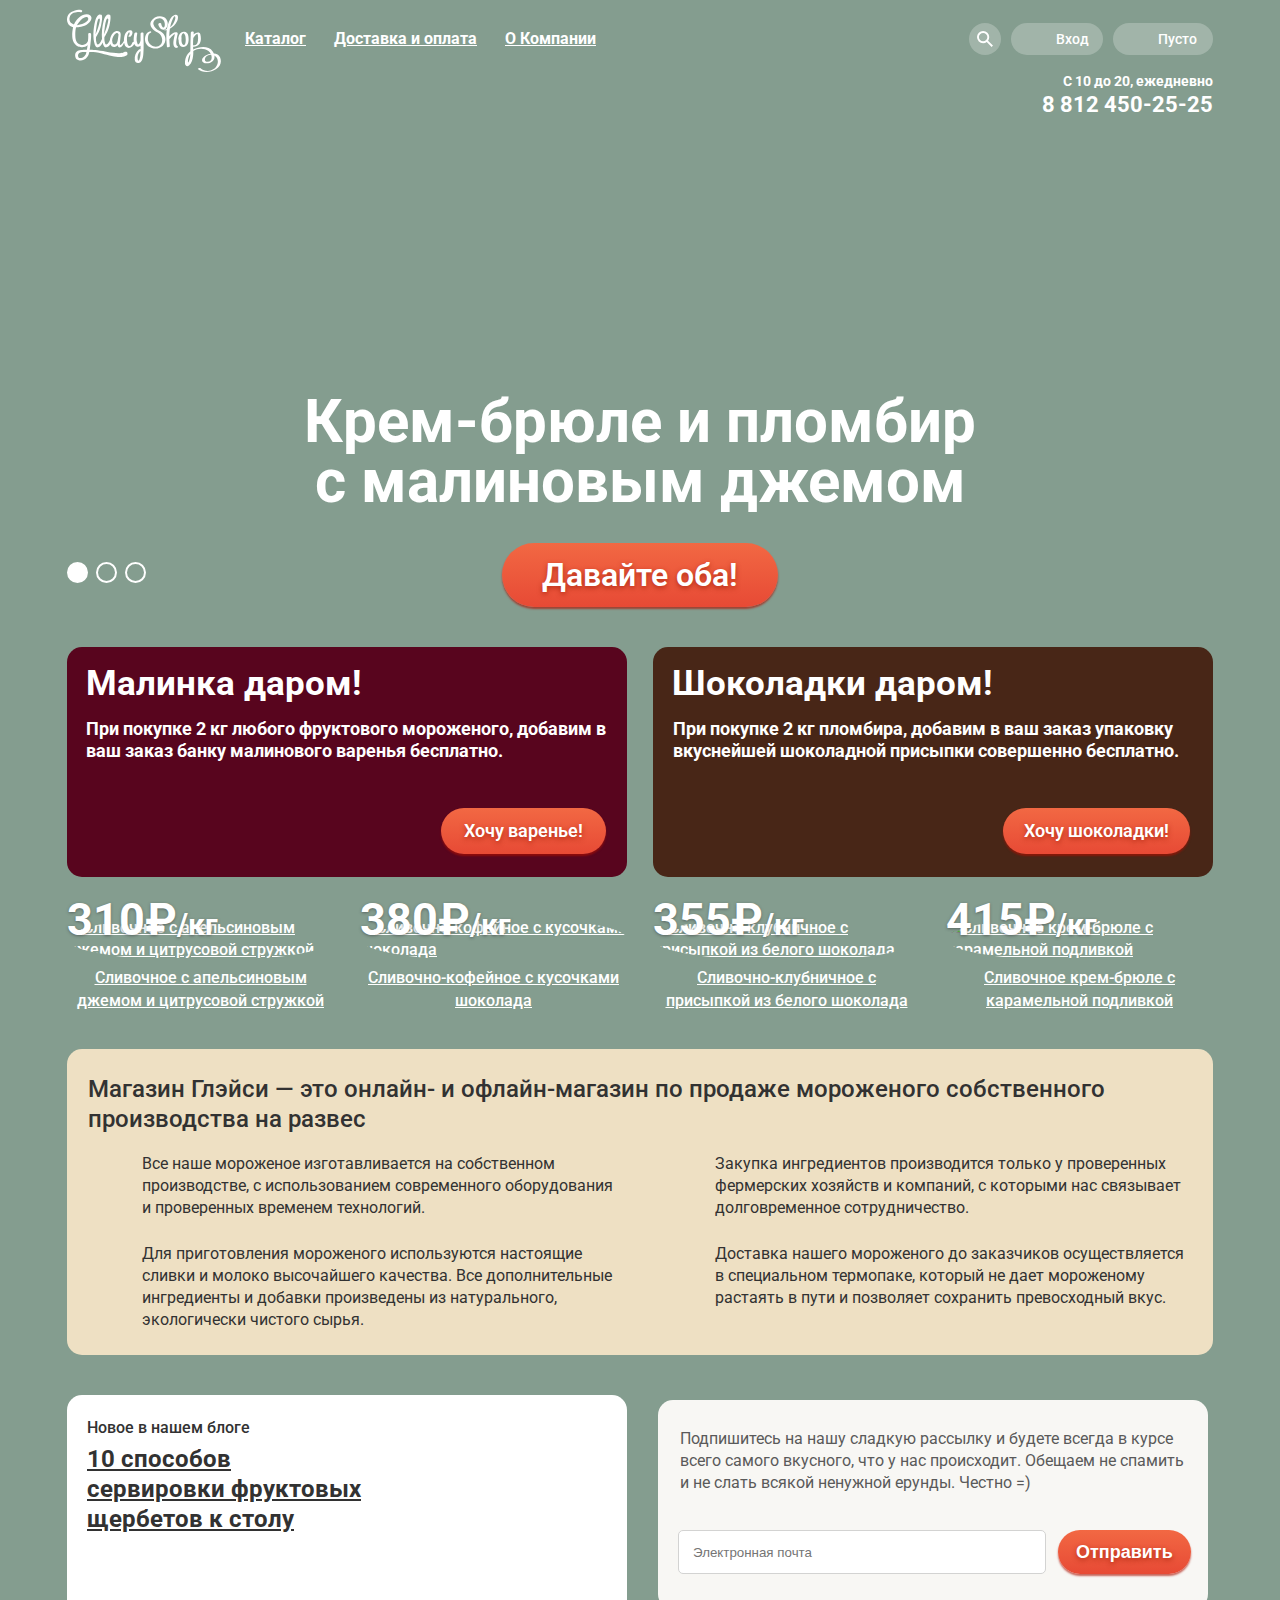
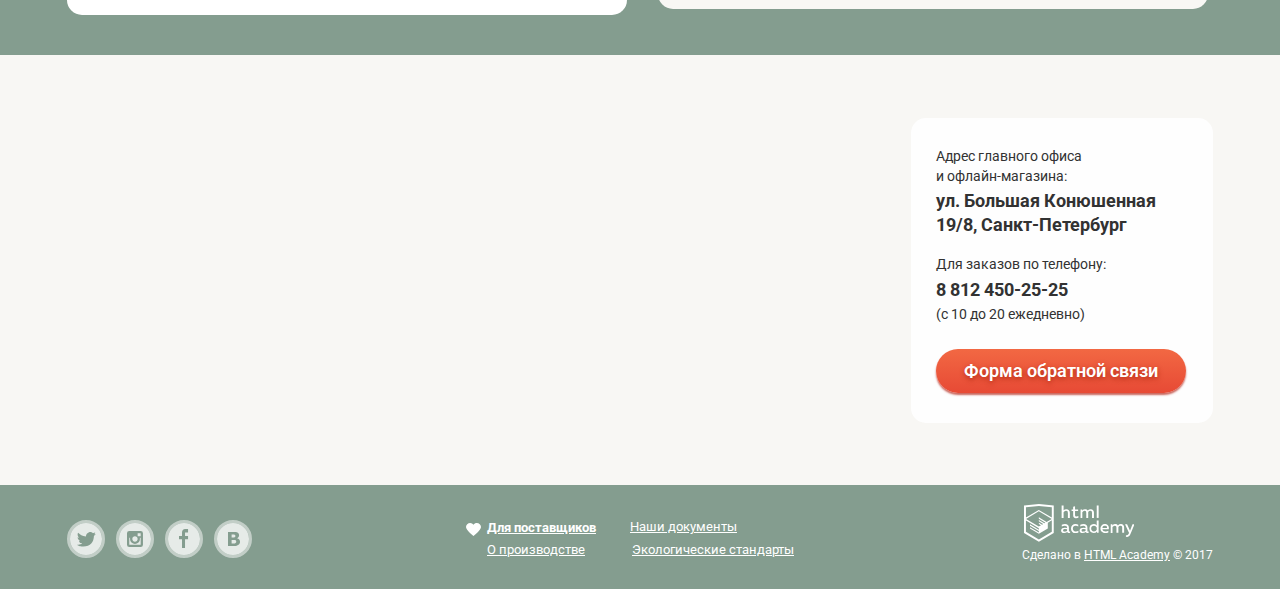
==== commit 855760b5: "Подготовка к защите проекта" ====
--- a/index.html
+++ b/index.html
@@ -5,293 +5,294 @@
     <title>HTML Academy: Глейси</title>
     <link href="https://fonts.googleapis.com/css?family=Roboto:400,500,700&amp;subset=cyrillic" rel="stylesheet">
     <link rel="stylesheet" href="css/normalize.css">
-    <link rel="stylesheet"  href="css/style.css">
+    <link rel="stylesheet"  href="css/style.min.css">
   </head>
   <body>
     <input class="visually-hidden" type="radio" id="product-1" name="toggle" checked>
     <input class="visually-hidden" type="radio" id="product-2" name="toggle">
     <input class="visually-hidden" type="radio" id="product-3" name="toggle">
     <div class="site-wrapper">
-      <div class="content-wrapper">
+      <div class="container">
         <header class="main-header">
-          <div class="container">
-            <div class="main-navigation-wrapper">
-              <a class="main-header-logo">
-                <img src="img/logo.svg" width="154" height="64" alt="Логотип магазина мороженого «Глейси»">
-              </a>
-              <nav class="main-navigation">
-                <ul class="main-navigation-list">
-                  <li class="navigation-dropdown">
-                    <a href="#">Каталог</a>
-                    <ul class="sub-menu">
-                     <li>
-                       <a class="sub-menu-title" href="#">Новинки</a>
-                     </li>
-                     <li>
-                       <a href="catalog.html">Сливочное</a>
-                     </li>
-                     <li>
-                       <a href="#">Щербеты</a>
-                     </li>
-                     <li>
-                       <a href="#">Фруктовый лед</a>
-                     </li>
-                     <li>
-                       <a href="#">Мелорин</a>
-                     </li>
-                    </ul>
-                  </li>
-                  <li>
-                    <a href="#">Доставка и оплата</a>
-                  </li>
-                  <li>
-                    <a href="#">О Компании</a>
-                  </li>
-                </ul>
-              </nav>
-
-              <ul class="header-buttons">
-                <li class="header-buttons-item search-dropdown">
-                  <a class="button-search" href="#">
-                    <span class="visually-hidden">Поиск</span>
-                    <svg xmlns="http://www.w3.org/2000/svg" xmlns:xlink="http://www.w3.org/1999/xlink" width="16" height="16" viewBox="0 0 17 17">
-                      <path fill="#FFF" d="M16.958 15.527L11.75 10.32A6.455 6.455 0 0 0 13 6.5
-                      6.5 6.5 0 1 0 6.5 13a6.465 6.465 0 0 0 3.839-1.263l5.205 5.204 1.414-1.414zM6.5
-                      11C4.019 11 2 8.981 2 6.5S4.019 2 6.5 2 11 4.019 11 6.5 8.981 11 6.5 11z"/>
-                    </svg>
-                  </a>
-                  <form class="search-form" action="https://echo.htmlacademy.ru" method="post">
-                    <label class="visually-hidden" for="search">
-                      Поиск
-                    </label>
-                    <input class="search" id="search" type="search" name="search" placeholder="Что ищем?">
-                  </form>
+          <div class="main-navigation-wrapper">
+            <a class="main-header-logo">
+              <img src="img/logo.svg" width="154" height="64" alt="Логотип магазина мороженого «Глейси»">
+            </a>
+            <nav class="main-navigation">
+              <ul class="main-navigation-list">
+                <li class="navigation-dropdown">
+                  <a href="#">Каталог</a>
+                  <ul class="sub-menu">
+                   <li>
+                     <a class="sub-menu-title" href="#">Новинки</a>
+                   </li>
+                   <li>
+                     <a href="catalog.html">Сливочное</a>
+                   </li>
+                   <li>
+                     <a href="#">Щербеты</a>
+                   </li>
+                   <li>
+                     <a href="#">Фруктовый лед</a>
+                   </li>
+                   <li>
+                     <a href="#">Мелорин</a>
+                   </li>
+                  </ul>
                 </li>
-                <li class="header-buttons-item login-dropdown">
-                  <a class="button-login" href="#">Вход</a>
-                  <form class="login-form" action="https://echo.htmlacademy.ru" method="post">
-                    <p>
-                      <label class="visually-hidden" for="user-email">
-                        Электронная почта
-                      </label>
-                      <input class="login-icon-user" id="user-email" type="text" name="email" placeholder="Электронная почта">
-                    </p>
-                    <p>
-                      <label class="visually-hidden" for="user-password">
-                        Пароль
-                      </label>
-                      <input class="login-icon-password" id="user-password" type="password" name="password" placeholder="Пароль">
-                    </p>
-                    <div class="wrapper-form-login-links">
-                      <button class="button entrance-button" type="submit">
-                        Войти
-                      </button>
-                      <div class="form-login-links">
-                        <a href="#">Забыли пароль?</a>
-                        <a href="#">Новая регистрация</a>
-                      </div>
-                    </div>
-                  </form>
+                <li>
+                  <a href="#">Доставка и оплата</a>
                 </li>
-                <li class="header-buttons-item basket-dropdown">
-                  <a class="button-basket" href="#">Пусто</a>
+                <li>
+                  <a href="#">О Компании</a>
                 </li>
               </ul>
+            </nav>
+
+            <ul class="header-buttons">
+              <li class="header-buttons-item search-dropdown">
+                <a class="button-search" href="#">
+                  <span class="visually-hidden">Поиск</span>
+                  <svg xmlns="http://www.w3.org/2000/svg" xmlns:xlink="http://www.w3.org/1999/xlink" width="16" height="16" viewBox="0 0 17 17">
+                    <path fill="#FFF" d="M16.958 15.527L11.75 10.32A6.455 6.455 0 0 0 13 6.5
+                    6.5 6.5 0 1 0 6.5 13a6.465 6.465 0 0 0 3.839-1.263l5.205 5.204 1.414-1.414zM6.5
+                    11C4.019 11 2 8.981 2 6.5S4.019 2 6.5 2 11 4.019 11 6.5 8.981 11 6.5 11z"/>
+                  </svg>
+                </a>
+                <form class="search-form" action="https://echo.htmlacademy.ru" method="post">
+                  <label class="visually-hidden" for="search">
+                    Поиск
+                  </label>
+                  <input class="search" id="search" type="search" name="search" placeholder="Что ищем?">
+                </form>
+              </li>
+              <li class="header-buttons-item login-dropdown">
+                <a class="button-login" href="#">Вход</a>
+                <form class="login-form" action="https://echo.htmlacademy.ru" method="post">
+                  <p>
+                    <label class="visually-hidden" for="user-email">
+                      Электронная почта
+                    </label>
+                    <input class="login-icon-user" id="user-email" type="email" name="email" placeholder="Электронная почта">
+                  </p>
+                  <p>
+                    <label class="visually-hidden" for="user-password">
+                      Пароль
+                    </label>
+                    <input class="login-icon-password" id="user-password" type="password" name="password" placeholder="Пароль">
+                  </p>
+                  <div class="wrapper-form-login-links">
+                    <button class="button entrance-button" type="submit">
+                      Войти
+                    </button>
+                    <div class="form-login-links">
+                      <a href="#">Забыли пароль?</a>
+                      <a href="#">Новая регистрация</a>
+                    </div>
+                  </div>
+                </form>
+              </li>
+              <li class="header-buttons-item basket-dropdown">
+                <a class="button-basket" href="#">Пусто</a>
+              </li>
+            </ul>
+          </div>
+          <div class="header-contacts">
+            <span class="header-timetable">С 10 до 20, ежедневно</span>
+            <span class="header-phone">8 812 450-25-25</span>
+          </div>
+        </header>
+      </div>
+
+      <main>
+        <div class="container">
+          <h1 class="visually-hidden">Магазин мороженого «Глейси»</h1>
+          <section class="slider">
+            <div class="slider-controls">
+              <label for="product-1">Первый</label>
+              <label for="product-2">Второй</label>
+              <label for="product-3">Третий</label>
             </div>
-            <div class="header-contacts">
-              <span class="header-timetable">С 10 до 20, ежедневно</span>
-              <span class="header-phone">8 812 450-25-25</span>
+            <ul class="slider-list">
+              <li class="slider-item slide" id="slide1">
+                <h3 class="slide-title">
+                  Крем-брюле и пломбир с малиновым джемом
+                </h3>
+                <a class="button slide-button" href="#">Давайте оба!</a>
+              </li>
+              <li class="slider-item slide" id="slide2">
+                <h3 class="slide-title">
+                  Шоколадный пломбир и лимонный сорбет
+                </h3>
+                <a class="button slide-button" href="#">Давайте оба!</a>
+              </li>
+              <li class="slider-item slide" id="slide3">
+                <h3 class="slide-title">
+                  Пломбир с помадкой и клубничный щербет
+                </h3>
+                <a class="button slide-button" href="#">Давайте оба!</a>
+              </li>
+            </ul>
+          </section>
+
+          <div class="index-columns">
+            <section class="raspberries">
+              <h3>Малинка даром!</h3>
+              <p>При покупке 2 кг любого фруктового мороженого,
+               добавим в ваш заказ банку малинового варенья бесплатно.</p>
+              <a class="button button-raspberries" href="#">
+                Хочу варенье!
+              </a>
+            </section>
+            <section class="chocolate">
+            <h3>Шоколадки даром!</h3>
+            <p>При покупке 2 кг пломбира,
+                добавим в ваш заказ упаковку вкуснейшей шоколадной присыпки совершенно бесплатно.</p>
+              <a class="button button-chocolate" href="#">
+                Хочу шоколадки!
+              </a>
+            </section>
+          </div>
+
+          <section class="catalog-hit">
+            <ul class="catalog-list">
+              <li class="catalog-item catalog-item-hit">
+                <a class="catalog-item-image" href="#">
+                  <img src="img/ice-cream/ice-cream-1.jpg" width="267" height="267" alt="Сливочное с апельсиновым джемом и цитрусовой стружкой">
+                </a>
+                <p class="catalog-item-price">310₽<span class="catalog-item-weight">/кг</span>
+                </p>
+                <h3>
+                  <a href="#" class="catalog-item-title">
+                    Сливочное с апельсиновым джемом и цитрусовой стружкой
+                  </a>
+                </h3>
+                <a class="button button-catalog" href="#">
+                    Быстрый просмотр
+                </a>
+              </li>
+
+              <li class="catalog-item catalog-item-hit">
+                <a class="catalog-item-image" href="#">
+                  <img src="img/ice-cream/ice-cream-2.jpg" width="267" height="267" alt="Сливочно-кофейное с кусочками шоколада">
+                </a>
+                <p class="catalog-item-price">380₽<span class="catalog-item-weight">/кг</span>
+                </p>
+                <h3>
+                  <a href="#" class="catalog-item-title">
+                    Сливочно-кофейное с кусочками шоколада
+                  </a>
+                </h3>
+                <a class="button button-catalog" href="#">
+                    Быстрый просмотр
+                </a>
+              </li>
+
+              <li class="catalog-item catalog-item-hit">
+                <a class="catalog-item-image" href="#">
+                  <img src="img/ice-cream/ice-cream-3.jpg" width="267" height="267" alt="Сливочно-клубничное с присыпкой из белого шоколада">
+                </a>
+                <p class="catalog-item-price">355₽<span class="catalog-item-weight">/кг</span>
+                </p>
+                <h3>
+                  <a href="#" class="catalog-item-title">
+                    Сливочно-клубничное с присыпкой из белого шоколада
+                  </a>
+                </h3>
+                <a class="button button-catalog" href="#">
+                    Быстрый просмотр
+                </a>
+              </li>
+
+              <li class="catalog-item catalog-item-hit">
+                <a class="catalog-item-image" href="#">
+                    <img src="img/ice-cream/ice-cream-4.jpg" width="267" height="267" alt="Сливочное крем-брюле с карамельной подливкой">
+                </a>
+                <p class="catalog-item-price">415₽<span class="catalog-item-weight">/кг</span>
+                </p>
+                <h3>
+                  <a href="#" class="catalog-item-title">
+                    Сливочное крем-брюле с карамельной подливкой
+                  </a>
+                </h3>
+                <a class="button button-catalog" href="#">
+                    Быстрый просмотр
+                </a>
+              </li>
+            </ul>
+          </section>
+
+          <section class="advantages">
+            <h2> Магазин Глэйси — это онлайн- и офлайн-магазин по продаже мороженого
+                собственного производства на развес</h2>
+            <div class="advantages-icecream">
+              <p class="icecream">Все наше мороженое изготавливается на собственном производстве,
+                  с использованием современного оборудования и проверенных временем технологий.</p>
+              <p class="cow">Закупка ингредиентов производится только у проверенных фермерских хозяйств и компаний,
+                 с которыми нас связывает долговременное сотрудничество.</p>
+              <p class="leaf">Для приготовления мороженого используются настоящие сливки и молоко высочайшего качества.
+                 Все дополнительные ингредиенты и добавки произведены из натурального, экологически чистого сырья.</p>
+              <p class="fridge">Доставка нашего мороженого до заказчиков осуществляется в специальном термопаке,
+               который не дает мороженому растаять в пути и позволяет сохранить превосходный вкус.</p>
             </div>
-          </div>
-        </header>
-
-        <main>
-          <div class="container">
-            <h1 class="visually-hidden">Магазин мороженого «Глейси»</h1>
-            <section class="slider">
-              <div class="slider-controls">
-                <label for="product-1">Первый</label>
-                <label for="product-2">Второй</label>
-                <label for="product-3">Третий</label>
-              </div>
-              <ul class="slider-list">
-                <li class="slider-item slide" id="slide1">
-                  <h3 class="slide-title">
-                    Крем-брюле и пломбир с малиновым джемом
-                  </h3>
-                  <a class="button slide-button" href="#">Давайте оба!</a>
-                </li>
-                <li class="slider-item slide" id="slide2">
-                  <h3 class="slide-title">
-                    Шоколадный пломбир и лимонный сорбет
-                  </h3>
-                  <a class="button slide-button" href="#">Давайте оба!</a>
-                </li>
-                <li class="slider-item slide" id="slide3">
-                  <h3 class="slide-title">
-                    Пломбир с помадкой и клубничный щербет
-                  </h3>
-                  <a class="button slide-button" href="#">Давайте оба!</a>
-                </li>
-              </ul>
+          </section>
+
+          <div class="index-columns">
+            <section class="blog-news">
+              <h3>Новое в нашем блоге</h3>
+              <a class="blog-news-link" href="#">10 способов сервировки фруктовых щербетов к столу</a>
             </section>
-
-            <div class="index-columns">
-              <section class="raspberries">
-                <h3>Малинка даром!</h3>
-                <p>При покупке 2 кг любого фруктового мороженого,
-                 добавим в ваш заказ банку малинового варенья бесплатно.</p>
-                <button type="submit" class="button button-raspberries">
-                  Хочу варенье!
-                </button>
-              </section>
-              <section class="chocolate">
-              <h3>Шоколадки даром!</h3>
-              <p>При покупке 2 кг пломбира,
-                  добавим в ваш заказ упаковку вкуснейшей шоколадной присыпки совершенно бесплатно.</p>
-                <button type="submit" class="button button-chocolate">
-                  Хочу шоколадки!
-                </button>
-              </section>
-            </div>
-
-            <section class="catalog-hit">
-              <ul class="catalog-list">
-                <li class="catalog-item">
-                  <a class="catalog-item-image" href="#">
-                    <img src="img/ice-cream/ice-cream-1.jpg" width="267" height="267" alt="Сливочное с апельсиновым джемом и цитрусовой стружкой">
-                  </a>
-                  <p class="catalog-item-price">310₽<span class="catalog-item-weight">/кг</span>
-                  </p>
-                  <h3>
-                    <a href="#" class="catalog-item-title">
-                      Сливочное с апельсиновым джемом и цитрусовой стружкой
-                    </a>
-                  </h3>
-                  <a class="button button-catalog" href="#">
-                      Быстрый просмотр
-                  </a>
-                </li>
-
-                <li class="catalog-item">
-                  <a class="catalog-item-image" href="#">
-                    <img src="img/ice-cream/ice-cream-2.jpg" width="267" height="267" alt="Сливочно-кофейное с кусочками шоколада">
-                  </a>
-                  <p class="catalog-item-price">380₽<span class="catalog-item-weight">/кг</span>
-                  </p>
-                  <h3>
-                    <a href="#" class="catalog-item-title">
-                      Сливочно-кофейное с кусочками шоколада
-                    </a>
-                  </h3>
-                  <a class="button button-catalog" href="#">
-                      Быстрый просмотр
-                  </a>
-                </li>
-
-                <li class="catalog-item">
-                  <a class="catalog-item-image" href="#">
-                    <img src="img/ice-cream/ice-cream-3.jpg" width="267" height="267" alt="Сливочно-клубничное с присыпкой из белого шоколада">
-                  </a>
-                  <p class="catalog-item-price">355₽<span class="catalog-item-weight">/кг</span>
-                  </p>
-                  <h3>
-                    <a href="#" class="catalog-item-title">
-                      Сливочно-клубничное с присыпкой из белого шоколада
-                    </a>
-                  </h3>
-                  <a class="button button-catalog" href="#">
-                      Быстрый просмотр
-                  </a>
-                </li>
-
-                <li class="catalog-item">
-                  <a class="catalog-item-image" href="#">
-                      <img src="img/ice-cream/ice-cream-4.jpg" width="267" height="267" alt="Сливочное крем-брюле с карамельной подливкой">
-                  </a>
-                  <p class="catalog-item-price">415₽<span class="catalog-item-weight">/кг</span>
-                  </p>
-                  <h3>
-                    <a href="#" class="catalog-item-title">
-                      Сливочное крем-брюле с карамельной подливкой
-                    </a>
-                  </h3>
-                  <a class="button button-catalog" href="#">
-                      Быстрый просмотр
-                  </a>
-                </li>
-              </ul>
-            </section>
-
-            <section class="advantages">
-              <h2> Магазин Глейси — это онлайн и офлайн магазин по продаже мороженого
-                  собственного производства на развес</h2>
-              <div class="advantages-icecream">
-                <p class="icecream">Все наше мороженое изготавливается на собственном производстве,
-                    с использованием современного оборудования и проверенных временем технологий.</p>
-                <p class="cow">Закупка ингредиентов производится только у проверенных фермерских хозяйств и компаний,
-                   с которыми нас связывает долговременное сотрудничество.</p>
-                <p class="leaf">Для приготовления мороженого используются настоящие сливки и молоко высочайшего качества.
-                   Все дополнительные ингредиенты и добавки произведены из натурального, экологически чистого сырья.</p>
-                <p class="fridge">Доставка нашего мороженого до заказчиков осуществляется в специальном термопаке,
-                 который не дает мороженому растаять в пути и позволяет ему сохранить свой превосходный вкус.</p>
+            <section class="newsletter">
+              <div class="newsletter-wrap">
+                <h3 class="visually-hidden">Рассылка</h3>
+                <p>Подпишитесь на нашу сладкую рассылку и будете всегда в курсе всего самого вкусного,
+                 что у нас происходит. Обещаем не спамить и не слать всякой ненужной ерунды. Честно =)</p>
+                <form class="email-form" action="https://echo.htmlacademy.ru" method="post">
+                  <label class="visually-hidden" for="email">
+                    Ваша электронная почта
+                  </label>
+                  <input class="newsletter-email" id="email" type="email" name="email" placeholder="Электронная почта">
+                  <button type="submit" class="button button-form">
+                    Отправить
+                  </button>
+                </form>
               </div>
             </section>
-
-            <div class="index-columns">
-              <section class="blog-news">
-                <h3>Новое в нашем блоге</h3>
-                <a class="blog-news-link" href="#">10 способов сервировки фруктовых щербетов к столу</a>
-              </section>
-              <section class="newsletter">
-                <div class="newsletter-wrap">
-                  <h3 class="visually-hidden">Рассылка</h3>
-                  <p>Подпишитесь на нашу сладкую рассылку и будете всегда в курсе всего самого вкусного,
-                   что у нас происходит. Обещаем не спамить и не слать всякой не нужной ерунды. Честно =)</p>
-                  <form class="email-form" action="https://echo.htmlacademy.ru" method="post">
-                    <label class="visually-hidden" for="email">
-                      Ваша электронная почта
-                    </label>
-                    <input class="newsletter-email" id="email" type="email" name="email" placeholder="Электронная почта">
-                    <button type="submit" class="button button-form">
-                      Отправить
-                    </button>
-                  </form>
-                </div>
-              </section>
-            </div>
-
-            <section class="modal-feedback">
-              <h3>Мы обязательно вам ответим!</h3>
-              <form class="feedback-form" action="https://echo.htmlacademy.ru" method="post">
-                <button class="modal-close" type="button">
-                  <span class="visually-hidden">Закрыть</span>
-                </button>
-                  <p>
-                    <label class="visually-hidden" for="feedback-username">
-                      Ваше имя
-                    </label>
-                    <input class="feedback-input" id="feedback-username" type="text" name="username" placeholder="Как вас зовут?">
-                  </p>
-                  <p>
-                    <label class="visually-hidden" for="feedback-email">
-                      Ваша электронная почта
-                    </label>
-                    <input class="feedback-input" id="feedback-email" type="email" name="email" placeholder="Ваша почта для ответа?">
-                  </p>
-                  <textarea class="feedback-textarea" name="comment" id="comment-field" placeholder="Напишите что-нибудь..."></textarea>
-                  <button class="button button-modal-feedback" type="submit">
-                    Отправить
-                  </button>
-              </form>
-            </section>
-            <div class="overlay"></div>
-          </div>
-
-          <section class="index-map">
-            <iframe src="https://www.google.com/maps/embed?pb=!1m18!1m12!1m3!1d1998.603787253323!2d30.32085871632972!3d59.93871648187622!2m3!1f0!2f0!3f0!3m2!1i1024!2i768!4f13.1!3m3!1m2!1s0x4696310fca145cc1%3A0x42b32648d8238007!2z0JHQvtC70YzRiNCw0Y8g0JrQvtC90Y7RiNC10L3QvdCw0Y8g0YPQuy4sIDE5LzgsINCh0LDQvdC60YIt0J_QtdGC0LXRgNCx0YPRgNCzLCAxOTExODY!5e0!3m2!1sru!2sru!4v1544822776548"
-              width="1200" height="430" style="border:0" allowfullscreen>
-            </iframe>
+          </div>
+        </div>
+
+        <section class="modal-feedback">
+          <h3>Мы обязательно вам ответим!</h3>
+          <form class="feedback-form" action="https://echo.htmlacademy.ru" method="post">
+            <button class="modal-close" type="button">
+              <span class="visually-hidden">Закрыть</span>
+            </button>
+              <p>
+                <label class="visually-hidden" for="feedback-username">
+                  Ваше имя
+                </label>
+                <input class="feedback-input" id="feedback-username" type="text" name="username" placeholder="Как вас зовут?">
+              </p>
+              <p>
+                <label class="visually-hidden" for="feedback-email">
+                  Ваша электронная почта
+                </label>
+                <input class="feedback-input" id="feedback-email" type="email" name="email" placeholder="Ваша почта для ответа?">
+              </p>
+              <textarea class="feedback-textarea" name="comment" id="comment-field" placeholder="Напишите что-нибудь..."></textarea>
+              <button class="button button-modal-feedback" type="submit">
+                Отправить
+              </button>
+          </form>
+        </section>
+
+        <div class="overlay"></div>
+
+        <section class="map">
+          <iframe class="index-map" src="https://www.google.com/maps/embed?pb=!1m18!1m12!1m3!1d1998.6089697513612!2d30.324731826147215!3d59.93863049211594!2m3!1f0!2f0!3f0!3m2!1i1024!2i768!4f13.1!3m3!1m2!1s0x4696310fca145cc1%3A0x42b32648d8238007!2z0JHQvtC70YzRiNCw0Y8g0JrQvtC90Y7RiNC10L3QvdCw0Y8g0YPQuy4sIDE5LzgsINCh0LDQvdC60YIt0J_QtdGC0LXRgNCx0YPRgNCzLCAxOTExODY!5e0!3m2!1sru!2sru!4v1545078626560"
+             style="border:0" allowfullscreen>
+          </iframe>
+          <div class="container">
             <div class="feedback">
               <h3>
                 Адрес главного офиса и офлайн-магазина:
@@ -304,13 +305,13 @@
                 <span class="phone-number">8 812 450-25-25</span><br />
                 (с 10 до 20 ежедневно)
               </p>
-              <button class="button button-feedback" type="submit">
+              <a class="button button-feedback" href="#">
                 Форма обратной связи
-              </button>
+              </a>
             </div>
-          </section>
-        </main>
-      </div>
+          </div>
+        </section>
+      </main>
 
       <footer class="main-footer">
         <div class="container">
@@ -370,7 +371,7 @@
           <ul class="footer-info">
             <li class="footer-suppliers">
               <a href="#">
-                <span class="suppliers">
+                <span class="heart">
                 <svg xmlns="http://www.w3.org/2000/svg" width="15" height="13" viewBox="0 0 15 13"><path fill="#FFF" d="M10.799 0c-1.35 0-2.551.65-3.3
                    1.661A4.097 4.097 0 0 0 4.199 0C1.875 0 0 1.806 0 4.044 0 7.223 7.499 13 7.499 13s7.499-5.777 7.499-8.956C14.998 1.806 13.123 0 10.799 0z"/>
                 </svg>
@@ -391,13 +392,13 @@
 
           <div class="footer-copyright">
             <a href="https://htmlacademy.ru/intensive/htmlcss" class="footer-logo">
-              <img src="img/logo-htmlacademy-small.svg" alt="htmlacademy-logo" width="113" height="38">
+              <img src="img/logo-htmlacademy-small.svg" alt="htmlacademy-logo" width="108" height="38">
             </a>
             <span class="copyright-text">Сделано в <a class="footer-links" href="https://htmlacademy.ru/intensive/htmlcss">HTML Academy</a> © 2017</span>
-         </div>
-       </div>
+          </div>
+        </div>
       </footer>
     </div>
-    <script src="js/javascript.js"></script>
+    <script src="js/scripts.min.js"></script>
   </body>
 </html>
--- a/css/style.min.css
+++ b/css/style.min.css
@@ -0,0 +1 @@
+body{margin:0;font-family:"Roboto",Arial,sans-serif;font-size:16px;line-height:22px;font-weight:400;color:#fff;background-color:#849d8f}.inner-page{color:#fff;background-color:#849d8f}a{text-decoration:underline}img{width:100%;height:auto}.visually-hidden:not(:focus):not(:active),input[type=checkbox].visually-hidden,input[type=radio].visually-hidden{position:absolute;width:1px;height:1px;margin:-1px;border:0;padding:0;white-space:nowrap;-webkit-clip-path:inset(100%);clip-path:inset(100%);clip:rect(0 0 0 0);overflow:hidden}.button{display:inline-block;min-width:50px;padding:10px 20px;font-weight:600;font-size:31px;line-height:41px;text-align:center;vertical-align:middle;color:#fff;text-decoration:none;text-shadow:0 2px 5px rgba(160,32,11,.76);background-color:#f26843;background:-webkit-gradient(linear,left top,left bottom,from(#f26843),to(#e74a35));background:-webkit-linear-gradient(top,#f26843 0%,#e74a35 100%);background:-o-linear-gradient(top,#f26843 0%,#e74a35 100%);background:linear-gradient(to bottom,#f26843 0%,#e74a35 100%);border-radius:50px;-webkit-box-shadow:0 2px 2px rgba(172,16,0,.64);box-shadow:0 2px 2px rgba(172,16,0,.64);border:0;cursor:pointer}.button:hover,.button:focus{background:-webkit-gradient(linear,left top,left bottom,from(#f58669),to(#ec6f5e));background:-webkit-linear-gradient(top,#f58669 0%,#ec6f5e 100%);background:-o-linear-gradient(top,#f58669 0%,#ec6f5e 100%);background:linear-gradient(to bottom,#f58669 0%,#ec6f5e 100%);-webkit-box-shadow:0 2px 2px #ac1000;box-shadow:0 2px 2px #ac1000}.button:active{background:-webkit-gradient(linear,left top,left bottom,from(#d84732),to(#e1613e));background:-webkit-linear-gradient(top,#d84732 0%,#e1613e 100%);background:-o-linear-gradient(top,#d84732 0%,#e1613e 100%);background:linear-gradient(to bottom,#d84732 0%,#e1613e 100%);-webkit-box-shadow:inset 0 2px 2px #ac1000;box-shadow:inset 0 2px 2px #ac1000}.site-wrapper{min-width:1200px;background-color:#849d8f;background-image:url(../img/slide-1.png);background-repeat:no-repeat;background-position:top center;-webkit-transition:background-image .5s ease,background-color .5s ease;-o-transition:background-image .5s ease,background-color .5s ease;transition:background-image .5s ease,background-color .5s ease}.site-wrapper::before,.site-wrapper::after{content:"";visibility:hidden}.site-wrapper::before{background-image:url(../img/slide-2.png)}.site-wrapper::after{background-image:url(../img/slide-3.png)}.slide{display:none}.slide-button{font-size:32px;line-height:44px;margin-bottom:40px;padding:10px 40px}.slider{position:relative;padding-top:275px;text-align:center;color:#fff}.slider-list{margin:0;padding:0;list-style:none}.slide-title{width:700px;margin:0 auto;margin-bottom:31px;font-size:60px;line-height:60px;font-weight:700}.slider-controls{position:absolute;bottom:63px;left:0;z-index:1;font-size:0}.slider-controls label{display:inline-block;width:17px;height:17px;margin-right:8px;vertical-align:top;background-color:transparent;border:2px solid #fff;border-radius:50%;cursor:pointer}#product-1:checked~.site-wrapper{background-color:#849d8f;background-image:url(../img/slide-1.png)}#product-2:checked~.site-wrapper{background-color:#8996a6;background-image:url(../img/slide-2.png)}#product-3:checked~.site-wrapper{background-color:#9d8b84;background-image:url(../img/slide-3.png)}#product-1:checked~.site-wrapper #slide1,#product-2:checked~.site-wrapper #slide2,#product-3:checked~.site-wrapper #slide3{display:block}#product-1:checked~.site-wrapper label[for=product-1],#product-2:checked~.site-wrapper label[for=product-2],#product-3:checked~.site-wrapper label[for=product-3]{background-color:#fff}.main-navigation-wrapper{display:-webkit-box;display:-ms-flexbox;display:flex}.container{position:relative;width:1146px;margin:0 auto;padding:0 27px}.main-header-logo{width:154px;height:64px;margin-top:9px;margin-right:10px}.main-navigation-list,.sub-menu,.header-buttons{list-style:none;margin:0;padding:0}.main-navigation-list{display:-webkit-box;display:-ms-flexbox;display:flex;-ms-flex-wrap:wrap;flex-wrap:wrap;max-width:676px;margin:0;padding:0;padding-top:23px}.main-navigation-list li{padding-bottom:18px}.main-navigation-list a{display:block;padding:7px 14px;font-size:16px;line-height:18px;font-weight:700;color:#fff}.main-navigation-list a:not(.current):hover{text-decoration:none;color:#000;background-color:#f7f6f8;border-radius:15px}.main-navigation-list a:not(.current):active{background-color:#ededed;-webkit-box-shadow:inset 0 2px 1px 0 #696969;box-shadow:inset 0 2px 1px 0 #696969;border-radius:15px}.navigation-dropdown{position:relative}.navigation-dropdown:hover .sub-menu{display:block}.current,.sub-menu-current{text-decoration:none;font-weight:700;color:#fff;background-color:#d07058}.current-main-navigation{border-radius:15px}.sub-menu{display:none}.sub-menu{position:absolute;top:37px;left:-5px;z-index:1;display:none;width:143px;padding:0;background-color:#f8f7f4;-webkit-box-shadow:2px 10px 20px 5px #56645c;box-shadow:2px 10px 20px 5px #56645c;border-radius:5px}.sub-menu li{padding-bottom:3px;padding-top:3px}.sub-menu li:first-child{position:relative}.sub-menu li:first-child::before{content:"";position:absolute;top:34px;left:7px;width:129px;height:1px;background-color:#d1d0ce}.sub-menu .sub-menu-title{font-weight:700}.sub-menu a{margin:0;padding:6px 20px;font-size:14px;line-height:16px;font-weight:400;text-decoration:none;vertical-align:middle;color:#323232}.sub-menu a:not(.current):hover{background-color:#fbded8;border-radius:0}.sub-menu a:not(.current):active{color:#000;background-color:#f6b5a5;-webkit-box-shadow:none;box-shadow:none}.header-buttons{position:relative;display:-webkit-box;display:-ms-flexbox;display:flex;-ms-flex-wrap:wrap;flex-wrap:wrap;-webkit-box-pack:justify;-ms-flex-pack:justify;justify-content:space-between;min-width:245px;margin-left:auto;padding:0;padding-top:23px}.header-buttons li{position:relative;display:inline-block;vertical-align:top}.header-buttons a{display:block;padding:8px;font-size:14px;line-height:16px;font-weight:500;text-decoration:none;color:#fff;background-color:#a1b4a9;border-radius:30px}.header-buttons a:hover,.header-buttons a:focus{color:#000;background-color:#f8f7f4}.header-buttons-item{margin-left:10px}.button-search{display:block;width:32px;height:32px;-webkit-box-sizing:border-box;box-sizing:border-box}.search-dropdown{position:relative}.search-dropdown:hover path,.search-dropdown:focus path{fill:#000}.search-dropdown:hover .search-form{display:block}.search-form{display:none}.search-form{position:absolute;top:37px;right:0;z-index:2;padding:20px 16px;background-color:#f8f7f4;border-radius:5px;-webkit-box-shadow:3px 5px 25px 3px #56645c;box-shadow:3px 5px 25px 3px #56645c}.search-form input{display:block;width:310px;height:44px;padding-left:14px;-webkit-box-sizing:border-box;box-sizing:border-box;font-weight:700;border:1px solid #d3d3d2;border-radius:5px}.search-form input:hover{padding-left:13px;border:2px solid #c7c6c5}.search-form input:focus{padding-left:13px;font-size:16px;line-height:24px;border:2px solid #8fbdec;outline:0}.search-form input::-webkit-input-placeholder{font-weight:400}.search-form input:-moz-placeholder{font-weight:400}.search-form input::-moz-placeholder{font-weight:400}.search-form input:-ms-input-placeholder{font-weight:400}.header-buttons .button-login{position:relative;padding-left:45px}.button-login::before{content:"";position:absolute;top:6px;left:16px;width:21px;height:19px;background-image:url(../img/entrance-white.svg);background-repeat:no-repeat}.button-login:hover::before,.button-login:focus::before{background-image:url(../img/entrance.svg);background-repeat:no-repeat}.login-dropdown{width:92px;position:relative}.login-dropdown:hover .login-form{display:block}.login-form{display:none}.login-form{position:absolute;top:37px;right:0;z-index:3;padding:0 20px;background-color:#f8f7f4;border-radius:5px;-webkit-box-shadow:3px 5px 25px 3px #56645c;box-shadow:3px 5px 25px 3px #56645c}.login-form input{display:block;width:241px;height:44px;padding-left:14px;-webkit-box-sizing:border-box;box-sizing:border-box;font-weight:700;border-radius:5px;border:1px solid #d3d3d2}.login-form input:hover{padding-left:13px;border:2px solid #c7c6c5}.login-form input:focus{padding-left:13px;font-size:16px;line-height:24px;border:2px solid #8fbdec;outline:0}.login-form input::-webkit-input-placeholder{font-weight:400}.login-form input:-moz-placeholder{font-weight:400}.login-form input::-moz-placeholder{font-weight:400}.login-form input:-ms-input-placeholder{font-weight:400}.wrapper-form-login-links{display:-webkit-box;display:-ms-flexbox;display:flex}.form-login-links a{display:block;margin:0;padding:0;margin-top:5px;margin-bottom:5px;font-size:13px;line-height:15px;text-decoration:underline;color:#323232;background-color:#f8f7f4}.form-login-links a:hover{color:#e84d37;background-color:#f8f7f4}.form-login-links a:active{color:#e84d37;background-color:#f8f7f4}.entrance-button{margin-bottom:20px;margin-right:16px;font-size:18px;line-height:24px}.basket-dropdown{min-width:100px}.header-buttons .button-basket{position:relative;padding-left:45px}.button-basket::before{content:"";position:absolute;top:6px;left:16px;width:21px;height:19px;background-image:url(../img/basket.svg);background-repeat:no-repeat}.button-basket:hover::before,.button-basket:focus::before{background-image:url(../img/basket-red.svg);background-repeat:no-repeat}.header-contacts{text-align:right}.header-timetable{display:block;padding-bottom:4px;font-size:14px;line-height:16px;font-weight:700}.header-phone{display:block;font-size:22px;line-height:24px;font-weight:700}.raspberries{width:560px;color:#fff;background-image:url(../img/raspberries-background.jpg);background-color:#58051e;background-size:cover;border-radius:15px}.raspberries h3{margin:0;padding:0;padding-top:16px;padding-left:19px;padding-bottom:14px;font-size:35px;line-height:41px;font-weight:700}.raspberries p{margin:0;padding:0;padding-left:19px;padding-right:20px;padding-bottom:46px;font-size:18px;line-height:22px;font-weight:700}.button-raspberries{display:inline-block;margin-left:374px;margin-bottom:23px;padding:11px 23px;font-size:18px;line-height:24px}.chocolate{width:560px;color:#fff;background-image:url(../img/chocolate-background.jpg);background-color:#482617;background-size:cover;border-radius:15px}.chocolate h3{margin:0;padding:0;padding-top:16px;padding-left:19px;padding-right:20px;padding-bottom:14px;font-size:35px;line-height:41px;font-weight:700}.chocolate p{margin:0;padding:0;padding-left:20px;padding-bottom:46px;font-size:18px;line-height:22px;font-weight:700}.button-chocolate{display:inline-block;margin-left:350px;margin-bottom:23px;padding:11px 21px;font-size:18px;line-height:24px}.catalog-hit .catalog-item{position:relative;width:267px;margin-right:26px;margin-bottom:32px}.catalog-item.catalog-item-hit::after{content:"";position:absolute;top:0;left:0;width:61px;height:61px;background-image:url(../img/hit.svg);background-repeat:no-repeat}.advantages{margin-bottom:40px;color:#323232;background-color:#eee0c3;background-image:url(../img/wafer-background.jpg);background-size:cover;border-radius:15px}.advantages-icecream{display:-webkit-box;display:-ms-flexbox;display:flex;-ms-flex-wrap:wrap;flex-wrap:wrap}.advantages h2{margin:0;padding:0;padding-top:25px;padding-bottom:19px;padding-left:21px;font-size:24px;line-height:30px;font-weight:500;color:#323232}.advantages p{margin:0;padding:0;width:573px;padding-left:75px;padding-bottom:24px;padding-right:20px;-webkit-box-sizing:border-box;box-sizing:border-box;font-size:16px;line-height:22px;color:#323232}.icecream{position:relative}.icecream::before{content:"";position:absolute;top:-12px;left:20px;width:49px;height:49px;background-image:url(../img/ice-cream.svg);background-repeat:no-repeat}.leaf{position:relative}.leaf::before{content:"";position:absolute;top:-14px;left:20px;width:49px;height:49px;background-image:url(../img/eco.svg);background-repeat:no-repeat}.cow{position:relative}.cow::before{content:"";position:absolute;top:-12px;left:13px;width:49px;height:49px;background-image:url(../img/cow.svg);background-repeat:no-repeat}.fridge{position:relative}.fridge::before{content:"";position:absolute;top:-14px;left:13px;width:49px;height:49px;background-image:url(../img/thermometer.svg);background-repeat:no-repeat}.index-columns{display:-webkit-box;display:-ms-flexbox;display:flex;-ms-flex-wrap:wrap;flex-wrap:wrap;-webkit-box-pack:justify;-ms-flex-pack:justify;justify-content:space-between;margin-bottom:40px}.blog-news{width:560px;color:#323232;background-image:url(../img/strawberry-background.jpg);background-color:#fff;background-size:cover;border-radius:15px}.blog-news h3{margin:0;padding:0;padding-top:22px;padding-left:20px;padding-bottom:5px;font-size:16px;line-height:22px;font-weight:500}.blog-news a{display:block;width:285px;padding-left:20px;padding-right:263px;padding-bottom:81px;font-size:24px;line-height:30px;font-weight:700;color:#323232}.blog-news a:hover,.blog-news a:focus{color:#e84d37}.newsletter{width:560px;padding:5px;-webkit-box-sizing:border-box;box-sizing:border-box;background-image:url(../img/bg-post.svg)}.newsletter-wrap{color:#5a5a5a;background-color:#f8f7f4;border-radius:15px}.newsletter p{margin:0;padding:0;padding-top:28px;padding-left:22px;padding-right:20px;margin-bottom:36px;font-size:16px;line-height:22px}.newsletter-email{display:inline-block;width:368px;height:44px;padding-left:14px;margin-left:20px;margin-bottom:35px;-webkit-box-sizing:border-box;box-sizing:border-box;font-weight:700;vertical-align:top;border:1px solid #d3d3d2;border-radius:5px}.newsletter-email:hover{padding-left:13px;border:2px solid #c7c6c5}.newsletter-email:focus{padding-left:13px;font-size:16px;line-height:24px;border:2px solid #8fbdec;outline:0}.newsletter-email::-webkit-input-placeholder{font-weight:400}.newsletter-email:-moz-placeholder{font-weight:400}.newsletter-email::-moz-placeholder{font-weight:400}.newsletter-email:-ms-input-placeholder{font-weight:400}.button-form{margin-left:8px;padding:10px 18px;font-size:18px;line-height:24px}.modal-feedback{display:none;position:fixed;top:50%;left:50%;-webkit-transform:translate(-50%,-50%);-ms-transform:translate(-50%,-50%);transform:translate(-50%,-50%);z-index:5;width:477px;background-color:#f8f7f4;border-radius:10px}.modal-show{display:block;-webkit-animation-name:bounce;animation-name:bounce;-webkit-animation-duration:.6s;animation-duration:.6s}@-webkit-keyframes bounce{0%{-webkit-transform:translate(-50%,-50%) translateY(1000px);transform:translate(-50%,-50%) translateY(1000px)}70%{-webkit-transform:translate(-50%,-50%) translateY(-40px);transform:translate(-50%,-50%) translateY(-40px)}90%{-webkit-transform:translate(-50%,-50%) translateY(10px);transform:translate(-50%,-50%) translateY(10px)}to{-webkit-transform:translate(-50%,-50%) translateY(0);transform:translate(-50%,-50%) translateY(0)}}@keyframes bounce{0%{-webkit-transform:translate(-50%,-50%) translateY(1000px);transform:translate(-50%,-50%) translateY(1000px)}70%{-webkit-transform:translate(-50%,-50%) translateY(-40px);transform:translate(-50%,-50%) translateY(-40px)}90%{-webkit-transform:translate(-50%,-50%) translateY(10px);transform:translate(-50%,-50%) translateY(10px)}to{-webkit-transform:translate(-50%,-50%) translateY(0);transform:translate(-50%,-50%) translateY(0)}}.modal-error{-webkit-animation-name:shake;animation-name:shake;-webkit-animation-duration:.6s;animation-duration:.6s}@-webkit-keyframes shake{0%,to{-webkit-transform:translate(-50%,-50%) translateX(0);transform:translate(-50%,-50%) translateX(0)}10%,30%,50%,70%,90%{-webkit-transform:translate(-50%,-50%) translateX(-10px);transform:translate(-50%,-50%) translateX(-10px)}20%,40%,60%,80%{-webkit-transform:translate(-50%,-50%) translateX(10px);transform:translate(-50%,-50%) translateX(10px)}}@keyframes shake{0%,to{-webkit-transform:translate(-50%,-50%) translateX(0);transform:translate(-50%,-50%) translateX(0)}10%,30%,50%,70%,90%{-webkit-transform:translate(-50%,-50%) translateX(-10px);transform:translate(-50%,-50%) translateX(-10px)}20%,40%,60%,80%{-webkit-transform:translate(-50%,-50%) translateX(10px);transform:translate(-50%,-50%) translateX(10px)}}.modal-close{position:absolute;top:12px;right:8px;width:22px;height:22px;background-color:transparent;border:0;outline:0;cursor:pointer}.modal-close::before,.modal-close::after{content:"";position:absolute;top:12px;right:8px;width:22px;height:3px;background-color:#323232}.modal-close::before{-webkit-transform:rotate(45deg);-ms-transform:rotate(45deg);transform:rotate(45deg)}.modal-close::after{-webkit-transform:rotate(-45deg);-ms-transform:rotate(-45deg);transform:rotate(-45deg)}.modal-feedback h3{margin:0;padding:0;margin-left:24px;padding-top:16px;margin-bottom:20px;font-size:24px;line-height:28px;font-weight:500;color:#323232}.feedback-input{display:block;width:267px;height:44px;margin-left:24px;margin-bottom:20px;padding-left:15px;-webkit-box-sizing:border-box;box-sizing:border-box;font-size:16px;line-height:24px;font-weight:700;border:1px solid #d3d3d2;border-radius:5px}.feedback-input:hover{padding-left:14px;border:2px solid #c7c6c5}.feedback-input:focus{padding-left:14px;font-size:16px;line-height:24px;border:2px solid #8fbdec;outline:0}.feedback-input::-webkit-input-placeholder{font-weight:400}.feedback-input:-moz-placeholder{font-weight:400}.feedback-input::-moz-placeholder{font-weight:400}.feedback-input:-ms-input-placeholder{font-weight:400}.feedback-textarea{width:428px;height:155px;margin-left:24px;margin-bottom:23px;padding:5px 15px;-webkit-box-sizing:border-box;box-sizing:border-box;font-size:16px;line-height:24px;font-weight:700;border:1px solid #d3d3d2;border-radius:5px}.feedback-textarea:hover{padding:4px 14px;border:2px solid #c7c6c5}.feedback-textarea:focus{padding:4px 14px;border:2px solid #8fbdec;outline:0}.feedback-textarea::-webkit-input-placeholder{font-weight:400}.feedback-textarea:-moz-placeholder{font-weight:400}.feedback-textarea::-moz-placeholder{font-weight:400}.feedback-textarea:-ms-input-placeholder{font-weight:400}.button-modal-feedback{margin-left:322px;margin-bottom:23px;font-size:18px;line-height:24px}.overlay{display:none}.overlay-show{display:block;position:fixed;top:0;left:0;z-index:2;width:100%;height:100%;background-color:rgba(99,115,106,.6)}.index-map{width:100%;height:430px;background-color:#f8f7f4}.feedback{position:absolute;top:-373px;right:27px;width:302px;color:#323232;background-color:#fefefe;border-radius:15px}.feedback h3{margin:0;padding:0;padding-top:28px;padding-left:25px;padding-right:128px;padding-bottom:3px;font-size:14px;line-height:20px;font-weight:400}.address{margin:0;padding:0;padding-left:25px;padding-right:50px;padding-bottom:17px;font-size:18px;line-height:24px;font-weight:700;color:#323232}.feedback-phone{margin:0;padding:0;padding-left:25px;padding-right:100px;padding-bottom:25px;font-size:14px;line-height:20px;font-weight:400;color:#323232}.phone-number{display:inline-block;padding-top:5px;padding-bottom:3px;font-size:18px;line-height:22px;font-weight:700;vertical-align:top}.button-feedback{margin-bottom:30px;margin-left:25px;padding:10px 28px;font-size:18px;line-height:24px}.inner-page .basket-dropdown{min-width:119px}.inner-page .basket-dropdown a{color:#000;background-color:#f7f6f3}.inner-page .button-basket::before{content:"";position:absolute;top:6px;left:16px;width:21px;height:19px;background-image:url(../img/basket-red.svg);background-repeat:no-repeat;background-position:0 0}.basket-dropdown:hover .cart-block{display:block}.basket-dropdown{position:relative}.cart-block{display:none}.cart-block{position:absolute;top:37px;right:0;z-index:3;background-color:#f8f7f4;border-radius:5px;-webkit-box-shadow:3px 5px 25px 3px #56645c;box-shadow:3px 5px 25px 3px #56645c}.cart-item{position:relative;width:540px;padding:20px 25px}.cart-item::before{content:"";position:absolute;top:130px;left:14px;width:512px;height:1px;background-color:#d1d0ce}.cart-item td:first-child{padding-top:20px}.cart-item a{display:block;margin:0;padding:0;font-size:13px;line-height:16px;font-weight:400;color:#323232}.cart-close-button{position:relative;bottom:18px;left:-8px;width:15px;height:15px;background-color:transparent;border:0;outline:0;cursor:pointer}.cart-close-button::before,.cart-close-button::after{content:"";position:absolute;bottom:0;left:0;width:13px;height:1px;background-color:#323232}.cart-close-button::before{-webkit-transform:rotate(45deg);-ms-transform:rotate(45deg);transform:rotate(45deg)}.cart-close-button::after{-webkit-transform:rotate(-45deg);-ms-transform:rotate(-45deg);transform:rotate(-45deg)}.cart-item-image{width:33px;border-radius:50%}.item-title{width:220px}.item-price{font-size:13px;line-height:16px;font-weight:400;color:#323232;white-space:nowrap}.item-price-kg{color:#999}.price-wrapper{display:-webkit-box;display:-ms-flexbox;display:flex;-webkit-box-orient:vertical;-webkit-box-direction:normal;-ms-flex-direction:column;flex-direction:column;-webkit-box-align:end;-ms-flex-align:end;align-items:flex-end}.total-price{margin-bottom:15px;margin-right:15px;font-size:15px;line-height:18px;font-weight:700;color:#323232}.cart-block-button{margin-bottom:20px;margin-right:15px;font-size:18px;line-height:24px}.contacts-breadcrumbs-wrapper{display:-webkit-box;display:-ms-flexbox;display:flex;-webkit-box-orient:horizontal;-webkit-box-direction:reverse;-ms-flex-direction:row-reverse;flex-direction:row-reverse;-webkit-box-pack:justify;-ms-flex-pack:justify;justify-content:space-between}.breadcrumbs{display:-webkit-box;display:-ms-flexbox;display:flex;margin:0;padding:0;list-style:none}.breadcrumbs li{position:relative;margin-top:25px;font-size:14px;line-height:16px}.breadcrumbs a{width:267px;margin-right:22px;font-size:14px;line-height:16px;color:#fff}.breadcrumbs a:hover,.breadcrumbs a:focus{color:#ffbc9e}.breadcrumbs li:not(.breadcrumbs-current)::after{content:"»";position:absolute;top:0;left:61px}.page-title{margin:0;padding:0;margin-top:2px;font-size:35px;line-height:41px;font-weight:700;margin-bottom:26px}.filter-form{position:relative;display:-webkit-box;display:-ms-flexbox;display:flex;position:relative;-ms-flex-wrap:wrap;flex-wrap:wrap;min-width:880px;margin-bottom:40px}.filter-item{margin:0;padding:0;margin-right:14px;border:0}.filter-item legend{padding-left:16px;font-size:14px;line-height:16px;font-weight:500}.sorting-wrapper{width:193px;height:36px;margin-top:6px;background-image:url(../img/icon-down-dir.svg);background-repeat:no-repeat;background-position:168px;border-radius:30px;overflow:hidden}.sorting-filter{width:215px;height:100%;padding-left:12px;padding-bottom:4px;color:#fff;background-color:rgba(255,255,255,.2);border:0;cursor:pointer}.sorting-filter:hover{color:#323232}.sorting-wrapper:hover{background-image:url(../img/icon-down-dir-black.svg)}.price-filter{width:220px;margin-top:6px}.range-controls{position:relative;height:20px;margin-bottom:15px;padding-top:16px;padding-right:22px;padding-left:22px;background-color:rgba(255,255,255,.2);border-radius:30px}.range-controls .scale{height:4px;background-color:#d1dad3}.range-controls .bar{width:70%;height:4px;background-color:#f8f7f4}.range-controls .toggle{position:absolute;top:8px;left:0;width:4px;height:4px;padding:0;border:8px solid #fff;background-color:#ababab;border-radius:50%;cursor:pointer}.range-controls .toggle-min{left:35px}.range-controls .toggle-max{left:133px}.radio-wrapper{height:36px;min-width:416px;margin-top:6px;padding-top:6px;-webkit-box-sizing:border-box;box-sizing:border-box;background-color:rgba(255,255,255,.2);border-radius:30px;cursor:pointer}.filter-radio{position:relative;padding-left:46px;cursor:pointer}.radio-indicator{position:absolute;top:1px;left:16px;width:22px;height:22px;background-image:url(../img/radio-off.svg);background-position:top left}.filter-radio input[type=radio]:checked+.radio-indicator{border-color:#663d15;outline:thin dotted;outline:5px auto -webkit-focus-ring-color}.filter-radio input[type=radio]:focus+.radio-indicator{background-image:url(../img/radio-on.svg)}.checkbox-wrapper{min-height:36px;min-width:702px;margin-top:7px;padding-top:6px;-webkit-box-sizing:border-box;box-sizing:border-box;background-color:rgba(255,255,255,.2);border-radius:30px}.filter-checkbox{position:relative;margin-left:12px;padding-left:38px;cursor:pointer}.checkbox-indicator{position:absolute;top:2px;left:4px;width:24px;height:20px;background-image:url(../img/checkbox-off.svg)}.filter-checkbox input[type=checkbox]:focus+.checkbox-indicator{border-color:#663d15;outline:thin dotted;outline:5px auto -webkit-focus-ring-color}.filter-checkbox input[type=checkbox]:checked+.checkbox-indicator{background-image:url(../img/checkbox-on.svg)}.button-filter{max-height:36px;padding:7px 27px;margin-top:22px;font-weight:500;font-size:16px;line-height:18px;text-shadow:none;background:0 0;background-color:rgba(255,255,255,.2);-webkit-box-shadow:none;box-shadow:none;border:2px solid #fff}.button-filter:hover,.button-filter:focus{color:#323232;background:0 0;background-color:#fff;-webkit-box-shadow:none;box-shadow:none}.button-filter:active{color:#323232;background-color:#ededed;-webkit-box-shadow:inset 0 2px 1px 0 #696969;box-shadow:inset 0 2px 1px 0 #696969}.catalog-list{display:-webkit-box;display:-ms-flexbox;display:flex;-ms-flex-wrap:wrap;flex-wrap:wrap;position:relative;margin:0;padding:0;list-style:none}.catalog-list a{font-size:16px;line-height:22px;list-style:none;font-weight:500;color:#fff}.catalog-item{position:relative;width:267px;margin-bottom:33px;margin-right:26px}.catalog-item:nth-child(4n){margin-right:0}.catalog-item-image img{border-radius:50%}.catalog-item-price{position:absolute;left:0;bottom:70px;font-size:45px;line-height:45px;font-weight:700;text-shadow:0 1px 3px rgba(49,50,53,.5)}.catalog-item-weight{font-size:30px;line-height:45px;font-weight:700;text-shadow:0 1px 3px rgba(49,50,53,.5)}.catalog-item h3{margin:0;padding:5px;text-align:center}.catalog-item p{margin:0;padding:0}.catalog-item:hover::before{content:"";position:absolute;top:-5px;left:-13px;z-index:1;width:293px;height:405px;border-radius:5px;background-color:rgba(248,247,244,.1);-webkit-box-shadow:0 20px 20px 0 rgba(0,0,0,.4);box-shadow:0 20px 20px 0 rgba(0,0,0,.4)}.button-catalog{display:none}.catalog-item:hover .button-catalog{display:block}.button-catalog{position:absolute;bottom:-45px;left:42px;z-index:2;font-size:18px;line-height:24px}.pagination-list{display:-webkit-box;display:-ms-flexbox;display:flex;-webkit-box-pack:end;-ms-flex-pack:end;justify-content:flex-end;list-style:none;margin-top:43px;padding-right:17px;margin-bottom:30px}.pagination-item{display:inline-block;width:26px;height:26px;margin-left:3px;font-size:16px;line-height:26px;font-weight:500;text-decoration:none;text-align:center;vertical-align:middle;color:#fff;border-radius:50%}.pagination-item-current{color:#323232;background-color:#fff}.pagination-item:hover{background-color:rgba(255,255,255,.2)}.pagination-item-current:hover{background-color:#fff}.pagination-item:active{color:#323232;background-color:#fff}.prev{position:relative;display:block;width:8px;height:12px}.prev::before{content:"";position:absolute;top:7px;right:14px;width:8px;height:12px;background-image:url(../img/icon-right-small.svg);background-repeat:no-repeat}.prev::before{-webkit-transform:rotate(180deg);-ms-transform:rotate(180deg);transform:rotate(180deg)}.disabled{opacity:.4}.next{position:relative;display:block;width:8px;height:12px}.next::before{content:"";position:absolute;top:7px;left:19px;width:8px;height:12px;background-image:url(../img/icon-right-small.svg);background-repeat:no-repeat}.line{width:100%;height:1px;background-color:rgba(255,255,255,.2)}.main-footer{margin-top:13px;margin-bottom:25px}.inner-page .main-footer{margin-top:17px}.main-footer .container{display:-webkit-box;display:-ms-flexbox;display:flex;-webkit-box-align:center;-ms-flex-align:center;align-items:center;-webkit-box-pack:justify;-ms-flex-pack:justify;justify-content:space-between}.footer-social{display:-webkit-box;display:-ms-flexbox;display:flex;-ms-flex-wrap:wrap;flex-wrap:wrap;width:267px;margin:0;padding:0}.footer-social li{width:32px;height:32px;margin-right:11px;margin-top:10px;border:3px solid #c2cec7;border-radius:50%}.social-button{opacity:.8}.social-button:hover,.social-button:focus{opacity:1}.social-button:active{opacity:.9}.footer-info{position:relative;display:-webkit-box;display:-ms-flexbox;display:flex;-ms-flex-wrap:wrap;flex-wrap:wrap;-webkit-box-pack:justify;-ms-flex-pack:justify;justify-content:space-between;width:307px;padding:0;margin:0}.footer-info a{font-size:13px;line-height:18px;color:#fff}.footer-info a:hover,.footer-info a:focus{color:#ffbc9e}.footer-info a:hover path{fill:#ffbc9e}.footer-suppliers,.footer-documents{margin-top:7px}.footer-suppliers a{font-weight:700}.heart{position:absolute;top:14px;left:-21px}.footer-documents a{display:inline-block;margin:0;padding:0;margin-right:57px;vertical-align:middle}.footer-info{margin:0;padding:0}.copyright-text{display:block;padding-left:75px;padding-top:2px;font-size:12px;line-height:18px}.footer-copyright a{font-size:12px;line-height:18px;color:#fff}.footer-logo{display:block;width:110px;height:40px;padding-left:77px}.footer-social,.footer-info{list-style:none}.footer-copyright a:hover,.footer-copyright a:focus{color:#ffbc9e}.footer-copyright a:focus path{fill:#ffbc9e}
